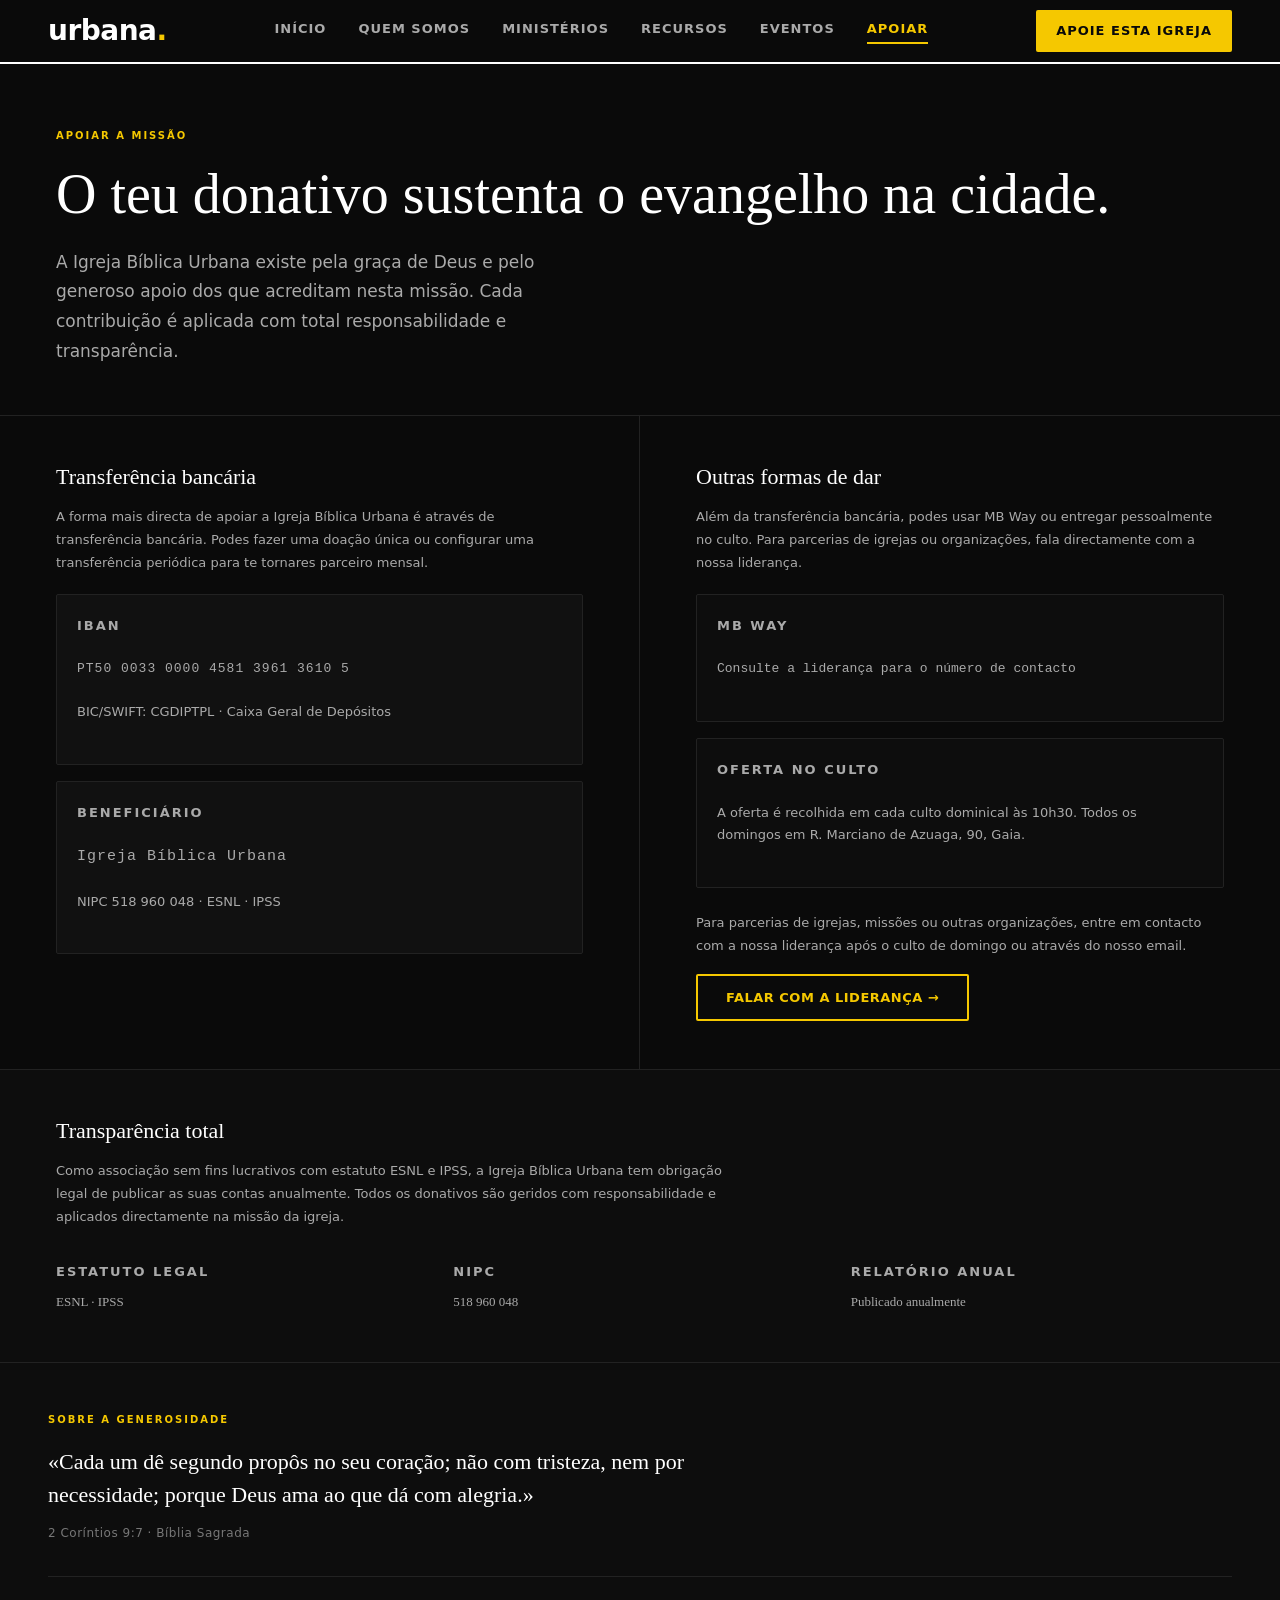
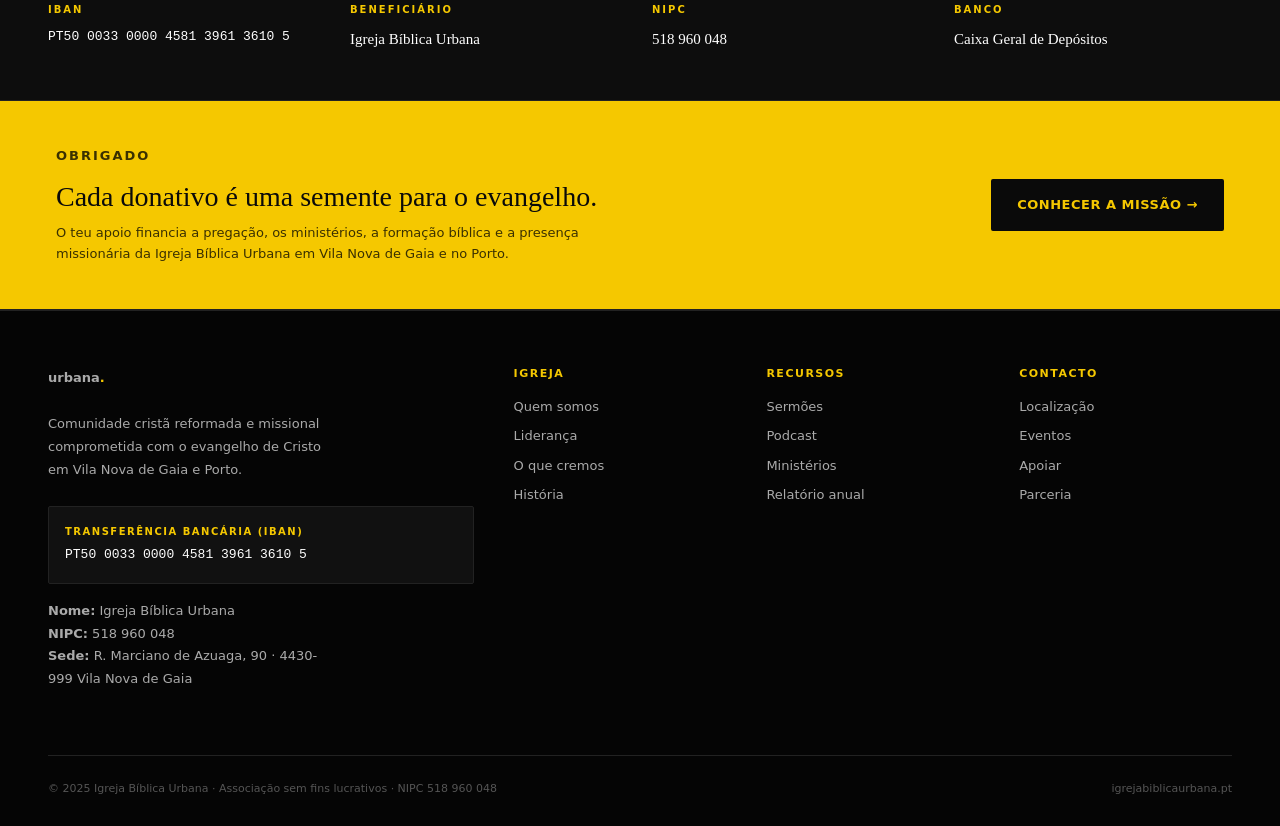
==== dar.html @ 0f8d8245 "feat(page): mover dar.html para a raiz — Azure SWA" ====
<!DOCTYPE html>
<html lang="pt-PT">
<head>
  <meta charset="UTF-8">
  <meta name="viewport" content="width=device-width, initial-scale=1.0">

  <title>Apoiar a Missão | Igreja Bíblica Urbana — urbana. Porto</title>
  <meta name="description" content="Apoie a missão da Igreja Bíblica Urbana. IBAN PT50 0033 0000 4581 3961 3610 5. Doa pontualmente ou torna-te parceiro mensal. Transparência total.">
  <meta name="robots" content="index, follow">
  <link rel="canonical" href="https://igrejabiblicaurbana.pt/dar">

  <meta property="og:type" content="website">
  <meta property="og:url" content="https://igrejabiblicaurbana.pt/dar">
  <meta property="og:title" content="Apoiar a Missão | Igreja Bíblica Urbana">
  <meta property="og:description" content="Apoie a missão da Igreja Bíblica Urbana. IBAN PT50 0033 0000 4581 3961 3610 5.">
  <meta property="og:locale" content="pt_PT">
  <meta property="og:site_name" content="Igreja Bíblica Urbana">

  <meta name="twitter:card" content="summary_large_image">
  <meta name="twitter:title" content="Apoiar a Missão | Igreja Bíblica Urbana">
  <meta name="twitter:description" content="Apoie a missão da Igreja Bíblica Urbana em Vila Nova de Gaia.">

  <script type="application/ld+json">
  {
    "@context": "https://schema.org",
    "@type": "DonateAction",
    "name": "Apoiar a missão da Igreja Bíblica Urbana",
    "url": "https://igrejabiblicaurbana.pt/dar",
    "description": "Apoie financeiramente a missão da Igreja Bíblica Urbana em Vila Nova de Gaia.",
    "recipient": {
      "@type": "ReligiousOrganization",
      "name": "Igreja Bíblica Urbana",
      "taxID": "518960048",
      "url": "https://igrejabiblicaurbana.pt"
    }
  }
  </script>

  <link rel="stylesheet" href="src/css/components.css">
</head>
<body data-page="dar">
<a href="#conteudo-principal" class="skip-link">Saltar para o conteúdo</a>

<div id="nav-placeholder"></div>

<main id="conteudo-principal">

  <!-- HERO -->
  <header class="dar-hero">
    <span class="eyebrow" style="display:block;margin-bottom:var(--s-4);">Apoiar a missão</span>
    <h1>O teu donativo sustenta o evangelho na cidade.</h1>
    <p class="lead">A Igreja Bíblica Urbana existe pela graça de Deus e pelo generoso apoio dos que acreditam nesta missão. Cada contribuição é aplicada com total responsabilidade e transparência.</p>
  </header>

  <!-- FORMAS DE DAR -->
  <section class="dar-grid" aria-label="Formas de apoiar">

    <div class="dar-bloco">
      <h2>Transferência bancária</h2>
      <p>A forma mais directa de apoiar a Igreja Bíblica Urbana é através de transferência bancária. Podes fazer uma doação única ou configurar uma transferência periódica para te tornares parceiro mensal.</p>

      <div class="iban-card">
        <p class="iban-card-label">IBAN</p>
        <p class="iban-card-val">PT50 0033 0000 4581 3961 3610 5</p>
        <p class="iban-card-sub">BIC/SWIFT: CGDIPTPL · Caixa Geral de Depósitos</p>
      </div>

      <div class="iban-card" style="margin-top:var(--s-4);">
        <p class="iban-card-label">Beneficiário</p>
        <p class="iban-card-val" style="font-size:var(--f-15);">Igreja Bíblica Urbana</p>
        <p class="iban-card-sub">NIPC 518 960 048 · ESNL · IPSS</p>
      </div>
    </div>

    <div class="dar-bloco" id="parceria">
      <h2>Outras formas de dar</h2>
      <p>Além da transferência bancária, podes usar MB Way ou entregar pessoalmente no culto. Para parcerias de igrejas ou organizações, fala directamente com a nossa liderança.</p>

      <div class="mbway-card" style="margin-bottom:var(--s-4);">
        <p class="mbway-card-label">MB Way</p>
        <p class="mbway-card-num">Consulte a liderança para o número de contacto</p>
      </div>

      <div class="mbway-card">
        <p class="mbway-card-label">Oferta no culto</p>
        <p class="mbway-card-num" style="font-size:var(--f-13);color:var(--cinza-200);font-family:var(--sans);">A oferta é recolhida em cada culto dominical às 10h30. Todos os domingos em R. Marciano de Azuaga, 90, Gaia.</p>
      </div>

      <div style="margin-top:var(--s-6);">
        <p style="font-size:var(--f-13);color:var(--cinza-200);line-height:1.75;margin-bottom:var(--s-4);">Para parcerias de igrejas, missões ou outras organizações, entre em contacto com a nossa liderança após o culto de domingo ou através do nosso email.</p>
        <a href="eventos.html" class="btn-contorno">Falar com a liderança →</a>
      </div>
    </div>

  </section>

  <!-- TRANSPARÊNCIA -->
  <section class="transparencia" id="relatorio" aria-label="Transparência financeira">
    <h2>Transparência total</h2>
    <p>Como associação sem fins lucrativos com estatuto ESNL e IPSS, a Igreja Bíblica Urbana tem obrigação legal de publicar as suas contas anualmente. Todos os donativos são geridos com responsabilidade e aplicados directamente na missão da igreja.</p>
    <div class="transparencia-grid">
      <div>
        <p class="t-item-label">Estatuto legal</p>
        <p class="t-item-val">ESNL · IPSS</p>
      </div>
      <div>
        <p class="t-item-label">NIPC</p>
        <p class="t-item-val">518 960 048</p>
      </div>
      <div>
        <p class="t-item-label">Relatório anual</p>
        <p class="t-item-val">Publicado anualmente</p>
      </div>
    </div>
  </section>

  <!-- VERSÍCULO -->
  <section class="confessional" aria-label="Versículo sobre a oferta">
    <p class="conf-label">Sobre a generosidade</p>
    <blockquote class="conf-quote">
      «Cada um dê segundo propôs no seu coração; não com tristeza, nem por necessidade; porque Deus ama ao que dá com alegria.»
    </blockquote>
    <p class="conf-ref">2 Coríntios 9:7 · Bíblia Sagrada</p>
    <div class="conf-grid">
      <div class="conf-item">
        <p class="conf-item-label">IBAN</p>
        <p class="conf-item-val" style="font-family:var(--mono);font-size:var(--f-13);">PT50 0033 0000 4581 3961 3610 5</p>
      </div>
      <div class="conf-item">
        <p class="conf-item-label">Beneficiário</p>
        <p class="conf-item-val">Igreja Bíblica Urbana</p>
      </div>
      <div class="conf-item">
        <p class="conf-item-label">NIPC</p>
        <p class="conf-item-val">518 960 048</p>
      </div>
      <div class="conf-item">
        <p class="conf-item-label">Banco</p>
        <p class="conf-item-val">Caixa Geral de Depósitos</p>
      </div>
    </div>
  </section>

  <!-- BANNER CTA -->
  <section aria-label="Conhecer a missão">
    <div class="give-banner">
      <div class="banner-left">
        <p class="banner-eyebrow">Obrigado</p>
        <h2>Cada donativo é uma semente para o evangelho.</h2>
        <p>O teu apoio financia a pregação, os ministérios, a formação bíblica e a presença missionária da Igreja Bíblica Urbana em Vila Nova de Gaia e no Porto.</p>
      </div>
      <div class="banner-right">
        <a href="quem-somos.html" class="banner-btn">Conhecer a missão →</a>
      </div>
    </div>
  </section>

</main>

<div id="footer-placeholder"></div>
<script src="src/js/main.js"></script>
</body>
</html>
---- src/css/components.css ----
/* ============================================================
   COMPONENTS — Todos os componentes visuais da urbana.
   Igreja Bíblica Urbana · igrejabiblicaurbana.pt
   ============================================================ */
@import './base.css';

/* ============================================================
   NAVEGAÇÃO
   ============================================================ */
.nav {
  display: flex;
  align-items: center;
  justify-content: space-between;
  padding: var(--s-5) var(--s-12);
  border-bottom: var(--borda-forte);
  position: sticky;
  top: 0;
  background: var(--preto);
  z-index: 100;
  height: var(--nav-h);
}

.nav-logo {
  font-family: var(--sans);
  font-size: var(--f-28);
  font-weight: 700;
  color: var(--branco);
  letter-spacing: -0.5px;
  line-height: 1;
  flex-shrink: 0;
}
.nav-logo-ponto { color: var(--amarelo); }

.nav-links {
  display: flex;
  gap: var(--s-8);
  align-items: center;
}

.nav-links a {
  font-family: var(--sans);
  font-size: var(--f-13);
  font-weight: 700;
  text-transform: uppercase;
  letter-spacing: 1px;
  color: var(--cinza-200);
  padding-bottom: 3px;
  border-bottom: 2px solid transparent;
  transition: color var(--t), border-color var(--t);
}
.nav-links a:hover { color: var(--branco); }
.nav-links a[aria-current="page"] {
  color: var(--amarelo);
  border-bottom-color: var(--amarelo);
}

.nav-cta {
  background: var(--amarelo);
  color: var(--preto);
  font-family: var(--sans);
  font-size: var(--f-13);
  font-weight: 700;
  text-transform: uppercase;
  letter-spacing: 1px;
  padding: var(--s-2) var(--s-5) var(--s-2) var(--s-5);
  line-height: 2;
  border-radius: var(--raio);
  transition: background var(--t), transform var(--t);
  white-space: nowrap;
}
.nav-cta:hover { background: var(--amarelo-hover); transform: translateY(-1px); }

/* Menu hambúrguer (móvel) */
.nav-toggle {
  display: none;
  flex-direction: column;
  gap: 5px;
  padding: var(--s-2);
  cursor: pointer;
}
.nav-toggle span {
  display: block;
  width: 22px;
  height: 2px;
  background: var(--branco);
  transition: transform var(--t), opacity var(--t);
}
.nav-toggle[aria-expanded="true"] span:nth-child(1) { transform: translateY(7px) rotate(45deg); }
.nav-toggle[aria-expanded="true"] span:nth-child(2) { opacity: 0; }
.nav-toggle[aria-expanded="true"] span:nth-child(3) { transform: translateY(-7px) rotate(-45deg); }

/* ============================================================
   HERO
   ============================================================ */
.hero {
  display: grid;
  grid-template-columns: 1fr 1fr;
  min-height: 480px;
  border-bottom: var(--borda);
}

.hero-left {
  padding: var(--s-16) var(--s-14);
  display: flex;
  flex-direction: column;
  justify-content: center;
  border-right: var(--borda);
}

.hero-eyebrow {
  font-size: var(--f-11);
  letter-spacing: 2px;
  text-transform: uppercase;
  color: var(--amarelo);
  margin-bottom: var(--s-5);
  font-weight: 700;
  font-family: var(--sans);
}

.hero-left h1 {
  font-size: clamp(1.875rem, 4vw, var(--f-42));
  font-weight: normal;
  line-height: 1.15;
  margin-bottom: var(--s-5);
  color: var(--branco);
}

.hero-left > p {
  font-size: var(--f-15);
  color: var(--cinza-200);
  line-height: 1.75;
  max-width: 400px;
  margin-bottom: var(--s-9, 2.25rem);
}

.hero-actions {
  display: flex;
  gap: var(--s-3);
  align-items: center;
  flex-wrap: wrap;
}

/* Painel direito do hero */
.hero-right {
  background: var(--cinza-800);
  position: relative;
  overflow: hidden;
  min-height: 360px;
  display: flex;
  flex-direction: column;
}

/* Info culto (barra abaixo do carrossel) */
.hero-info {
  background: var(--cinza-800);
  border-top: var(--borda);
  padding: var(--s-3) var(--s-5);
  text-align: center;
  margin-top: auto;
}
.hero-info p {
  font-size: var(--f-12);
  color: var(--cinza-300);
  letter-spacing: 0.5px;
}
.hero-info strong { color: var(--branco); }

/* ============================================================
   CARROSSEL
   ============================================================ */
.carousel {
  flex: 1;
  min-height: 320px;
  position: relative;
  overflow: hidden;
}

.carousel-slide {
  position: absolute;
  inset: 0;
  opacity: 0;
  transition: opacity 0.8s ease;
  background-size: cover;
  background-position: center;
}
.carousel-slide.activo { opacity: 1; }

.carousel-placeholder {
  width: 100%;
  height: 100%;
  min-height: 320px;
  background: var(--cinza-700);
  display: flex;
  align-items: center;
  justify-content: center;
  border: var(--borda);
}
.carousel-placeholder span {
  font-size: var(--f-12);
  color: var(--cinza-400);
  letter-spacing: 1px;
  text-transform: uppercase;
  font-family: var(--sans);
}

.carousel-dots {
  position: absolute;
  bottom: var(--s-4);
  left: 50%;
  transform: translateX(-50%);
  display: flex;
  gap: var(--s-1);
  z-index: 2;
}
.carousel-dot {
  width: 6px;
  height: 6px;
  border-radius: 50%;
  background: rgba(255,255,255,0.35);
  cursor: pointer;
  transition: background var(--t);
  border: none;
  padding: 0;
}
.carousel-dot.activo { background: var(--amarelo); }

/* ============================================================
   BOTÕES
   ============================================================ */
.btn-amarelo {
  display: inline-block;
  background: var(--amarelo);
  color: var(--preto);
  padding: 12px var(--s-7);
  border-radius: var(--raio);
  border: 2px solid var(--amarelo);
  font-family: var(--sans);
  font-size: var(--f-13);
  font-weight: 700;
  text-transform: uppercase;
  letter-spacing: 0.5px;
  cursor: pointer;
  transition: background var(--t), border-color var(--t), transform var(--t);
  text-decoration: none;
}
.btn-amarelo:hover {
  background: var(--amarelo-hover);
  border-color: var(--amarelo-hover);
  transform: translateY(-1px);
}

.btn-branco {
  display: inline-block;
  background: var(--branco);
  color: var(--preto);
  padding: 12px var(--s-7);
  border-radius: var(--raio);
  border: 2px solid var(--branco);
  font-family: var(--sans);
  font-size: var(--f-13);
  font-weight: 700;
  text-transform: uppercase;
  letter-spacing: 0.5px;
  cursor: pointer;
  transition: background var(--t), color var(--t), transform var(--t);
  text-decoration: none;
}
.btn-branco:hover {
  background: transparent;
  color: var(--branco);
  transform: translateY(-1px);
}

.btn-contorno {
  display: inline-block;
  background: transparent;
  color: var(--amarelo);
  padding: 11px var(--s-7);
  border-radius: var(--raio);
  border: 2px solid var(--amarelo);
  font-family: var(--sans);
  font-size: var(--f-13);
  font-weight: 700;
  text-transform: uppercase;
  letter-spacing: 0.5px;
  cursor: pointer;
  transition: background var(--t), color var(--t), transform var(--t);
  text-decoration: none;
}
.btn-contorno:hover {
  background: var(--amarelo);
  color: var(--preto);
  transform: translateY(-1px);
}

/* ============================================================
   TICKER / AGENDA
   ============================================================ */
.ticker {
  border-bottom: var(--borda);
  overflow: hidden;
  position: relative;
  background: var(--preto);
}
.ticker-track {
  display: flex;
  animation: ticker-scroll 44s linear infinite;
  width: max-content;
}
.ticker-track:hover { animation-play-state: paused; }

@keyframes ticker-scroll {
  0%   { transform: translateX(0); }
  100% { transform: translateX(-50%); }
}

.tick-item {
  display: flex;
  align-items: center;
  gap: var(--s-2);
  white-space: nowrap;
  padding: 13px var(--s-8);
  border-right: var(--borda);
  cursor: default;
}
.tick-item:hover { background: var(--cinza-800); }
.tick-dot {
  width: 6px; height: 6px;
  border-radius: 50%;
  background: var(--amarelo);
  flex-shrink: 0;
}
.tick-text { font-size: var(--f-12); color: var(--cinza-200); font-weight: 700; text-transform: uppercase; letter-spacing: 0.5px; font-family: var(--sans); }
.tick-date { font-size: var(--f-12); color: var(--amarelo); font-family: var(--sans); }
.tick-hora { font-size: var(--f-11); color: var(--cinza-300); font-family: var(--sans); }

/* ============================================================
   TRÊS COLUNAS
   ============================================================ */
.three-col {
  display: grid;
  grid-template-columns: repeat(3, 1fr);
  border-bottom: var(--borda);
}
.col-block {
  padding: var(--s-10) var(--s-11);
  border-right: var(--borda);
}
.col-block:last-child { border-right: none; }
.col-label {
  font-size: var(--f-10);
  letter-spacing: 2px;
  text-transform: uppercase;
  color: var(--amarelo);
  margin-bottom: var(--s-3);
  font-weight: 700;
  font-family: var(--sans);
}
.col-block h2 { font-size: var(--f-20); line-height: 1.3; margin-bottom: var(--s-3); }
.col-block p { font-size: var(--f-13); line-height: 1.75; }
.col-link {
  display: inline-block;
  margin-top: var(--s-4);
  font-size: var(--f-12);
  font-weight: 700;
  text-transform: uppercase;
  letter-spacing: 0.5px;
  color: var(--preto);
  background: var(--amarelo);
  padding: 9px 18px;
  border-radius: var(--raio);
  border: 2px solid var(--amarelo);
  transition: background var(--t), color var(--t), transform var(--t);
  font-family: var(--sans);
}
.col-link:hover { background: var(--amarelo-hover); border-color: var(--amarelo-hover); transform: translateY(-1px); }

/* ============================================================
   BANNER DOAÇÃO
   ============================================================ */
.give-banner {
  display: grid;
  grid-template-columns: 1fr auto;
  align-items: center;
  gap: var(--s-10);
  padding: var(--s-11) var(--s-14);
  background: var(--amarelo);
  border-bottom: var(--borda);
}
.banner-eyebrow {
  font-size: var(--f-10);
  letter-spacing: 2px;
  text-transform: uppercase;
  color: var(--amarelo-dark);
  margin-bottom: var(--s-3);
  font-weight: 700;
  font-family: var(--sans);
}
.banner-left h2 { font-size: var(--f-28); color: var(--preto); line-height: 1.25; margin-bottom: var(--s-2); }
.banner-left p { font-size: var(--f-13); color: #3a3000; line-height: 1.65; max-width: 560px; }
.banner-right { display: flex; align-items: center; gap: var(--s-6); flex-shrink: 0; }
.banner-stats { display: flex; gap: var(--s-7); }
.bstat-num { font-family: var(--serif); font-size: var(--f-24); color: var(--preto); display: block; font-weight: 700; }
.bstat-label { font-size: var(--f-10); letter-spacing: 1.5px; text-transform: uppercase; color: var(--amarelo-dark); display: block; margin-top: 3px; font-family: var(--sans); }
.banner-divider { width: 1px; height: 52px; background: rgba(0,0,0,0.2); }
.banner-btn {
  display: inline-block;
  background: var(--preto);
  color: var(--amarelo);
  padding: 13px var(--s-6);
  border-radius: var(--raio);
  font-family: var(--sans);
  font-size: var(--f-13);
  font-weight: 700;
  text-transform: uppercase;
  letter-spacing: 0.5px;
  white-space: nowrap;
  border: 2px solid var(--preto);
  transition: background var(--t), transform var(--t);
}
.banner-btn:hover { background: #222; transform: translateY(-1px); }

/* ============================================================
   RECURSOS (grid de cards)
   ============================================================ */
.resources { padding: var(--s-12); border-bottom: var(--borda); }
.res-header { display: flex; align-items: baseline; justify-content: space-between; margin-bottom: var(--s-7); }
.res-header h2 { font-size: var(--f-22); }
.see-all { font-size: var(--f-12); color: var(--amarelo); border-bottom: 1px solid var(--cinza-500); padding-bottom: 2px; transition: color var(--t); font-family: var(--sans); }
.see-all:hover { color: var(--branco); }
.res-grid { display: grid; grid-template-columns: repeat(3, 1fr); gap: var(--s-6); }
.res-card { border-top: 1.5px solid var(--amarelo); padding-top: var(--s-4); }
.res-tag { font-size: var(--f-10); letter-spacing: 2px; text-transform: uppercase; color: var(--amarelo); margin-bottom: var(--s-3); font-weight: 700; font-family: var(--sans); }
.res-card h3 { font-size: var(--f-17); line-height: 1.35; margin-bottom: var(--s-2); }
.res-card p { font-size: var(--f-13); line-height: 1.65; }
.res-meta { font-size: var(--f-11); color: var(--cinza-400); margin-top: var(--s-3); font-family: var(--sans); }

/* ============================================================
   SECÇÃO CONFESSIONAL
   ============================================================ */
.confessional { padding: var(--s-12); background: var(--cinza-900); border-bottom: var(--borda); }
.conf-label { font-size: var(--f-10); letter-spacing: 2px; text-transform: uppercase; color: var(--amarelo); margin-bottom: var(--s-4); font-weight: 700; font-family: var(--sans); }
.conf-quote { font-family: var(--serif); font-size: var(--f-22); font-weight: normal; line-height: 1.5; max-width: 640px; margin-bottom: var(--s-3); color: var(--branco); }
.conf-ref { font-size: var(--f-12); color: var(--cinza-300); letter-spacing: 0.5px; font-family: var(--sans); }
.conf-grid { display: grid; grid-template-columns: repeat(4, 1fr); margin-top: var(--s-8); border-top: var(--borda); padding-top: var(--s-6); gap: var(--s-6); }
.conf-item-label { font-size: var(--f-10); letter-spacing: 2px; text-transform: uppercase; color: var(--amarelo); margin-bottom: var(--s-2); font-weight: 700; font-family: var(--sans); }
.conf-item-val { font-family: var(--serif); font-size: var(--f-15); color: var(--branco); }

/* ============================================================
   EVENTOS (strip de 3)
   ============================================================ */
.events-strip { display: grid; grid-template-columns: repeat(3, 1fr); border-bottom: var(--borda); }
.ev { padding: var(--s-7) var(--s-11); border-right: var(--borda); }
.ev:last-child { border-right: none; }
.ev-date { font-size: var(--f-11); letter-spacing: 1.5px; text-transform: uppercase; color: var(--amarelo); margin-bottom: var(--s-3); font-weight: 700; font-family: var(--sans); }
.ev h3 { font-size: var(--f-17); margin-bottom: var(--s-1); }
.ev p { font-size: var(--f-13); line-height: 1.65; }
.ev-link { font-size: var(--f-11); font-weight: 700; text-transform: uppercase; letter-spacing: 0.5px; color: var(--amarelo); border-bottom: 1px solid var(--cinza-500); padding-bottom: 1px; display: inline-block; margin-top: var(--s-3); transition: color var(--t), border-color var(--t); font-family: var(--sans); }
.ev-link:hover { color: var(--branco); border-color: var(--branco); }

/* ============================================================
   HERO DE PÁGINA INTERIOR
   ============================================================ */
.page-hero {
  padding: var(--s-16) var(--s-14) var(--s-12);
  border-bottom: var(--borda);
  max-width: var(--largura-max);
}
.page-hero .eyebrow { display: block; margin-bottom: var(--s-4); }
.page-hero h1 { font-size: clamp(2rem, 5vw, 3.5rem); margin-bottom: var(--s-5); }
.page-hero .lead { font-size: var(--f-17); color: var(--cinza-200); max-width: 600px; line-height: 1.75; }

/* ============================================================
   MINISTÉRIOS
   ============================================================ */
.ministerios-intro { padding: var(--s-12) var(--s-14); border-bottom: var(--borda); }
.ministerios-intro p { font-size: var(--f-17); color: var(--cinza-200); max-width: 680px; line-height: 1.75; }

.ministerios-grid {
  display: grid;
  grid-template-columns: repeat(3, 1fr);
  border-bottom: var(--borda);
}
.min-card {
  padding: var(--s-10) var(--s-11);
  border-right: var(--borda);
  border-bottom: var(--borda);
}
.min-card:nth-child(3n) { border-right: none; }

.min-icon {
  font-size: var(--f-28);
  margin-bottom: var(--s-4);
  line-height: 1;
}
.min-label { font-size: var(--f-10); letter-spacing: 2px; text-transform: uppercase; color: var(--amarelo); margin-bottom: var(--s-3); font-weight: 700; font-family: var(--sans); }
.min-card h3 { font-size: var(--f-20); margin-bottom: var(--s-3); }
.min-card p { font-size: var(--f-13); line-height: 1.75; }

/* ============================================================
   RECURSOS — YouTube e Spotify
   ============================================================ */
.recursos-section { padding: var(--s-12) var(--s-14); border-bottom: var(--borda); }
.recursos-section h2 { font-size: var(--f-22); margin-bottom: var(--s-2); }
.recursos-section > p { font-size: var(--f-13); color: var(--cinza-200); margin-bottom: var(--s-8); }

.yt-grid {
  display: grid;
  grid-template-columns: 2fr 1fr;
  gap: var(--s-6);
  margin-bottom: var(--s-8);
}
.yt-featured iframe,
.yt-card iframe {
  width: 100%;
  border: none;
  border-radius: var(--raio);
  display: block;
}
.yt-featured iframe { aspect-ratio: 16/9; }
.yt-sidebar { display: flex; flex-direction: column; gap: var(--s-4); }
.yt-card { background: var(--cinza-800); border: var(--borda); overflow: hidden; border-radius: var(--raio); }
.yt-card iframe { aspect-ratio: 16/9; }
.yt-card-info { padding: var(--s-3) var(--s-4); }
.yt-card-info p { font-size: var(--f-12); color: var(--cinza-200); font-family: var(--sans); }

.canal-link {
  display: inline-flex;
  align-items: center;
  gap: var(--s-2);
  font-size: var(--f-13);
  font-weight: 700;
  color: var(--amarelo);
  border-bottom: 1px solid var(--cinza-500);
  padding-bottom: 2px;
  transition: color var(--t);
  font-family: var(--sans);
}
.canal-link:hover { color: var(--branco); }

.podcast-embed {
  background: var(--cinza-900);
  border: var(--borda);
  border-radius: var(--raio);
  overflow: hidden;
}
.podcast-embed iframe { width: 100%; border: none; display: block; }

/* ============================================================
   LISTA DE SERMÕES
   ============================================================ */
.sermoes-list { display: flex; flex-direction: column; }
.sermao-item {
  display: grid;
  grid-template-columns: auto 1fr auto;
  align-items: center;
  gap: var(--s-6);
  padding: var(--s-5) var(--s-14);
  border-bottom: var(--borda);
  transition: background var(--t);
}
.sermao-item:hover { background: var(--cinza-900); }
.sermao-num { font-family: var(--mono); font-size: var(--f-12); color: var(--cinza-400); min-width: 2ch; }
.sermao-info h3 { font-size: var(--f-15); margin-bottom: var(--s-1); font-family: var(--sans); font-weight: 600; color: var(--branco); }
.sermao-info p { font-size: var(--f-12); color: var(--cinza-300); font-family: var(--sans); }
.sermao-tag { font-size: var(--f-10); letter-spacing: 1.5px; text-transform: uppercase; color: var(--amarelo); font-weight: 700; white-space: nowrap; font-family: var(--sans); }

/* ============================================================
   EVENTOS — página completa
   ============================================================ */
.eventos-mes {
  padding: var(--s-8) var(--s-14);
  border-bottom: var(--borda);
}
.eventos-mes h2 { font-size: var(--f-17); margin-bottom: var(--s-6); font-family: var(--sans); font-weight: 700; letter-spacing: 1px; text-transform: uppercase; color: var(--cinza-200); }
.evento-card {
  display: grid;
  grid-template-columns: 72px 1fr;
  gap: var(--s-5);
  padding: var(--s-5) 0;
  border-bottom: var(--borda);
  align-items: start;
}
.evento-card:last-child { border-bottom: none; }
.evento-data { text-align: center; background: var(--cinza-800); padding: var(--s-3); border-radius: var(--raio); border: var(--borda); }
.evento-dia { font-family: var(--serif); font-size: var(--f-28); color: var(--amarelo); line-height: 1; display: block; }
.evento-mes { font-size: var(--f-10); text-transform: uppercase; letter-spacing: 1px; color: var(--cinza-300); font-family: var(--sans); font-weight: 700; }
.evento-body h3 { font-size: var(--f-17); margin-bottom: var(--s-1); font-family: var(--sans); font-weight: 600; color: var(--branco); }
.evento-body p { font-size: var(--f-13); color: var(--cinza-200); line-height: 1.6; }
.evento-hora { font-size: var(--f-12); color: var(--amarelo); font-weight: 700; font-family: var(--sans); margin-bottom: var(--s-1); }

/* ============================================================
   DAR / APOIAR
   ============================================================ */
.dar-hero { padding: var(--s-16) var(--s-14) var(--s-12); border-bottom: var(--borda); }
.dar-hero h1 { font-size: clamp(2rem, 5vw, 3.5rem); margin-bottom: var(--s-5); }
.dar-hero .lead { font-size: var(--f-17); color: var(--cinza-200); max-width: 560px; line-height: 1.75; }

.dar-grid {
  display: grid;
  grid-template-columns: repeat(2, 1fr);
  border-bottom: var(--borda);
}
.dar-bloco {
  padding: var(--s-12) var(--s-14);
  border-right: var(--borda);
}
.dar-bloco:last-child { border-right: none; }
.dar-bloco h2 { font-size: var(--f-22); margin-bottom: var(--s-4); }
.dar-bloco p { font-size: var(--f-13); color: var(--cinza-200); line-height: 1.75; margin-bottom: var(--s-5); }

.iban-card {
  background: var(--cinza-800);
  border: var(--borda);
  border-radius: var(--raio);
  padding: var(--s-5);
  margin-bottom: var(--s-4);
}
.iban-card-label { font-size: var(--f-10); letter-spacing: 2px; text-transform: uppercase; color: var(--amarelo); margin-bottom: var(--s-2); font-weight: 700; font-family: var(--sans); }
.iban-card-val { font-family: var(--mono); font-size: var(--f-17); color: var(--branco); letter-spacing: 1px; word-break: break-all; }
.iban-card-sub { font-size: var(--f-12); color: var(--cinza-300); margin-top: var(--s-2); font-family: var(--sans); }

.mbway-card {
  background: var(--cinza-900);
  border: var(--borda);
  border-radius: var(--raio);
  padding: var(--s-5);
}
.mbway-card-label { font-size: var(--f-10); letter-spacing: 2px; text-transform: uppercase; color: var(--cinza-200); margin-bottom: var(--s-2); font-weight: 700; font-family: var(--sans); }
.mbway-card-num { font-family: var(--mono); font-size: var(--f-17); color: var(--branco); }

.transparencia { padding: var(--s-12) var(--s-14); border-bottom: var(--borda); background: var(--cinza-900); }
.transparencia h2 { font-size: var(--f-22); margin-bottom: var(--s-4); }
.transparencia p { font-size: var(--f-13); color: var(--cinza-200); line-height: 1.75; max-width: 680px; }
.transparencia-grid { display: grid; grid-template-columns: repeat(3, 1fr); gap: var(--s-6); margin-top: var(--s-8); }
.t-item-label { font-size: var(--f-10); letter-spacing: 2px; text-transform: uppercase; color: var(--amarelo); margin-bottom: var(--s-2); font-weight: 700; font-family: var(--sans); }
.t-item-val { font-size: var(--f-22); font-family: var(--serif); color: var(--branco); }

/* ============================================================
   QUEM SOMOS
   ============================================================ */
.qs-historia { padding: var(--s-12) var(--s-14); border-bottom: var(--borda); }
.qs-historia h2 { font-size: var(--f-22); margin-bottom: var(--s-6); }
.qs-historia p { font-size: var(--f-15); color: var(--cinza-200); line-height: 1.85; max-width: 720px; margin-bottom: var(--s-5); }
.qs-historia p:last-child { margin-bottom: 0; }

.qs-cremos { background: var(--cinza-900); border-bottom: var(--borda); }
.qs-cremos-intro { padding: var(--s-12) var(--s-14) var(--s-8); }
.qs-cremos-intro h2 { font-size: var(--f-22); margin-bottom: var(--s-4); }
.qs-cremos-intro p { font-size: var(--f-15); color: var(--cinza-200); line-height: 1.75; max-width: 640px; }
.cremos-grid {
  display: grid;
  grid-template-columns: repeat(2, 1fr);
  border-top: var(--borda);
}
.cremos-item {
  padding: var(--s-8) var(--s-14);
  border-right: var(--borda);
  border-bottom: var(--borda);
}
.cremos-item:nth-child(2n) { border-right: none; }
.cremos-item h3 { font-size: var(--f-17); margin-bottom: var(--s-3); }
.cremos-item p { font-size: var(--f-13); color: var(--cinza-200); line-height: 1.75; }

.qs-lideranca { padding: var(--s-12) var(--s-14); border-bottom: var(--borda); }
.qs-lideranca h2 { font-size: var(--f-22); margin-bottom: var(--s-8); }
.lideres-grid { display: grid; grid-template-columns: repeat(3, 1fr); gap: var(--s-8); }
.lider-card { border-top: 1.5px solid var(--amarelo); padding-top: var(--s-4); }
.lider-role { font-size: var(--f-10); letter-spacing: 2px; text-transform: uppercase; color: var(--amarelo); font-weight: 700; margin-bottom: var(--s-2); font-family: var(--sans); }
.lider-card h3 { font-size: var(--f-20); margin-bottom: var(--s-3); }
.lider-card p { font-size: var(--f-13); color: var(--cinza-200); line-height: 1.65; }

/* ============================================================
   RODAPÉ
   ============================================================ */
.footer {
  padding: var(--s-14) var(--s-12) var(--s-7);
  background: var(--preto-fundo);
  border-top: var(--borda);
}
.footer-grid {
  display: grid;
  grid-template-columns: 2fr 1fr 1fr 1fr;
  gap: var(--s-10);
  margin-bottom: var(--s-10);
}
.fbrand-name {
  font-family: var(--sans);
  font-size: var(--f-22);
  font-weight: 700;
  color: var(--branco);
  margin-bottom: var(--s-2);
}
.fbrand-name .ponto { color: var(--amarelo); }
.fbrand > p { font-size: var(--f-13); color: var(--cinza-200); line-height: 1.75; max-width: 280px; margin-bottom: var(--s-6); }
.footer-iban { background: var(--cinza-800); padding: var(--s-4); border-radius: var(--raio); border: var(--borda); margin-bottom: var(--s-4); }
.footer-iban-label { font-size: var(--f-10); letter-spacing: 1.5px; text-transform: uppercase; color: var(--amarelo); margin-bottom: var(--s-1); font-weight: 700; font-family: var(--sans); }
.footer-iban-val { font-family: var(--mono); font-size: var(--f-13); color: var(--branco); word-break: break-all; }
.footer-nipc { font-size: var(--f-12); color: var(--cinza-300); line-height: 1.7; font-family: var(--sans); }
.footer-nipc strong { color: var(--cinza-200); }
.fcol h4 { font-size: var(--f-11); letter-spacing: 1.5px; text-transform: uppercase; color: var(--amarelo); margin-bottom: var(--s-4); font-weight: 700; font-family: var(--sans); }
.fcol a { display: block; font-size: var(--f-13); color: var(--cinza-200); margin-bottom: var(--s-2); transition: color var(--t); font-family: var(--sans); }
.fcol a:hover { color: var(--branco); }
.footer-bottom { display: flex; justify-content: space-between; padding-top: var(--s-6); border-top: var(--borda); font-size: var(--f-11); color: var(--cinza-400); flex-wrap: wrap; gap: var(--s-2); font-family: var(--sans); }

/* ============================================================
   RESPONSIVO
   ============================================================ */
@media (max-width: 960px) {
  .nav { padding: var(--s-4) var(--s-6); }
  .nav-links, .nav-cta { display: none; }
  .nav-toggle { display: flex; }

  /* Nav móvel aberta */
  .nav-mobile-open .nav-links {
    display: flex;
    flex-direction: column;
    position: fixed;
    inset: var(--nav-h) 0 0 0;
    background: var(--preto);
    padding: var(--s-8) var(--s-6);
    gap: var(--s-6);
    border-top: var(--borda);
    z-index: 99;
    align-items: flex-start;
  }
  .nav-mobile-open .nav-links a { font-size: var(--f-20); }
  .nav-mobile-open .nav-cta { display: block; margin-top: var(--s-4); }

  .hero { grid-template-columns: 1fr; }
  .hero-left { padding: var(--s-10) var(--s-7); border-right: none; border-bottom: var(--borda); }
  .hero-right { min-height: 260px; }

  .three-col, .events-strip { grid-template-columns: 1fr; }
  .col-block, .ev { border-right: none; border-bottom: var(--borda); padding: var(--s-7) var(--s-7); }

  .give-banner { grid-template-columns: 1fr; gap: var(--s-6); padding: var(--s-8) var(--s-7); }
  .banner-stats, .banner-divider { display: none; }
  .banner-left h2 { font-size: var(--f-22); }

  .resources, .confessional { padding: var(--s-8) var(--s-7); }
  .res-grid { grid-template-columns: 1fr; }
  .conf-grid { grid-template-columns: repeat(2, 1fr); }

  .page-hero, .dar-hero { padding: var(--s-10) var(--s-7) var(--s-8); }
  .ministerios-intro, .recursos-section, .qs-historia, .qs-lideranca, .qs-cremos-intro { padding: var(--s-8) var(--s-7); }
  .ministerios-grid { grid-template-columns: 1fr 1fr; }
  .min-card { border-right: var(--borda); }
  .min-card:nth-child(2n) { border-right: none; }
  .min-card:nth-child(3n) { border-right: var(--borda); }
  .yt-grid { grid-template-columns: 1fr; }
  .dar-grid { grid-template-columns: 1fr; }
  .dar-bloco { border-right: none; border-bottom: var(--borda); padding: var(--s-8) var(--s-7); }
  .cremos-grid { grid-template-columns: 1fr; }
  .cremos-item { border-right: none; }
  .lideres-grid { grid-template-columns: 1fr 1fr; }
  .transparencia { padding: var(--s-8) var(--s-7); }
  .transparencia-grid { grid-template-columns: 1fr 1fr; }
  .eventos-mes { padding: var(--s-8) var(--s-7); }
  .sermao-item { padding: var(--s-5) var(--s-7); grid-template-columns: auto 1fr; }
  .sermao-tag { display: none; }

  .footer { padding: var(--s-10) var(--s-7) var(--s-6); }
  .footer-grid { grid-template-columns: 1fr 1fr; gap: var(--s-7); }
}

@media (max-width: 520px) {
  .ministerios-grid { grid-template-columns: 1fr; }
  .min-card { border-right: none; }
  .lideres-grid { grid-template-columns: 1fr; }
  .transparencia-grid { grid-template-columns: 1fr; }
  .footer-grid { grid-template-columns: 1fr; }
}
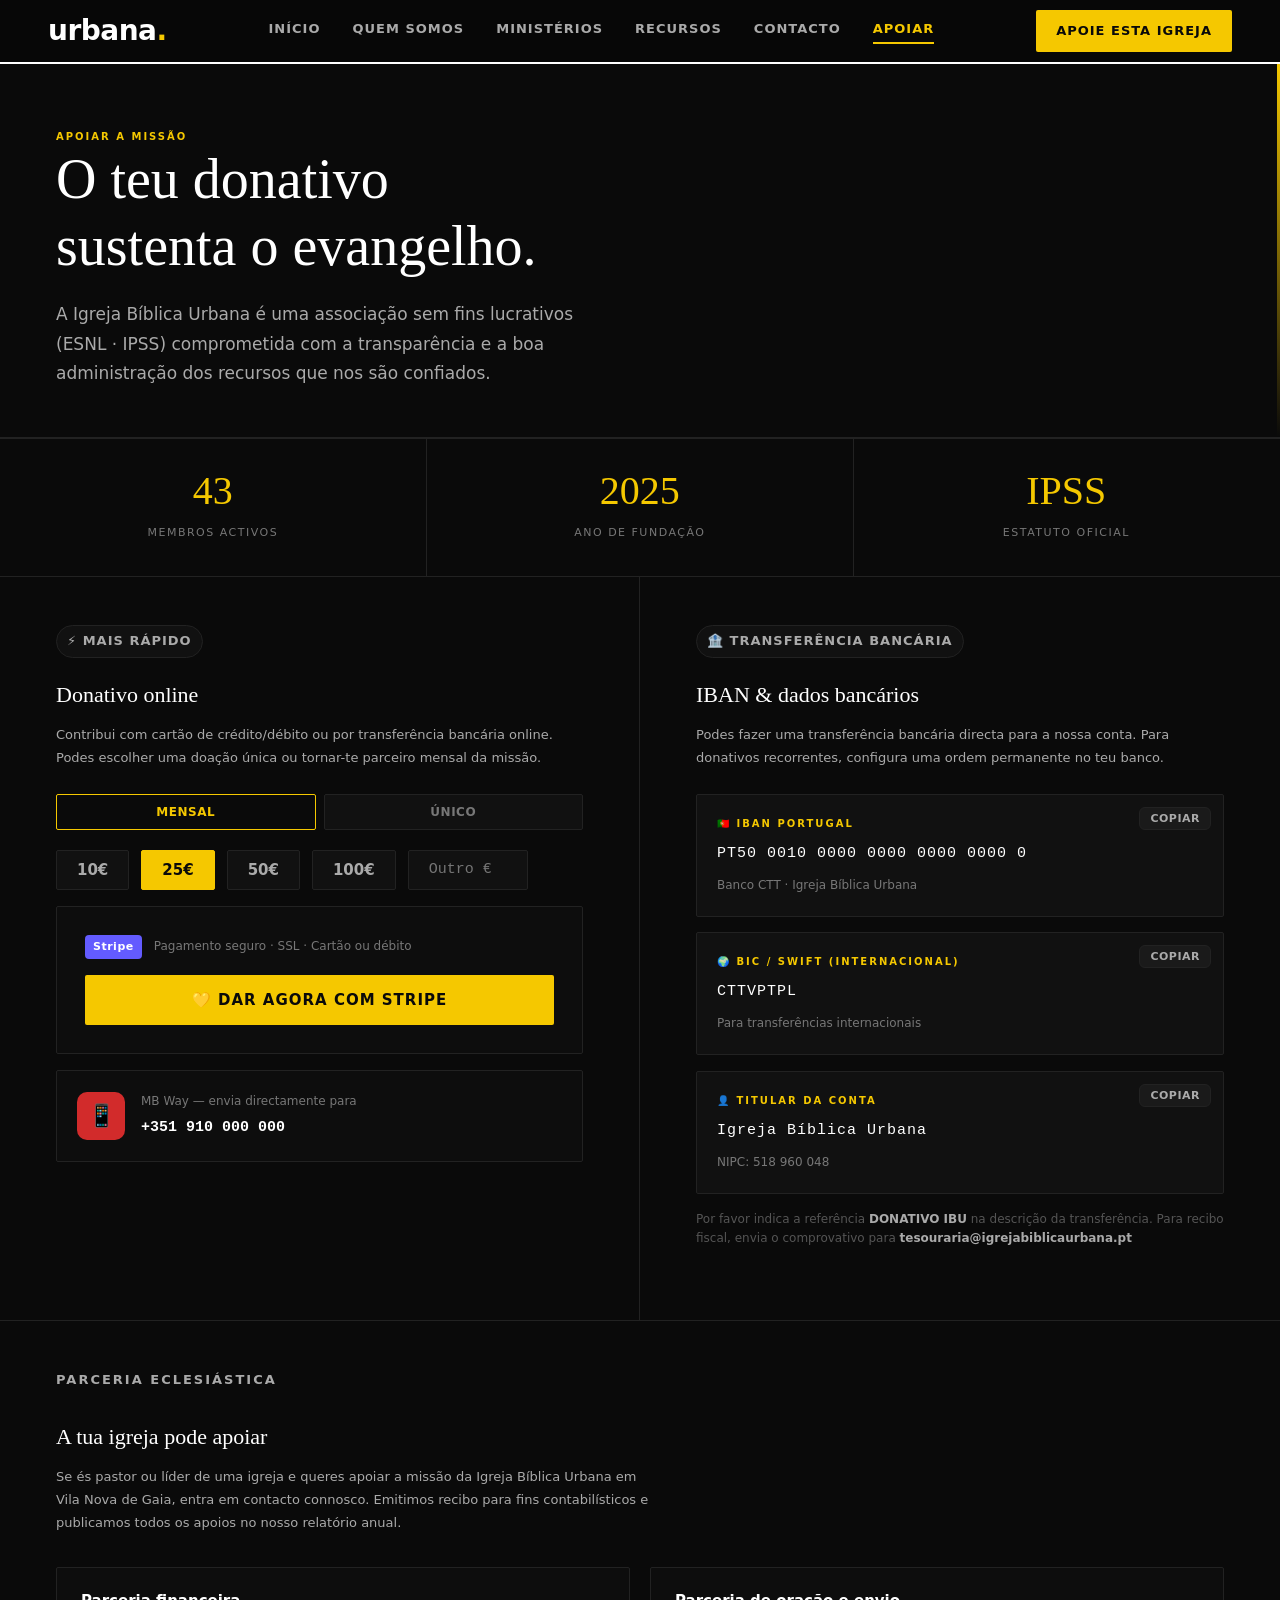
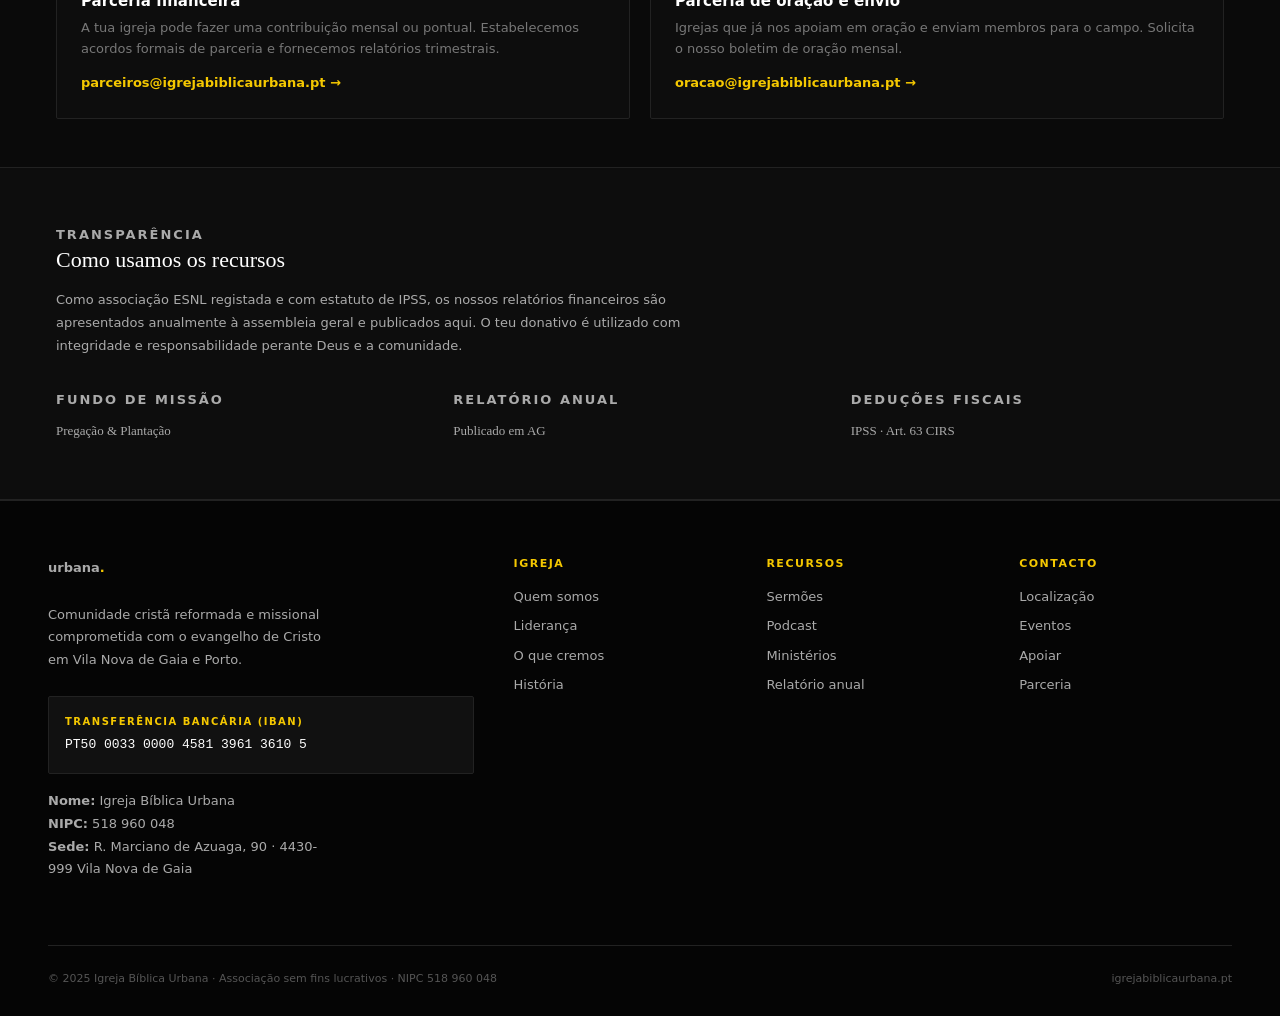
==== commit 38b6760b: "feat: nova página Dar — Stripe, MB Way, IBAN com copiar, igrejas parceiras, transparência" ====
--- a/dar.html
+++ b/dar.html
@@ -3,161 +3,170 @@
 <head>
   <meta charset="UTF-8">
   <meta name="viewport" content="width=device-width, initial-scale=1.0">
-
-  <title>Apoiar a Missão | Igreja Bíblica Urbana — urbana. Porto</title>
-  <meta name="description" content="Apoie a missão da Igreja Bíblica Urbana. IBAN PT50 0033 0000 4581 3961 3610 5. Doa pontualmente ou torna-te parceiro mensal. Transparência total.">
+  <title>Apoiar a Missão — Igreja Bíblica Urbana | urbana.</title>
+  <meta name="description" content="Apoia a missão da Igreja Bíblica Urbana em Vila Nova de Gaia e Porto. Doa pontualmente, torna-te parceiro mensal ou apresenta a tua igreja. IBAN, MB Way ou Stripe.">
   <meta name="robots" content="index, follow">
-  <link rel="canonical" href="https://igrejabiblicaurbana.pt/dar">
-
+  <link rel="canonical" href="https://igrejabiblicaurbana.pt/dar.html">
   <meta property="og:type" content="website">
-  <meta property="og:url" content="https://igrejabiblicaurbana.pt/dar">
-  <meta property="og:title" content="Apoiar a Missão | Igreja Bíblica Urbana">
-  <meta property="og:description" content="Apoie a missão da Igreja Bíblica Urbana. IBAN PT50 0033 0000 4581 3961 3610 5.">
-  <meta property="og:locale" content="pt_PT">
-  <meta property="og:site_name" content="Igreja Bíblica Urbana">
-
-  <meta name="twitter:card" content="summary_large_image">
-  <meta name="twitter:title" content="Apoiar a Missão | Igreja Bíblica Urbana">
-  <meta name="twitter:description" content="Apoie a missão da Igreja Bíblica Urbana em Vila Nova de Gaia.">
-
-  <script type="application/ld+json">
-  {
-    "@context": "https://schema.org",
-    "@type": "DonateAction",
-    "name": "Apoiar a missão da Igreja Bíblica Urbana",
-    "url": "https://igrejabiblicaurbana.pt/dar",
-    "description": "Apoie financeiramente a missão da Igreja Bíblica Urbana em Vila Nova de Gaia.",
-    "recipient": {
-      "@type": "ReligiousOrganization",
-      "name": "Igreja Bíblica Urbana",
-      "taxID": "518960048",
-      "url": "https://igrejabiblicaurbana.pt"
-    }
-  }
-  </script>
-
+  <meta property="og:url" content="https://igrejabiblicaurbana.pt/dar.html">
+  <meta property="og:title" content="Apoiar a Missão — Igreja Bíblica Urbana">
+  <meta property="og:description" content="O teu donativo sustenta o evangelho na cidade do Porto.">
   <link rel="stylesheet" href="src/css/components.css">
 </head>
 <body data-page="dar">
-<a href="#conteudo-principal" class="skip-link">Saltar para o conteúdo</a>
+  <a href="#conteudo-principal" class="skip-link">Saltar para o conteúdo</a>
+  <div id="nav-placeholder"></div>
 
-<div id="nav-placeholder"></div>
+  <main id="conteudo-principal">
 
-<main id="conteudo-principal">
+    <!-- HERO -->
+    <section class="dar-hero" aria-label="Apoiar a missão">
+      <p class="eyebrow">Apoiar a missão</p>
+      <h1>O teu donativo<br>sustenta o evangelho.</h1>
+      <p class="lead">A Igreja Bíblica Urbana é uma associação sem fins lucrativos (ESNL · IPSS) comprometida com a transparência e a boa administração dos recursos que nos são confiados.</p>
+    </section>
 
-  <!-- HERO -->
-  <header class="dar-hero">
-    <span class="eyebrow" style="display:block;margin-bottom:var(--s-4);">Apoiar a missão</span>
-    <h1>O teu donativo sustenta o evangelho na cidade.</h1>
-    <p class="lead">A Igreja Bíblica Urbana existe pela graça de Deus e pelo generoso apoio dos que acreditam nesta missão. Cada contribuição é aplicada com total responsabilidade e transparência.</p>
-  </header>
+    <!-- STATS DE IMPACTO -->
+    <section class="dar-stats" aria-label="Impacto da comunidade">
+      <div class="dar-stat">
+        <span class="dar-stat-num">43</span>
+        <span class="dar-stat-label">Membros activos</span>
+      </div>
+      <div class="dar-stat">
+        <span class="dar-stat-num">2025</span>
+        <span class="dar-stat-label">Ano de fundação</span>
+      </div>
+      <div class="dar-stat">
+        <span class="dar-stat-num">IPSS</span>
+        <span class="dar-stat-label">Estatuto oficial</span>
+      </div>
+    </section>
 
-  <!-- FORMAS DE DAR -->
-  <section class="dar-grid" aria-label="Formas de apoiar">
+    <!-- MÉTODOS DE PAGAMENTO -->
+    <section class="dar-metodos" aria-label="Formas de apoiar">
 
-    <div class="dar-bloco">
-      <h2>Transferência bancária</h2>
-      <p>A forma mais directa de apoiar a Igreja Bíblica Urbana é através de transferência bancária. Podes fazer uma doação única ou configurar uma transferência periódica para te tornares parceiro mensal.</p>
+      <!-- COLUNA ESQUERDA: Online / Stripe -->
+      <div class="dar-metodo">
+        <p class="dar-metodo-badge">⚡ Mais rápido</p>
+        <h2>Donativo online</h2>
+        <p>Contribui com cartão de crédito/débito ou por transferência bancária online. Podes escolher uma doação única ou tornar-te parceiro mensal da missão.</p>
 
-      <div class="iban-card">
-        <p class="iban-card-label">IBAN</p>
-        <p class="iban-card-val">PT50 0033 0000 4581 3961 3610 5</p>
-        <p class="iban-card-sub">BIC/SWIFT: CGDIPTPL · Caixa Geral de Depósitos</p>
+        <!-- Frequência -->
+        <div class="dar-frequencia" role="group" aria-label="Frequência do donativo">
+          <button class="freq-btn activo" data-freq="mensal">Mensal</button>
+          <button class="freq-btn" data-freq="unico">Único</button>
+        </div>
+
+        <!-- Valores pré-definidos -->
+        <div class="dar-valores" role="group" aria-label="Valor do donativo">
+          <button class="dar-valor" data-valor="10">10€</button>
+          <button class="dar-valor activo" data-valor="25">25€</button>
+          <button class="dar-valor" data-valor="50">50€</button>
+          <button class="dar-valor" data-valor="100">100€</button>
+          <input class="dar-valor-custom" type="number" placeholder="Outro €" min="1" aria-label="Valor personalizado em euros">
+        </div>
+
+        <!-- Stripe -->
+        <div class="stripe-section">
+          <div class="stripe-header">
+            <span class="stripe-logo">Stripe</span>
+            <p>Pagamento seguro · SSL · Cartão ou débito</p>
+          </div>
+          <button class="btn-stripe" type="button" aria-label="Processar donativo com Stripe">
+            💛 Dar agora com Stripe
+          </button>
+        </div>
+
+        <!-- MB Way -->
+        <div class="mbway-card">
+          <div class="mbway-icon" aria-hidden="true">📱</div>
+          <div class="mbway-info">
+            <p>MB Way — envia directamente para</p>
+            <span class="mbway-num">+351 910 000 000</span>
+          </div>
+        </div>
       </div>
 
-      <div class="iban-card" style="margin-top:var(--s-4);">
-        <p class="iban-card-label">Beneficiário</p>
-        <p class="iban-card-val" style="font-size:var(--f-15);">Igreja Bíblica Urbana</p>
-        <p class="iban-card-sub">NIPC 518 960 048 · ESNL · IPSS</p>
+      <!-- COLUNA DIREITA: Transferência bancária -->
+      <div class="dar-metodo">
+        <p class="dar-metodo-badge">🏦 Transferência bancária</p>
+        <h2>IBAN &amp; dados bancários</h2>
+        <p>Podes fazer uma transferência bancária directa para a nossa conta. Para donativos recorrentes, configura uma ordem permanente no teu banco.</p>
+
+        <!-- IBAN PT -->
+        <div class="payment-card">
+          <button class="btn-copiar" aria-label="Copiar IBAN">Copiar</button>
+          <p class="payment-card-label">🇵🇹 IBAN Portugal</p>
+          <p class="payment-card-val">PT50 0010 0000 0000 0000 0000 0</p>
+          <p class="payment-card-sub">Banco CTT · Igreja Bíblica Urbana</p>
+        </div>
+
+        <!-- Swift -->
+        <div class="payment-card">
+          <button class="btn-copiar" aria-label="Copiar BIC/SWIFT">Copiar</button>
+          <p class="payment-card-label">🌍 BIC / SWIFT (internacional)</p>
+          <p class="payment-card-val">CTTVPTPL</p>
+          <p class="payment-card-sub">Para transferências internacionais</p>
+        </div>
+
+        <!-- Titular -->
+        <div class="payment-card">
+          <button class="btn-copiar" aria-label="Copiar nome do titular">Copiar</button>
+          <p class="payment-card-label">👤 Titular da conta</p>
+          <p class="payment-card-val">Igreja Bíblica Urbana</p>
+          <p class="payment-card-sub">NIPC: 518 960 048</p>
+        </div>
+
+        <p style="font-size:0.75rem; color:var(--cinza-400); line-height:1.6; margin-top:1rem; font-family:var(--sans);">
+          Por favor indica a referência <strong style="color:var(--cinza-200)">DONATIVO IBU</strong> na descrição da transferência. Para recibo fiscal, envia o comprovativo para <strong style="color:var(--cinza-200)">tesouraria@igrejabiblicaurbana.pt</strong>
+        </p>
       </div>
-    </div>
+    </section>
 
-    <div class="dar-bloco" id="parceria">
-      <h2>Outras formas de dar</h2>
-      <p>Além da transferência bancária, podes usar MB Way ou entregar pessoalmente no culto. Para parcerias de igrejas ou organizações, fala directamente com a nossa liderança.</p>
+    <!-- IGREJAS PARCEIRAS -->
+    <section class="dar-igrejas" aria-label="Igrejas parceiras">
+      <p class="eyebrow">Parceria eclesiástica</p>
+      <h2>A tua igreja pode apoiar</h2>
+      <p>Se és pastor ou líder de uma igreja e queres apoiar a missão da Igreja Bíblica Urbana em Vila Nova de Gaia, entra em contacto connosco. Emitimos recibo para fins contabilísticos e publicamos todos os apoios no nosso relatório anual.</p>
 
-      <div class="mbway-card" style="margin-bottom:var(--s-4);">
-        <p class="mbway-card-label">MB Way</p>
-        <p class="mbway-card-num">Consulte a liderança para o número de contacto</p>
+      <div class="igrejas-contact">
+        <div class="igreja-card">
+          <h3>Parceria financeira</h3>
+          <p>A tua igreja pode fazer uma contribuição mensal ou pontual. Estabelecemos acordos formais de parceria e fornecemos relatórios trimestrais.</p>
+          <a href="mailto:parceiros@igrejabiblicaurbana.pt">parceiros@igrejabiblicaurbana.pt →</a>
+        </div>
+        <div class="igreja-card">
+          <h3>Parceria de oração e envio</h3>
+          <p>Igrejas que já nos apoiam em oração e enviam membros para o campo. Solicita o nosso boletim de oração mensal.</p>
+          <a href="mailto:oracao@igrejabiblicaurbana.pt">oracao@igrejabiblicaurbana.pt →</a>
+        </div>
       </div>
+    </section>
 
-      <div class="mbway-card">
-        <p class="mbway-card-label">Oferta no culto</p>
-        <p class="mbway-card-num" style="font-size:var(--f-13);color:var(--cinza-200);font-family:var(--sans);">A oferta é recolhida em cada culto dominical às 10h30. Todos os domingos em R. Marciano de Azuaga, 90, Gaia.</p>
+    <!-- TRANSPARÊNCIA -->
+    <section class="transparencia" aria-label="Transparência financeira">
+      <p class="eyebrow">Transparência</p>
+      <h2>Como usamos os recursos</h2>
+      <p>Como associação ESNL registada e com estatuto de IPSS, os nossos relatórios financeiros são apresentados anualmente à assembleia geral e publicados aqui. O teu donativo é utilizado com integridade e responsabilidade perante Deus e a comunidade.</p>
+      <div class="transparencia-grid">
+        <div>
+          <p class="t-item-label">Fundo de missão</p>
+          <p class="t-item-val">Pregação &amp; Plantação</p>
+        </div>
+        <div>
+          <p class="t-item-label">Relatório anual</p>
+          <p class="t-item-val">Publicado em AG</p>
+        </div>
+        <div>
+          <p class="t-item-label">Deduções fiscais</p>
+          <p class="t-item-val">IPSS · Art. 63 CIRS</p>
+        </div>
       </div>
+    </section>
 
-      <div style="margin-top:var(--s-6);">
-        <p style="font-size:var(--f-13);color:var(--cinza-200);line-height:1.75;margin-bottom:var(--s-4);">Para parcerias de igrejas, missões ou outras organizações, entre em contacto com a nossa liderança após o culto de domingo ou através do nosso email.</p>
-        <a href="eventos.html" class="btn-contorno">Falar com a liderança →</a>
-      </div>
-    </div>
+  </main>
 
-  </section>
-
-  <!-- TRANSPARÊNCIA -->
-  <section class="transparencia" id="relatorio" aria-label="Transparência financeira">
-    <h2>Transparência total</h2>
-    <p>Como associação sem fins lucrativos com estatuto ESNL e IPSS, a Igreja Bíblica Urbana tem obrigação legal de publicar as suas contas anualmente. Todos os donativos são geridos com responsabilidade e aplicados directamente na missão da igreja.</p>
-    <div class="transparencia-grid">
-      <div>
-        <p class="t-item-label">Estatuto legal</p>
-        <p class="t-item-val">ESNL · IPSS</p>
-      </div>
-      <div>
-        <p class="t-item-label">NIPC</p>
-        <p class="t-item-val">518 960 048</p>
-      </div>
-      <div>
-        <p class="t-item-label">Relatório anual</p>
-        <p class="t-item-val">Publicado anualmente</p>
-      </div>
-    </div>
-  </section>
-
-  <!-- VERSÍCULO -->
-  <section class="confessional" aria-label="Versículo sobre a oferta">
-    <p class="conf-label">Sobre a generosidade</p>
-    <blockquote class="conf-quote">
-      «Cada um dê segundo propôs no seu coração; não com tristeza, nem por necessidade; porque Deus ama ao que dá com alegria.»
-    </blockquote>
-    <p class="conf-ref">2 Coríntios 9:7 · Bíblia Sagrada</p>
-    <div class="conf-grid">
-      <div class="conf-item">
-        <p class="conf-item-label">IBAN</p>
-        <p class="conf-item-val" style="font-family:var(--mono);font-size:var(--f-13);">PT50 0033 0000 4581 3961 3610 5</p>
-      </div>
-      <div class="conf-item">
-        <p class="conf-item-label">Beneficiário</p>
-        <p class="conf-item-val">Igreja Bíblica Urbana</p>
-      </div>
-      <div class="conf-item">
-        <p class="conf-item-label">NIPC</p>
-        <p class="conf-item-val">518 960 048</p>
-      </div>
-      <div class="conf-item">
-        <p class="conf-item-label">Banco</p>
-        <p class="conf-item-val">Caixa Geral de Depósitos</p>
-      </div>
-    </div>
-  </section>
-
-  <!-- BANNER CTA -->
-  <section aria-label="Conhecer a missão">
-    <div class="give-banner">
-      <div class="banner-left">
-        <p class="banner-eyebrow">Obrigado</p>
-        <h2>Cada donativo é uma semente para o evangelho.</h2>
-        <p>O teu apoio financia a pregação, os ministérios, a formação bíblica e a presença missionária da Igreja Bíblica Urbana em Vila Nova de Gaia e no Porto.</p>
-      </div>
-      <div class="banner-right">
-        <a href="quem-somos.html" class="banner-btn">Conhecer a missão →</a>
-      </div>
-    </div>
-  </section>
-
-</main>
-
-<div id="footer-placeholder"></div>
-<script src="src/js/main.js"></script>
+  <div id="footer-placeholder"></div>
+  <script src="src/js/main.js"></script>
 </body>
-</html>
+</html>
--- a/src/css/components.css
+++ b/src/css/components.css
@@ -1,563 +1,416 @@
 /* ============================================================
    COMPONENTS — Todos os componentes visuais da urbana.
    Igreja Bíblica Urbana · igrejabiblicaurbana.pt
-   ============================================================ */
+   Redesign v2 — dinâmico, jovem, editorial
+============================================================ */
+
 @import './base.css';
 
 /* ============================================================
    NAVEGAÇÃO
-   ============================================================ */
+============================================================ */
 .nav {
-  display: flex;
-  align-items: center;
-  justify-content: space-between;
-  padding: var(--s-5) var(--s-12);
+  display: flex; align-items: center; justify-content: space-between;
+  padding: var(--s-4) var(--s-12);
   border-bottom: var(--borda-forte);
-  position: sticky;
-  top: 0;
-  background: var(--preto);
-  z-index: 100;
+  position: fixed; top: 0; left: 0; right: 0; z-index: 100;
+  backdrop-filter: blur(16px); -webkit-backdrop-filter: blur(16px);
+  background: rgba(8,8,8,0.95);
   height: var(--nav-h);
-}
+  transition: box-shadow 0.3s ease;
+}
+.nav.scrolled { box-shadow: 0 2px 40px rgba(0,0,0,0.5); }
+body { padding-top: var(--nav-h); }
 
 .nav-logo {
-  font-family: var(--sans);
-  font-size: var(--f-28);
-  font-weight: 700;
-  color: var(--branco);
-  letter-spacing: -0.5px;
-  line-height: 1;
-  flex-shrink: 0;
+  font-family: var(--sans); font-size: var(--f-28); font-weight: 700;
+  color: var(--branco); letter-spacing: -0.5px; line-height: 1; flex-shrink: 0;
 }
 .nav-logo-ponto { color: var(--amarelo); }
 
-.nav-links {
-  display: flex;
-  gap: var(--s-8);
-  align-items: center;
-}
-
+.nav-links { display: flex; gap: var(--s-8); align-items: center; }
 .nav-links a {
-  font-family: var(--sans);
-  font-size: var(--f-13);
-  font-weight: 700;
-  text-transform: uppercase;
-  letter-spacing: 1px;
-  color: var(--cinza-200);
-  padding-bottom: 3px;
-  border-bottom: 2px solid transparent;
+  font-family: var(--sans); font-size: var(--f-13); font-weight: 700;
+  text-transform: uppercase; letter-spacing: 1px; color: var(--cinza-200);
+  padding-bottom: 3px; border-bottom: 2px solid transparent;
   transition: color var(--t), border-color var(--t);
 }
 .nav-links a:hover { color: var(--branco); }
-.nav-links a[aria-current="page"] {
-  color: var(--amarelo);
-  border-bottom-color: var(--amarelo);
-}
+.nav-links a[aria-current="page"] { color: var(--amarelo); border-bottom-color: var(--amarelo); }
 
 .nav-cta {
-  background: var(--amarelo);
-  color: var(--preto);
-  font-family: var(--sans);
-  font-size: var(--f-13);
-  font-weight: 700;
-  text-transform: uppercase;
-  letter-spacing: 1px;
-  padding: var(--s-2) var(--s-5) var(--s-2) var(--s-5);
-  line-height: 2;
+  background: var(--amarelo); color: var(--preto);
+  font-family: var(--sans); font-size: var(--f-13); font-weight: 700;
+  text-transform: uppercase; letter-spacing: 1px;
+  padding: var(--s-2) var(--s-5); line-height: 2;
   border-radius: var(--raio);
-  transition: background var(--t), transform var(--t);
+  transition: background var(--t), transform var(--t), box-shadow var(--t);
   white-space: nowrap;
 }
-.nav-cta:hover { background: var(--amarelo-hover); transform: translateY(-1px); }
-
-/* Menu hambúrguer (móvel) */
-.nav-toggle {
-  display: none;
-  flex-direction: column;
-  gap: 5px;
-  padding: var(--s-2);
-  cursor: pointer;
-}
-.nav-toggle span {
-  display: block;
-  width: 22px;
-  height: 2px;
-  background: var(--branco);
-  transition: transform var(--t), opacity var(--t);
-}
+.nav-cta:hover {
+  background: var(--amarelo-hover); transform: translateY(-1px);
+  box-shadow: 0 4px 20px rgba(255,200,0,0.3);
+}
+
+.nav-toggle { display: none; flex-direction: column; gap: 5px; padding: var(--s-2); cursor: pointer; }
+.nav-toggle span { display: block; width: 22px; height: 2px; background: var(--branco); transition: transform var(--t), opacity var(--t); }
 .nav-toggle[aria-expanded="true"] span:nth-child(1) { transform: translateY(7px) rotate(45deg); }
 .nav-toggle[aria-expanded="true"] span:nth-child(2) { opacity: 0; }
 .nav-toggle[aria-expanded="true"] span:nth-child(3) { transform: translateY(-7px) rotate(-45deg); }
 
 /* ============================================================
    HERO
-   ============================================================ */
+============================================================ */
 .hero {
-  display: grid;
-  grid-template-columns: 1fr 1fr;
-  min-height: 480px;
-  border-bottom: var(--borda);
-}
-
+  display: grid; grid-template-columns: 1fr 1fr;
+  min-height: 540px; border-bottom: var(--borda);
+}
 .hero-left {
   padding: var(--s-16) var(--s-14);
-  display: flex;
-  flex-direction: column;
-  justify-content: center;
-  border-right: var(--borda);
+  display: flex; flex-direction: column; justify-content: center;
+  border-right: var(--borda); position: relative;
 }
 
 .hero-eyebrow {
-  font-size: var(--f-11);
-  letter-spacing: 2px;
-  text-transform: uppercase;
-  color: var(--amarelo);
-  margin-bottom: var(--s-5);
-  font-weight: 700;
+  font-size: var(--f-11); letter-spacing: 3px; text-transform: uppercase;
+  color: var(--amarelo); margin-bottom: var(--s-5); font-weight: 700;
   font-family: var(--sans);
+  display: flex; align-items: center; gap: var(--s-2);
+}
+.hero-eyebrow::before {
+  content: ''; display: inline-block;
+  width: 20px; height: 2px; background: var(--amarelo);
 }
 
 .hero-left h1 {
-  font-size: clamp(1.875rem, 4vw, var(--f-42));
-  font-weight: normal;
-  line-height: 1.15;
-  margin-bottom: var(--s-5);
-  color: var(--branco);
-}
-
+  font-size: clamp(2rem, 4.5vw, 3.25rem);
+  font-weight: normal; line-height: 1.1;
+  margin-bottom: var(--s-6); color: var(--branco); letter-spacing: -0.5px;
+}
 .hero-left > p {
-  font-size: var(--f-15);
-  color: var(--cinza-200);
-  line-height: 1.75;
-  max-width: 400px;
-  margin-bottom: var(--s-9, 2.25rem);
-}
-
-.hero-actions {
-  display: flex;
-  gap: var(--s-3);
-  align-items: center;
-  flex-wrap: wrap;
-}
-
-/* Painel direito do hero */
+  font-size: var(--f-15); color: var(--cinza-200); line-height: 1.8;
+  max-width: 400px; margin-bottom: var(--s-9);
+}
+.hero-actions { display: flex; gap: var(--s-3); align-items: center; flex-wrap: wrap; }
+
 .hero-right {
-  background: var(--cinza-800);
-  position: relative;
-  overflow: hidden;
-  min-height: 360px;
-  display: flex;
-  flex-direction: column;
-}
-
-/* Info culto (barra abaixo do carrossel) */
+  background: var(--cinza-800); position: relative;
+  overflow: hidden; min-height: 400px; display: flex; flex-direction: column;
+}
 .hero-info {
-  background: var(--cinza-800);
-  border-top: var(--borda);
-  padding: var(--s-3) var(--s-5);
-  text-align: center;
-  margin-top: auto;
-}
-.hero-info p {
-  font-size: var(--f-12);
-  color: var(--cinza-300);
-  letter-spacing: 0.5px;
-}
+  background: rgba(8,8,8,0.88); backdrop-filter: blur(8px);
+  border-top: var(--borda); padding: var(--s-3) var(--s-5);
+  text-align: center; margin-top: auto;
+}
+.hero-info p { font-size: var(--f-12); color: var(--cinza-300); letter-spacing: 0.5px; }
 .hero-info strong { color: var(--branco); }
 
 /* ============================================================
    CARROSSEL
-   ============================================================ */
-.carousel {
-  flex: 1;
-  min-height: 320px;
-  position: relative;
-  overflow: hidden;
-}
-
+============================================================ */
+.carousel { flex: 1; min-height: 380px; position: relative; overflow: hidden; }
 .carousel-slide {
-  position: absolute;
-  inset: 0;
-  opacity: 0;
-  transition: opacity 0.8s ease;
-  background-size: cover;
-  background-position: center;
+  position: absolute; inset: 0; opacity: 0;
+  transition: opacity 1s ease;
+  background-size: cover; background-position: center;
 }
 .carousel-slide.activo { opacity: 1; }
-
+.carousel-slide::after {
+  content: ''; position: absolute; inset: 0;
+  background: linear-gradient(to top, rgba(0,0,0,0.35) 0%, transparent 60%);
+}
 .carousel-placeholder {
-  width: 100%;
-  height: 100%;
-  min-height: 320px;
-  background: var(--cinza-700);
-  display: flex;
-  align-items: center;
-  justify-content: center;
-  border: var(--borda);
+  width: 100%; height: 100%; min-height: 380px;
+  background: linear-gradient(135deg, var(--cinza-800), var(--cinza-700));
+  display: flex; align-items: center; justify-content: center;
 }
 .carousel-placeholder span {
-  font-size: var(--f-12);
-  color: var(--cinza-400);
-  letter-spacing: 1px;
-  text-transform: uppercase;
-  font-family: var(--sans);
-}
-
+  font-size: var(--f-12); color: var(--cinza-400);
+  letter-spacing: 2px; text-transform: uppercase; font-family: var(--sans);
+}
 .carousel-dots {
-  position: absolute;
-  bottom: var(--s-4);
-  left: 50%;
-  transform: translateX(-50%);
-  display: flex;
-  gap: var(--s-1);
-  z-index: 2;
+  position: absolute; bottom: var(--s-5); left: 50%;
+  transform: translateX(-50%); display: flex; gap: var(--s-2); z-index: 3;
 }
 .carousel-dot {
-  width: 6px;
-  height: 6px;
-  border-radius: 50%;
-  background: rgba(255,255,255,0.35);
-  cursor: pointer;
-  transition: background var(--t);
-  border: none;
-  padding: 0;
-}
-.carousel-dot.activo { background: var(--amarelo); }
+  width: 24px; height: 3px; border-radius: 2px;
+  background: rgba(255,255,255,0.3); cursor: pointer;
+  transition: background var(--t), width var(--t);
+  border: none; padding: 0;
+}
+.carousel-dot.activo { background: var(--amarelo); width: 40px; }
 
 /* ============================================================
    BOTÕES
-   ============================================================ */
+============================================================ */
 .btn-amarelo {
-  display: inline-block;
-  background: var(--amarelo);
-  color: var(--preto);
-  padding: 12px var(--s-7);
-  border-radius: var(--raio);
+  display: inline-flex; align-items: center; gap: 6px;
+  background: var(--amarelo); color: var(--preto);
+  padding: 13px var(--s-7); border-radius: var(--raio);
   border: 2px solid var(--amarelo);
-  font-family: var(--sans);
-  font-size: var(--f-13);
-  font-weight: 700;
-  text-transform: uppercase;
-  letter-spacing: 0.5px;
-  cursor: pointer;
-  transition: background var(--t), border-color var(--t), transform var(--t);
+  font-family: var(--sans); font-size: var(--f-13); font-weight: 700;
+  text-transform: uppercase; letter-spacing: 0.5px; cursor: pointer;
+  transition: background var(--t), border-color var(--t), transform var(--t), box-shadow var(--t);
   text-decoration: none;
 }
 .btn-amarelo:hover {
-  background: var(--amarelo-hover);
-  border-color: var(--amarelo-hover);
-  transform: translateY(-1px);
-}
-
+  background: var(--amarelo-hover); border-color: var(--amarelo-hover);
+  transform: translateY(-2px); box-shadow: 0 6px 20px rgba(255,200,0,0.25);
+}
 .btn-branco {
-  display: inline-block;
-  background: var(--branco);
-  color: var(--preto);
-  padding: 12px var(--s-7);
-  border-radius: var(--raio);
-  border: 2px solid var(--branco);
-  font-family: var(--sans);
-  font-size: var(--f-13);
-  font-weight: 700;
-  text-transform: uppercase;
-  letter-spacing: 0.5px;
-  cursor: pointer;
+  display: inline-flex; align-items: center; gap: 6px;
+  background: transparent; color: var(--branco);
+  padding: 13px var(--s-7); border-radius: var(--raio);
+  border: 2px solid rgba(255,255,255,0.3);
+  font-family: var(--sans); font-size: var(--f-13); font-weight: 700;
+  text-transform: uppercase; letter-spacing: 0.5px; cursor: pointer;
+  transition: background var(--t), color var(--t), border-color var(--t), transform var(--t);
+  text-decoration: none;
+}
+.btn-branco:hover {
+  background: var(--branco); color: var(--preto);
+  border-color: var(--branco); transform: translateY(-2px);
+}
+.btn-contorno {
+  display: inline-flex; align-items: center; gap: 6px;
+  background: transparent; color: var(--amarelo);
+  padding: 11px var(--s-7); border-radius: var(--raio);
+  border: 2px solid var(--amarelo);
+  font-family: var(--sans); font-size: var(--f-13); font-weight: 700;
+  text-transform: uppercase; letter-spacing: 0.5px; cursor: pointer;
   transition: background var(--t), color var(--t), transform var(--t);
   text-decoration: none;
 }
-.btn-branco:hover {
-  background: transparent;
-  color: var(--branco);
-  transform: translateY(-1px);
-}
-
-.btn-contorno {
-  display: inline-block;
-  background: transparent;
-  color: var(--amarelo);
-  padding: 11px var(--s-7);
-  border-radius: var(--raio);
-  border: 2px solid var(--amarelo);
-  font-family: var(--sans);
-  font-size: var(--f-13);
-  font-weight: 700;
-  text-transform: uppercase;
-  letter-spacing: 0.5px;
-  cursor: pointer;
-  transition: background var(--t), color var(--t), transform var(--t);
-  text-decoration: none;
-}
-.btn-contorno:hover {
-  background: var(--amarelo);
-  color: var(--preto);
-  transform: translateY(-1px);
-}
-
-/* ============================================================
-   TICKER / AGENDA
-   ============================================================ */
+.btn-contorno:hover { background: var(--amarelo); color: var(--preto); transform: translateY(-2px); }
+
+/* ============================================================
+   TICKER
+============================================================ */
 .ticker {
-  border-bottom: var(--borda);
-  overflow: hidden;
-  position: relative;
-  background: var(--preto);
+  border-bottom: var(--borda); overflow: hidden;
+  background: var(--preto); border-top: 2px solid var(--amarelo);
 }
 .ticker-track {
-  display: flex;
-  animation: ticker-scroll 44s linear infinite;
-  width: max-content;
+  display: flex; animation: ticker-scroll 48s linear infinite; width: max-content;
 }
 .ticker-track:hover { animation-play-state: paused; }
-
-@keyframes ticker-scroll {
-  0%   { transform: translateX(0); }
-  100% { transform: translateX(-50%); }
-}
-
+@keyframes ticker-scroll { 0% { transform: translateX(0); } 100% { transform: translateX(-50%); } }
 .tick-item {
-  display: flex;
-  align-items: center;
-  gap: var(--s-2);
-  white-space: nowrap;
-  padding: 13px var(--s-8);
-  border-right: var(--borda);
-  cursor: default;
-}
-.tick-item:hover { background: var(--cinza-800); }
-.tick-dot {
-  width: 6px; height: 6px;
-  border-radius: 50%;
-  background: var(--amarelo);
-  flex-shrink: 0;
-}
-.tick-text { font-size: var(--f-12); color: var(--cinza-200); font-weight: 700; text-transform: uppercase; letter-spacing: 0.5px; font-family: var(--sans); }
+  display: flex; align-items: center; gap: var(--s-2);
+  white-space: nowrap; padding: 14px var(--s-8);
+  border-right: var(--borda); cursor: default; transition: background var(--t);
+}
+.tick-item:hover { background: var(--cinza-900); }
+.tick-dot { width: 5px; height: 5px; border-radius: 50%; background: var(--amarelo); flex-shrink: 0; }
+.tick-text {
+  font-size: var(--f-12); color: var(--cinza-200); font-weight: 700;
+  text-transform: uppercase; letter-spacing: 0.5px; font-family: var(--sans);
+}
 .tick-date { font-size: var(--f-12); color: var(--amarelo); font-family: var(--sans); }
-.tick-hora { font-size: var(--f-11); color: var(--cinza-300); font-family: var(--sans); }
 
 /* ============================================================
    TRÊS COLUNAS
-   ============================================================ */
-.three-col {
-  display: grid;
-  grid-template-columns: repeat(3, 1fr);
-  border-bottom: var(--borda);
-}
+============================================================ */
+.three-col { display: grid; grid-template-columns: repeat(3, 1fr); border-bottom: var(--borda); }
 .col-block {
-  padding: var(--s-10) var(--s-11);
-  border-right: var(--borda);
-}
+  padding: var(--s-11) var(--s-11); border-right: var(--borda);
+  transition: background var(--t); position: relative; overflow: hidden;
+}
+.col-block::after {
+  content: ''; position: absolute; bottom: 0; left: 0;
+  width: 0; height: 2px; background: var(--amarelo); transition: width 0.4s ease;
+}
+.col-block:hover::after { width: 100%; }
+.col-block:hover { background: var(--cinza-900); }
 .col-block:last-child { border-right: none; }
 .col-label {
-  font-size: var(--f-10);
-  letter-spacing: 2px;
-  text-transform: uppercase;
-  color: var(--amarelo);
-  margin-bottom: var(--s-3);
-  font-weight: 700;
-  font-family: var(--sans);
+  font-size: var(--f-10); letter-spacing: 2.5px; text-transform: uppercase;
+  color: var(--amarelo); margin-bottom: var(--s-3); font-weight: 700; font-family: var(--sans);
 }
 .col-block h2 { font-size: var(--f-20); line-height: 1.3; margin-bottom: var(--s-3); }
-.col-block p { font-size: var(--f-13); line-height: 1.75; }
+.col-block p { font-size: var(--f-13); line-height: 1.8; }
 .col-link {
-  display: inline-block;
-  margin-top: var(--s-4);
-  font-size: var(--f-12);
-  font-weight: 700;
-  text-transform: uppercase;
-  letter-spacing: 0.5px;
-  color: var(--preto);
-  background: var(--amarelo);
-  padding: 9px 18px;
-  border-radius: var(--raio);
-  border: 2px solid var(--amarelo);
-  transition: background var(--t), color var(--t), transform var(--t);
-  font-family: var(--sans);
-}
-.col-link:hover { background: var(--amarelo-hover); border-color: var(--amarelo-hover); transform: translateY(-1px); }
+  display: inline-flex; align-items: center; gap: 6px;
+  margin-top: var(--s-5); font-size: var(--f-12); font-weight: 700;
+  text-transform: uppercase; letter-spacing: 0.5px; color: var(--amarelo);
+  transition: color var(--t), gap var(--t); font-family: var(--sans);
+}
+.col-link::after { content: '→'; transition: transform var(--t); }
+.col-link:hover { color: var(--branco); }
+.col-link:hover::after { transform: translateX(4px); }
 
 /* ============================================================
    BANNER DOAÇÃO
-   ============================================================ */
+============================================================ */
 .give-banner {
-  display: grid;
-  grid-template-columns: 1fr auto;
-  align-items: center;
-  gap: var(--s-10);
-  padding: var(--s-11) var(--s-14);
-  background: var(--amarelo);
-  border-bottom: var(--borda);
+  display: grid; grid-template-columns: 1fr auto; align-items: center;
+  gap: var(--s-10); padding: var(--s-14) var(--s-14);
+  background: var(--amarelo); border-bottom: var(--borda);
+  position: relative; overflow: hidden;
+}
+.give-banner::before {
+  content: ''; position: absolute; top: -80px; right: -80px;
+  width: 240px; height: 240px; border-radius: 50%;
+  background: rgba(0,0,0,0.06); pointer-events: none;
 }
 .banner-eyebrow {
-  font-size: var(--f-10);
-  letter-spacing: 2px;
-  text-transform: uppercase;
-  color: var(--amarelo-dark);
-  margin-bottom: var(--s-3);
-  font-weight: 700;
-  font-family: var(--sans);
-}
-.banner-left h2 { font-size: var(--f-28); color: var(--preto); line-height: 1.25; margin-bottom: var(--s-2); }
-.banner-left p { font-size: var(--f-13); color: #3a3000; line-height: 1.65; max-width: 560px; }
-.banner-right { display: flex; align-items: center; gap: var(--s-6); flex-shrink: 0; }
+  font-size: var(--f-10); letter-spacing: 2.5px; text-transform: uppercase;
+  color: rgba(0,0,0,0.5); margin-bottom: var(--s-3); font-weight: 700; font-family: var(--sans);
+}
+.banner-left h2 { font-size: var(--f-28); color: var(--preto); line-height: 1.2; margin-bottom: var(--s-3); }
+.banner-left p { font-size: var(--f-13); color: rgba(0,0,0,0.65); line-height: 1.7; max-width: 520px; }
+.banner-right { display: flex; align-items: center; gap: var(--s-6); flex-shrink: 0; position: relative; z-index: 1; }
 .banner-stats { display: flex; gap: var(--s-7); }
-.bstat-num { font-family: var(--serif); font-size: var(--f-24); color: var(--preto); display: block; font-weight: 700; }
-.bstat-label { font-size: var(--f-10); letter-spacing: 1.5px; text-transform: uppercase; color: var(--amarelo-dark); display: block; margin-top: 3px; font-family: var(--sans); }
-.banner-divider { width: 1px; height: 52px; background: rgba(0,0,0,0.2); }
+.bstat-num { font-family: var(--serif); font-size: var(--f-24); color: var(--preto); display: block; font-weight: 700; line-height: 1; }
+.bstat-label { font-size: var(--f-10); letter-spacing: 1.5px; text-transform: uppercase; color: rgba(0,0,0,0.5); display: block; margin-top: 4px; font-family: var(--sans); }
+.banner-divider { width: 1px; height: 52px; background: rgba(0,0,0,0.15); }
 .banner-btn {
-  display: inline-block;
-  background: var(--preto);
-  color: var(--amarelo);
-  padding: 13px var(--s-6);
-  border-radius: var(--raio);
-  font-family: var(--sans);
-  font-size: var(--f-13);
-  font-weight: 700;
-  text-transform: uppercase;
-  letter-spacing: 0.5px;
-  white-space: nowrap;
+  display: inline-flex; align-items: center; gap: 6px;
+  background: var(--preto); color: var(--amarelo);
+  padding: 14px var(--s-7); border-radius: var(--raio);
+  font-family: var(--sans); font-size: var(--f-13); font-weight: 700;
+  text-transform: uppercase; letter-spacing: 0.5px; white-space: nowrap;
   border: 2px solid var(--preto);
-  transition: background var(--t), transform var(--t);
-}
-.banner-btn:hover { background: #222; transform: translateY(-1px); }
+  transition: background var(--t), transform var(--t), box-shadow var(--t);
+}
+.banner-btn:hover { background: #222; transform: translateY(-2px); box-shadow: 0 6px 20px rgba(0,0,0,0.3); }
 
 /* ============================================================
    RECURSOS (grid de cards)
-   ============================================================ */
+============================================================ */
 .resources { padding: var(--s-12); border-bottom: var(--borda); }
 .res-header { display: flex; align-items: baseline; justify-content: space-between; margin-bottom: var(--s-7); }
 .res-header h2 { font-size: var(--f-22); }
-.see-all { font-size: var(--f-12); color: var(--amarelo); border-bottom: 1px solid var(--cinza-500); padding-bottom: 2px; transition: color var(--t); font-family: var(--sans); }
+.see-all {
+  font-size: var(--f-12); color: var(--amarelo); font-family: var(--sans);
+  display: inline-flex; align-items: center; gap: 4px; transition: color var(--t);
+}
+.see-all::after { content: '→'; transition: transform var(--t); }
 .see-all:hover { color: var(--branco); }
+.see-all:hover::after { transform: translateX(4px); }
 .res-grid { display: grid; grid-template-columns: repeat(3, 1fr); gap: var(--s-6); }
-.res-card { border-top: 1.5px solid var(--amarelo); padding-top: var(--s-4); }
-.res-tag { font-size: var(--f-10); letter-spacing: 2px; text-transform: uppercase; color: var(--amarelo); margin-bottom: var(--s-3); font-weight: 700; font-family: var(--sans); }
+.res-card {
+  border-top: 2px solid var(--amarelo); padding-top: var(--s-4);
+  transition: opacity var(--t);
+}
+.res-card:hover { opacity: 0.85; }
+.res-tag {
+  font-size: var(--f-10); letter-spacing: 2px; text-transform: uppercase;
+  color: var(--amarelo); margin-bottom: var(--s-3); font-weight: 700; font-family: var(--sans);
+}
 .res-card h3 { font-size: var(--f-17); line-height: 1.35; margin-bottom: var(--s-2); }
 .res-card p { font-size: var(--f-13); line-height: 1.65; }
 .res-meta { font-size: var(--f-11); color: var(--cinza-400); margin-top: var(--s-3); font-family: var(--sans); }
 
 /* ============================================================
    SECÇÃO CONFESSIONAL
-   ============================================================ */
-.confessional { padding: var(--s-12); background: var(--cinza-900); border-bottom: var(--borda); }
-.conf-label { font-size: var(--f-10); letter-spacing: 2px; text-transform: uppercase; color: var(--amarelo); margin-bottom: var(--s-4); font-weight: 700; font-family: var(--sans); }
-.conf-quote { font-family: var(--serif); font-size: var(--f-22); font-weight: normal; line-height: 1.5; max-width: 640px; margin-bottom: var(--s-3); color: var(--branco); }
-.conf-ref { font-size: var(--f-12); color: var(--cinza-300); letter-spacing: 0.5px; font-family: var(--sans); }
-.conf-grid { display: grid; grid-template-columns: repeat(4, 1fr); margin-top: var(--s-8); border-top: var(--borda); padding-top: var(--s-6); gap: var(--s-6); }
-.conf-item-label { font-size: var(--f-10); letter-spacing: 2px; text-transform: uppercase; color: var(--amarelo); margin-bottom: var(--s-2); font-weight: 700; font-family: var(--sans); }
-.conf-item-val { font-family: var(--serif); font-size: var(--f-15); color: var(--branco); }
+============================================================ */
+.confessional { padding: var(--s-14) var(--s-14); background: var(--cinza-900); border-bottom: var(--borda); }
+.conf-label {
+  font-size: var(--f-10); letter-spacing: 2.5px; text-transform: uppercase;
+  color: var(--amarelo); margin-bottom: var(--s-5); font-weight: 700; font-family: var(--sans);
+}
+.conf-quote {
+  font-family: var(--serif); font-size: var(--f-24); font-weight: normal;
+  line-height: 1.5; max-width: 700px; margin-bottom: var(--s-3);
+  color: var(--branco); font-style: italic;
+  border-left: 3px solid var(--amarelo); padding-left: var(--s-7);
+}
+.conf-ref { font-size: var(--f-12); color: var(--cinza-300); letter-spacing: 0.5px; font-family: var(--sans); margin-left: calc(var(--s-7) + 3px); }
+.conf-grid {
+  display: grid; grid-template-columns: repeat(4, 1fr);
+  margin-top: var(--s-10); border-top: var(--borda); padding-top: var(--s-7); gap: var(--s-6);
+}
+.conf-item-label {
+  font-size: var(--f-10); letter-spacing: 2px; text-transform: uppercase;
+  color: var(--amarelo); margin-bottom: var(--s-2); font-weight: 700; font-family: var(--sans);
+}
+.conf-item-val { font-family: var(--serif); font-size: var(--f-17); color: var(--branco); }
 
 /* ============================================================
    EVENTOS (strip de 3)
-   ============================================================ */
+============================================================ */
 .events-strip { display: grid; grid-template-columns: repeat(3, 1fr); border-bottom: var(--borda); }
-.ev { padding: var(--s-7) var(--s-11); border-right: var(--borda); }
+.ev {
+  padding: var(--s-8) var(--s-11); border-right: var(--borda);
+  transition: background var(--t); position: relative; overflow: hidden;
+}
+.ev:hover { background: var(--cinza-900); }
 .ev:last-child { border-right: none; }
-.ev-date { font-size: var(--f-11); letter-spacing: 1.5px; text-transform: uppercase; color: var(--amarelo); margin-bottom: var(--s-3); font-weight: 700; font-family: var(--sans); }
-.ev h3 { font-size: var(--f-17); margin-bottom: var(--s-1); }
+.ev-date {
+  font-size: var(--f-11); letter-spacing: 1.5px; text-transform: uppercase;
+  color: var(--amarelo); margin-bottom: var(--s-3); font-weight: 700; font-family: var(--sans);
+}
+.ev h3 { font-size: var(--f-17); margin-bottom: var(--s-2); }
 .ev p { font-size: var(--f-13); line-height: 1.65; }
-.ev-link { font-size: var(--f-11); font-weight: 700; text-transform: uppercase; letter-spacing: 0.5px; color: var(--amarelo); border-bottom: 1px solid var(--cinza-500); padding-bottom: 1px; display: inline-block; margin-top: var(--s-3); transition: color var(--t), border-color var(--t); font-family: var(--sans); }
-.ev-link:hover { color: var(--branco); border-color: var(--branco); }
-
-/* ============================================================
-   HERO DE PÁGINA INTERIOR
-   ============================================================ */
-.page-hero {
-  padding: var(--s-16) var(--s-14) var(--s-12);
-  border-bottom: var(--borda);
-  max-width: var(--largura-max);
-}
+.ev-link {
+  font-size: var(--f-11); font-weight: 700; text-transform: uppercase; letter-spacing: 0.5px;
+  color: var(--amarelo); display: inline-flex; align-items: center; gap: 4px;
+  margin-top: var(--s-4); transition: color var(--t); font-family: var(--sans);
+}
+.ev-link::after { content: '→'; transition: transform var(--t); }
+.ev-link:hover { color: var(--branco); }
+.ev-link:hover::after { transform: translateX(4px); }
+
+/* ============================================================
+   HERO INTERIOR
+============================================================ */
+.page-hero { padding: var(--s-16) var(--s-14) var(--s-12); border-bottom: var(--borda); max-width: var(--largura-max); }
 .page-hero .eyebrow { display: block; margin-bottom: var(--s-4); }
 .page-hero h1 { font-size: clamp(2rem, 5vw, 3.5rem); margin-bottom: var(--s-5); }
 .page-hero .lead { font-size: var(--f-17); color: var(--cinza-200); max-width: 600px; line-height: 1.75; }
 
 /* ============================================================
    MINISTÉRIOS
-   ============================================================ */
+============================================================ */
 .ministerios-intro { padding: var(--s-12) var(--s-14); border-bottom: var(--borda); }
 .ministerios-intro p { font-size: var(--f-17); color: var(--cinza-200); max-width: 680px; line-height: 1.75; }
-
-.ministerios-grid {
-  display: grid;
-  grid-template-columns: repeat(3, 1fr);
-  border-bottom: var(--borda);
-}
+.ministerios-grid { display: grid; grid-template-columns: repeat(3, 1fr); border-bottom: var(--borda); }
 .min-card {
-  padding: var(--s-10) var(--s-11);
-  border-right: var(--borda);
-  border-bottom: var(--borda);
-}
+  padding: var(--s-10) var(--s-11); border-right: var(--borda); border-bottom: var(--borda);
+  transition: background var(--t);
+}
+.min-card:hover { background: var(--cinza-900); }
 .min-card:nth-child(3n) { border-right: none; }
-
-.min-icon {
-  font-size: var(--f-28);
-  margin-bottom: var(--s-4);
-  line-height: 1;
-}
-.min-label { font-size: var(--f-10); letter-spacing: 2px; text-transform: uppercase; color: var(--amarelo); margin-bottom: var(--s-3); font-weight: 700; font-family: var(--sans); }
+.min-icon { font-size: var(--f-28); margin-bottom: var(--s-4); line-height: 1; }
+.min-label {
+  font-size: var(--f-10); letter-spacing: 2px; text-transform: uppercase;
+  color: var(--amarelo); margin-bottom: var(--s-3); font-weight: 700; font-family: var(--sans);
+}
 .min-card h3 { font-size: var(--f-20); margin-bottom: var(--s-3); }
 .min-card p { font-size: var(--f-13); line-height: 1.75; }
 
 /* ============================================================
    RECURSOS — YouTube e Spotify
-   ============================================================ */
+============================================================ */
 .recursos-section { padding: var(--s-12) var(--s-14); border-bottom: var(--borda); }
 .recursos-section h2 { font-size: var(--f-22); margin-bottom: var(--s-2); }
 .recursos-section > p { font-size: var(--f-13); color: var(--cinza-200); margin-bottom: var(--s-8); }
-
-.yt-grid {
-  display: grid;
-  grid-template-columns: 2fr 1fr;
-  gap: var(--s-6);
-  margin-bottom: var(--s-8);
-}
-.yt-featured iframe,
-.yt-card iframe {
-  width: 100%;
-  border: none;
-  border-radius: var(--raio);
-  display: block;
-}
+.yt-grid { display: grid; grid-template-columns: 2fr 1fr; gap: var(--s-6); margin-bottom: var(--s-8); }
+.yt-featured iframe, .yt-card iframe { width: 100%; border: none; border-radius: var(--raio); display: block; }
 .yt-featured iframe { aspect-ratio: 16/9; }
 .yt-sidebar { display: flex; flex-direction: column; gap: var(--s-4); }
 .yt-card { background: var(--cinza-800); border: var(--borda); overflow: hidden; border-radius: var(--raio); }
 .yt-card iframe { aspect-ratio: 16/9; }
 .yt-card-info { padding: var(--s-3) var(--s-4); }
 .yt-card-info p { font-size: var(--f-12); color: var(--cinza-200); font-family: var(--sans); }
-
 .canal-link {
-  display: inline-flex;
-  align-items: center;
-  gap: var(--s-2);
-  font-size: var(--f-13);
-  font-weight: 700;
-  color: var(--amarelo);
-  border-bottom: 1px solid var(--cinza-500);
-  padding-bottom: 2px;
-  transition: color var(--t);
-  font-family: var(--sans);
+  display: inline-flex; align-items: center; gap: var(--s-2);
+  font-size: var(--f-13); font-weight: 700; color: var(--amarelo);
+  transition: color var(--t); font-family: var(--sans);
 }
 .canal-link:hover { color: var(--branco); }
-
-.podcast-embed {
-  background: var(--cinza-900);
-  border: var(--borda);
-  border-radius: var(--raio);
-  overflow: hidden;
-}
+.podcast-embed { background: var(--cinza-900); border: var(--borda); border-radius: var(--raio); overflow: hidden; }
 .podcast-embed iframe { width: 100%; border: none; display: block; }
 
 /* ============================================================
-   LISTA DE SERMÕES
-   ============================================================ */
+   SERMÕES
+============================================================ */
 .sermoes-list { display: flex; flex-direction: column; }
 .sermao-item {
-  display: grid;
-  grid-template-columns: auto 1fr auto;
-  align-items: center;
-  gap: var(--s-6);
-  padding: var(--s-5) var(--s-14);
-  border-bottom: var(--borda);
-  transition: background var(--t);
+  display: grid; grid-template-columns: auto 1fr auto;
+  align-items: center; gap: var(--s-6); padding: var(--s-5) var(--s-14);
+  border-bottom: var(--borda); transition: background var(--t);
 }
 .sermao-item:hover { background: var(--cinza-900); }
 .sermao-num { font-family: var(--mono); font-size: var(--f-12); color: var(--cinza-400); min-width: 2ch; }
@@ -567,20 +420,10 @@
 
 /* ============================================================
    EVENTOS — página completa
-   ============================================================ */
-.eventos-mes {
-  padding: var(--s-8) var(--s-14);
-  border-bottom: var(--borda);
-}
+============================================================ */
+.eventos-mes { padding: var(--s-8) var(--s-14); border-bottom: var(--borda); }
 .eventos-mes h2 { font-size: var(--f-17); margin-bottom: var(--s-6); font-family: var(--sans); font-weight: 700; letter-spacing: 1px; text-transform: uppercase; color: var(--cinza-200); }
-.evento-card {
-  display: grid;
-  grid-template-columns: 72px 1fr;
-  gap: var(--s-5);
-  padding: var(--s-5) 0;
-  border-bottom: var(--borda);
-  align-items: start;
-}
+.evento-card { display: grid; grid-template-columns: 72px 1fr; gap: var(--s-5); padding: var(--s-5) 0; border-bottom: var(--borda); align-items: start; }
 .evento-card:last-child { border-bottom: none; }
 .evento-data { text-align: center; background: var(--cinza-800); padding: var(--s-3); border-radius: var(--raio); border: var(--borda); }
 .evento-dia { font-family: var(--serif); font-size: var(--f-28); color: var(--amarelo); line-height: 1; display: block; }
@@ -590,107 +433,202 @@
 .evento-hora { font-size: var(--f-12); color: var(--amarelo); font-weight: 700; font-family: var(--sans); margin-bottom: var(--s-1); }
 
 /* ============================================================
-   DAR / APOIAR
-   ============================================================ */
-.dar-hero { padding: var(--s-16) var(--s-14) var(--s-12); border-bottom: var(--borda); }
+   DAR / APOIAR — redesenhado com métodos de pagamento
+============================================================ */
+.dar-hero {
+  padding: var(--s-16) var(--s-14) var(--s-12); border-bottom: var(--borda);
+  position: relative; overflow: hidden;
+}
+.dar-hero::after {
+  content: ''; position: absolute; top: 0; right: 0; bottom: 0;
+  width: 3px; background: linear-gradient(to bottom, var(--amarelo), transparent);
+}
 .dar-hero h1 { font-size: clamp(2rem, 5vw, 3.5rem); margin-bottom: var(--s-5); }
 .dar-hero .lead { font-size: var(--f-17); color: var(--cinza-200); max-width: 560px; line-height: 1.75; }
 
-.dar-grid {
-  display: grid;
-  grid-template-columns: repeat(2, 1fr);
+/* Stats de impacto no topo da página Dar */
+.dar-stats {
+  display: grid; grid-template-columns: repeat(3, 1fr);
+  border-bottom: var(--borda); border-top: var(--borda);
+}
+.dar-stat {
+  padding: var(--s-8) var(--s-11); border-right: var(--borda); text-align: center;
+}
+.dar-stat:last-child { border-right: none; }
+.dar-stat-num { font-family: var(--serif); font-size: 2.5rem; color: var(--amarelo); display: block; line-height: 1; margin-bottom: var(--s-2); }
+.dar-stat-label { font-size: var(--f-11); letter-spacing: 1.5px; text-transform: uppercase; color: var(--cinza-300); font-family: var(--sans); }
+
+/* Métodos de pagamento */
+.dar-metodos {
+  display: grid; grid-template-columns: repeat(2, 1fr);
   border-bottom: var(--borda);
 }
-.dar-bloco {
-  padding: var(--s-12) var(--s-14);
-  border-right: var(--borda);
-}
-.dar-bloco:last-child { border-right: none; }
-.dar-bloco h2 { font-size: var(--f-22); margin-bottom: var(--s-4); }
-.dar-bloco p { font-size: var(--f-13); color: var(--cinza-200); line-height: 1.75; margin-bottom: var(--s-5); }
-
-.iban-card {
-  background: var(--cinza-800);
-  border: var(--borda);
-  border-radius: var(--raio);
-  padding: var(--s-5);
+.dar-metodo {
+  padding: var(--s-12) var(--s-14); border-right: var(--borda);
+  position: relative;
+}
+.dar-metodo:last-child { border-right: none; }
+.dar-metodo-badge {
+  display: inline-flex; align-items: center; gap: var(--s-2);
+  background: var(--cinza-800); border: var(--borda);
+  padding: 4px 10px; border-radius: 20px;
+  font-size: var(--f-10); font-family: var(--sans);
+  font-weight: 700; letter-spacing: 1px; text-transform: uppercase;
+  color: var(--amarelo); margin-bottom: var(--s-5);
+}
+.dar-metodo h2 { font-size: var(--f-22); margin-bottom: var(--s-4); }
+.dar-metodo > p { font-size: var(--f-13); color: var(--cinza-200); line-height: 1.75; margin-bottom: var(--s-6); }
+
+/* Cards de dados bancários */
+.payment-card {
+  background: var(--cinza-800); border: var(--borda); border-radius: var(--raio);
+  padding: var(--s-5); margin-bottom: var(--s-4); position: relative;
+  transition: border-color var(--t);
+}
+.payment-card:hover { border-color: var(--amarelo); }
+.payment-card-label {
+  font-size: var(--f-10); letter-spacing: 2px; text-transform: uppercase;
+  color: var(--amarelo); margin-bottom: var(--s-2); font-weight: 700; font-family: var(--sans);
+  display: flex; align-items: center; gap: var(--s-2);
+}
+.payment-card-val {
+  font-family: var(--mono); font-size: var(--f-16); color: var(--branco);
+  letter-spacing: 1px; word-break: break-all;
+}
+.payment-card-sub { font-size: var(--f-12); color: var(--cinza-300); margin-top: var(--s-2); font-family: var(--sans); }
+
+/* Botão copiar */
+.btn-copiar {
+  position: absolute; top: var(--s-3); right: var(--s-3);
+  background: var(--cinza-700); border: var(--borda); border-radius: 6px;
+  padding: 4px 10px; font-size: var(--f-11); font-family: var(--sans);
+  font-weight: 700; color: var(--cinza-200); cursor: pointer;
+  transition: background var(--t), color var(--t); text-transform: uppercase; letter-spacing: 0.5px;
+}
+.btn-copiar:hover { background: var(--amarelo); color: var(--preto); border-color: var(--amarelo); }
+.btn-copiar.copiado { background: #1a5c2a; color: #4ade80; border-color: #1a5c2a; }
+
+/* Stripe section */
+.stripe-section {
+  background: var(--cinza-900); border: var(--borda);
+  border-radius: var(--raio); padding: var(--s-7);
   margin-bottom: var(--s-4);
 }
-.iban-card-label { font-size: var(--f-10); letter-spacing: 2px; text-transform: uppercase; color: var(--amarelo); margin-bottom: var(--s-2); font-weight: 700; font-family: var(--sans); }
-.iban-card-val { font-family: var(--mono); font-size: var(--f-17); color: var(--branco); letter-spacing: 1px; word-break: break-all; }
-.iban-card-sub { font-size: var(--f-12); color: var(--cinza-300); margin-top: var(--s-2); font-family: var(--sans); }
-
+.stripe-header { display: flex; align-items: center; gap: var(--s-3); margin-bottom: var(--s-4); }
+.stripe-logo {
+  background: #635BFF; color: white;
+  font-size: var(--f-11); font-weight: 800; font-family: var(--sans);
+  padding: 3px 8px; border-radius: 4px; letter-spacing: 0.5px;
+}
+.stripe-header p { font-size: var(--f-12); color: var(--cinza-300); font-family: var(--sans); }
+
+/* Valores pré-definidos */
+.dar-valores { display: flex; gap: var(--s-3); flex-wrap: wrap; margin-bottom: var(--s-4); }
+.dar-valor {
+  background: var(--cinza-800); border: var(--borda); border-radius: var(--raio);
+  padding: 10px 20px; font-family: var(--sans); font-size: var(--f-14);
+  font-weight: 700; color: var(--cinza-200); cursor: pointer;
+  transition: background var(--t), border-color var(--t), color var(--t);
+}
+.dar-valor:hover, .dar-valor.activo {
+  background: var(--amarelo); border-color: var(--amarelo); color: var(--preto);
+}
+.dar-valor-custom {
+  background: var(--cinza-800); border: var(--borda); border-radius: var(--raio);
+  padding: 10px 20px; font-family: var(--mono); font-size: var(--f-14);
+  color: var(--branco); width: 120px; outline: none;
+  transition: border-color var(--t);
+}
+.dar-valor-custom:focus { border-color: var(--amarelo); }
+
+.dar-frequencia { display: flex; gap: var(--s-2); margin-bottom: var(--s-5); }
+.freq-btn {
+  flex: 1; padding: 10px; background: var(--cinza-800); border: var(--borda);
+  border-radius: var(--raio); font-family: var(--sans); font-size: var(--f-12);
+  font-weight: 700; text-transform: uppercase; letter-spacing: 0.5px;
+  color: var(--cinza-300); cursor: pointer; transition: all var(--t);
+}
+.freq-btn:hover, .freq-btn.activo { background: var(--preto); border-color: var(--amarelo); color: var(--amarelo); }
+
+.btn-stripe {
+  display: flex; align-items: center; justify-content: center; gap: var(--s-2);
+  width: 100%; padding: 16px; background: var(--amarelo); color: var(--preto);
+  border: none; border-radius: var(--raio); font-family: var(--sans);
+  font-size: var(--f-14); font-weight: 800; text-transform: uppercase;
+  letter-spacing: 1px; cursor: pointer;
+  transition: background var(--t), transform var(--t), box-shadow var(--t);
+}
+.btn-stripe:hover {
+  background: var(--amarelo-hover); transform: translateY(-2px);
+  box-shadow: 0 8px 24px rgba(255,200,0,0.3);
+}
+
+/* Mbway */
 .mbway-card {
-  background: var(--cinza-900);
-  border: var(--borda);
-  border-radius: var(--raio);
-  padding: var(--s-5);
-}
-.mbway-card-label { font-size: var(--f-10); letter-spacing: 2px; text-transform: uppercase; color: var(--cinza-200); margin-bottom: var(--s-2); font-weight: 700; font-family: var(--sans); }
-.mbway-card-num { font-family: var(--mono); font-size: var(--f-17); color: var(--branco); }
-
-.transparencia { padding: var(--s-12) var(--s-14); border-bottom: var(--borda); background: var(--cinza-900); }
+  background: var(--cinza-900); border: var(--borda); border-radius: var(--raio);
+  padding: var(--s-5); display: flex; align-items: center; gap: var(--s-4);
+}
+.mbway-icon {
+  width: 48px; height: 48px; background: #D22B2B; border-radius: 10px;
+  display: flex; align-items: center; justify-content: center;
+  font-size: 22px; flex-shrink: 0;
+}
+.mbway-info p { font-size: var(--f-12); color: var(--cinza-300); font-family: var(--sans); margin-bottom: 2px; }
+.mbway-num { font-family: var(--mono); font-size: var(--f-18); color: var(--branco); font-weight: 700; }
+
+/* Transparência */
+.transparencia { padding: var(--s-14) var(--s-14); border-bottom: var(--borda); background: var(--cinza-900); }
 .transparencia h2 { font-size: var(--f-22); margin-bottom: var(--s-4); }
 .transparencia p { font-size: var(--f-13); color: var(--cinza-200); line-height: 1.75; max-width: 680px; }
 .transparencia-grid { display: grid; grid-template-columns: repeat(3, 1fr); gap: var(--s-6); margin-top: var(--s-8); }
 .t-item-label { font-size: var(--f-10); letter-spacing: 2px; text-transform: uppercase; color: var(--amarelo); margin-bottom: var(--s-2); font-weight: 700; font-family: var(--sans); }
 .t-item-val { font-size: var(--f-22); font-family: var(--serif); color: var(--branco); }
 
+/* Igrejas parceiras */
+.dar-igrejas { padding: var(--s-12) var(--s-14); border-bottom: var(--borda); }
+.dar-igrejas h2 { font-size: var(--f-22); margin-bottom: var(--s-4); }
+.dar-igrejas > p { font-size: var(--f-13); color: var(--cinza-200); line-height: 1.75; max-width: 600px; margin-bottom: var(--s-8); }
+.igrejas-contact {
+  display: grid; grid-template-columns: repeat(2, 1fr); gap: var(--s-5);
+}
+.igreja-card {
+  background: var(--cinza-900); border: var(--borda); border-radius: var(--raio);
+  padding: var(--s-6); transition: border-color var(--t);
+}
+.igreja-card:hover { border-color: var(--amarelo); }
+.igreja-card h3 { font-size: var(--f-15); margin-bottom: var(--s-2); font-family: var(--sans); font-weight: 700; }
+.igreja-card p { font-size: var(--f-13); color: var(--cinza-300); line-height: 1.6; }
+.igreja-card a { color: var(--amarelo); font-family: var(--sans); font-size: var(--f-13); font-weight: 700; display: inline-block; margin-top: var(--s-3); }
+
 /* ============================================================
    QUEM SOMOS
-   ============================================================ */
+============================================================ */
 .qs-historia { padding: var(--s-12) var(--s-14); border-bottom: var(--borda); }
 .qs-historia h2 { font-size: var(--f-22); margin-bottom: var(--s-6); }
 .qs-historia p { font-size: var(--f-15); color: var(--cinza-200); line-height: 1.85; max-width: 720px; margin-bottom: var(--s-5); }
-.qs-historia p:last-child { margin-bottom: 0; }
-
 .qs-cremos { background: var(--cinza-900); border-bottom: var(--borda); }
 .qs-cremos-intro { padding: var(--s-12) var(--s-14) var(--s-8); }
 .qs-cremos-intro h2 { font-size: var(--f-22); margin-bottom: var(--s-4); }
 .qs-cremos-intro p { font-size: var(--f-15); color: var(--cinza-200); line-height: 1.75; max-width: 640px; }
-.cremos-grid {
-  display: grid;
-  grid-template-columns: repeat(2, 1fr);
-  border-top: var(--borda);
-}
-.cremos-item {
-  padding: var(--s-8) var(--s-14);
-  border-right: var(--borda);
-  border-bottom: var(--borda);
-}
+.cremos-grid { display: grid; grid-template-columns: repeat(2, 1fr); border-top: var(--borda); }
+.cremos-item { padding: var(--s-8) var(--s-14); border-right: var(--borda); border-bottom: var(--borda); }
 .cremos-item:nth-child(2n) { border-right: none; }
 .cremos-item h3 { font-size: var(--f-17); margin-bottom: var(--s-3); }
 .cremos-item p { font-size: var(--f-13); color: var(--cinza-200); line-height: 1.75; }
-
 .qs-lideranca { padding: var(--s-12) var(--s-14); border-bottom: var(--borda); }
 .qs-lideranca h2 { font-size: var(--f-22); margin-bottom: var(--s-8); }
 .lideres-grid { display: grid; grid-template-columns: repeat(3, 1fr); gap: var(--s-8); }
-.lider-card { border-top: 1.5px solid var(--amarelo); padding-top: var(--s-4); }
+.lider-card { border-top: 2px solid var(--amarelo); padding-top: var(--s-4); }
 .lider-role { font-size: var(--f-10); letter-spacing: 2px; text-transform: uppercase; color: var(--amarelo); font-weight: 700; margin-bottom: var(--s-2); font-family: var(--sans); }
 .lider-card h3 { font-size: var(--f-20); margin-bottom: var(--s-3); }
 .lider-card p { font-size: var(--f-13); color: var(--cinza-200); line-height: 1.65; }
 
 /* ============================================================
    RODAPÉ
-   ============================================================ */
-.footer {
-  padding: var(--s-14) var(--s-12) var(--s-7);
-  background: var(--preto-fundo);
-  border-top: var(--borda);
-}
-.footer-grid {
-  display: grid;
-  grid-template-columns: 2fr 1fr 1fr 1fr;
-  gap: var(--s-10);
-  margin-bottom: var(--s-10);
-}
-.fbrand-name {
-  font-family: var(--sans);
-  font-size: var(--f-22);
-  font-weight: 700;
-  color: var(--branco);
-  margin-bottom: var(--s-2);
-}
+============================================================ */
+.footer { padding: var(--s-14) var(--s-12) var(--s-7); background: var(--preto-fundo); border-top: var(--borda); }
+.footer-grid { display: grid; grid-template-columns: 2fr 1fr 1fr 1fr; gap: var(--s-10); margin-bottom: var(--s-10); }
+.fbrand-name { font-family: var(--sans); font-size: var(--f-22); font-weight: 700; color: var(--branco); margin-bottom: var(--s-2); }
 .fbrand-name .ponto { color: var(--amarelo); }
 .fbrand > p { font-size: var(--f-13); color: var(--cinza-200); line-height: 1.75; max-width: 280px; margin-bottom: var(--s-6); }
 .footer-iban { background: var(--cinza-800); padding: var(--s-4); border-radius: var(--raio); border: var(--borda); margin-bottom: var(--s-4); }
@@ -705,52 +643,41 @@
 
 /* ============================================================
    RESPONSIVO
-   ============================================================ */
+============================================================ */
 @media (max-width: 960px) {
   .nav { padding: var(--s-4) var(--s-6); }
   .nav-links, .nav-cta { display: none; }
   .nav-toggle { display: flex; }
-
-  /* Nav móvel aberta */
   .nav-mobile-open .nav-links {
-    display: flex;
-    flex-direction: column;
-    position: fixed;
-    inset: var(--nav-h) 0 0 0;
-    background: var(--preto);
-    padding: var(--s-8) var(--s-6);
-    gap: var(--s-6);
-    border-top: var(--borda);
-    z-index: 99;
-    align-items: flex-start;
+    display: flex; flex-direction: column;
+    position: fixed; inset: var(--nav-h) 0 0 0;
+    background: var(--preto); padding: var(--s-8) var(--s-6);
+    gap: var(--s-6); border-top: var(--borda); z-index: 99; align-items: flex-start;
   }
   .nav-mobile-open .nav-links a { font-size: var(--f-20); }
   .nav-mobile-open .nav-cta { display: block; margin-top: var(--s-4); }
-
   .hero { grid-template-columns: 1fr; }
   .hero-left { padding: var(--s-10) var(--s-7); border-right: none; border-bottom: var(--borda); }
-  .hero-right { min-height: 260px; }
-
+  .hero-right { min-height: 280px; }
   .three-col, .events-strip { grid-template-columns: 1fr; }
   .col-block, .ev { border-right: none; border-bottom: var(--borda); padding: var(--s-7) var(--s-7); }
-
   .give-banner { grid-template-columns: 1fr; gap: var(--s-6); padding: var(--s-8) var(--s-7); }
   .banner-stats, .banner-divider { display: none; }
   .banner-left h2 { font-size: var(--f-22); }
-
   .resources, .confessional { padding: var(--s-8) var(--s-7); }
   .res-grid { grid-template-columns: 1fr; }
   .conf-grid { grid-template-columns: repeat(2, 1fr); }
-
+  .conf-quote { font-size: var(--f-18); }
   .page-hero, .dar-hero { padding: var(--s-10) var(--s-7) var(--s-8); }
-  .ministerios-intro, .recursos-section, .qs-historia, .qs-lideranca, .qs-cremos-intro { padding: var(--s-8) var(--s-7); }
+  .ministerios-intro, .recursos-section, .qs-historia, .qs-lideranca, .qs-cremos-intro, .dar-igrejas { padding: var(--s-8) var(--s-7); }
   .ministerios-grid { grid-template-columns: 1fr 1fr; }
   .min-card { border-right: var(--borda); }
   .min-card:nth-child(2n) { border-right: none; }
   .min-card:nth-child(3n) { border-right: var(--borda); }
   .yt-grid { grid-template-columns: 1fr; }
-  .dar-grid { grid-template-columns: 1fr; }
-  .dar-bloco { border-right: none; border-bottom: var(--borda); padding: var(--s-8) var(--s-7); }
+  .dar-metodos, .dar-stats { grid-template-columns: 1fr; }
+  .dar-stat { border-right: none; border-bottom: var(--borda); }
+  .dar-metodo { border-right: none; border-bottom: var(--borda); padding: var(--s-8) var(--s-7); }
   .cremos-grid { grid-template-columns: 1fr; }
   .cremos-item { border-right: none; }
   .lideres-grid { grid-template-columns: 1fr 1fr; }
@@ -759,15 +686,16 @@
   .eventos-mes { padding: var(--s-8) var(--s-7); }
   .sermao-item { padding: var(--s-5) var(--s-7); grid-template-columns: auto 1fr; }
   .sermao-tag { display: none; }
-
   .footer { padding: var(--s-10) var(--s-7) var(--s-6); }
   .footer-grid { grid-template-columns: 1fr 1fr; gap: var(--s-7); }
-}
-
+  .igrejas-contact { grid-template-columns: 1fr; }
+}
 @media (max-width: 520px) {
   .ministerios-grid { grid-template-columns: 1fr; }
   .min-card { border-right: none; }
   .lideres-grid { grid-template-columns: 1fr; }
   .transparencia-grid { grid-template-columns: 1fr; }
   .footer-grid { grid-template-columns: 1fr; }
-}
+  .dar-valores { gap: var(--s-2); }
+  .dar-valor { padding: 8px 14px; font-size: var(--f-13); }
+}
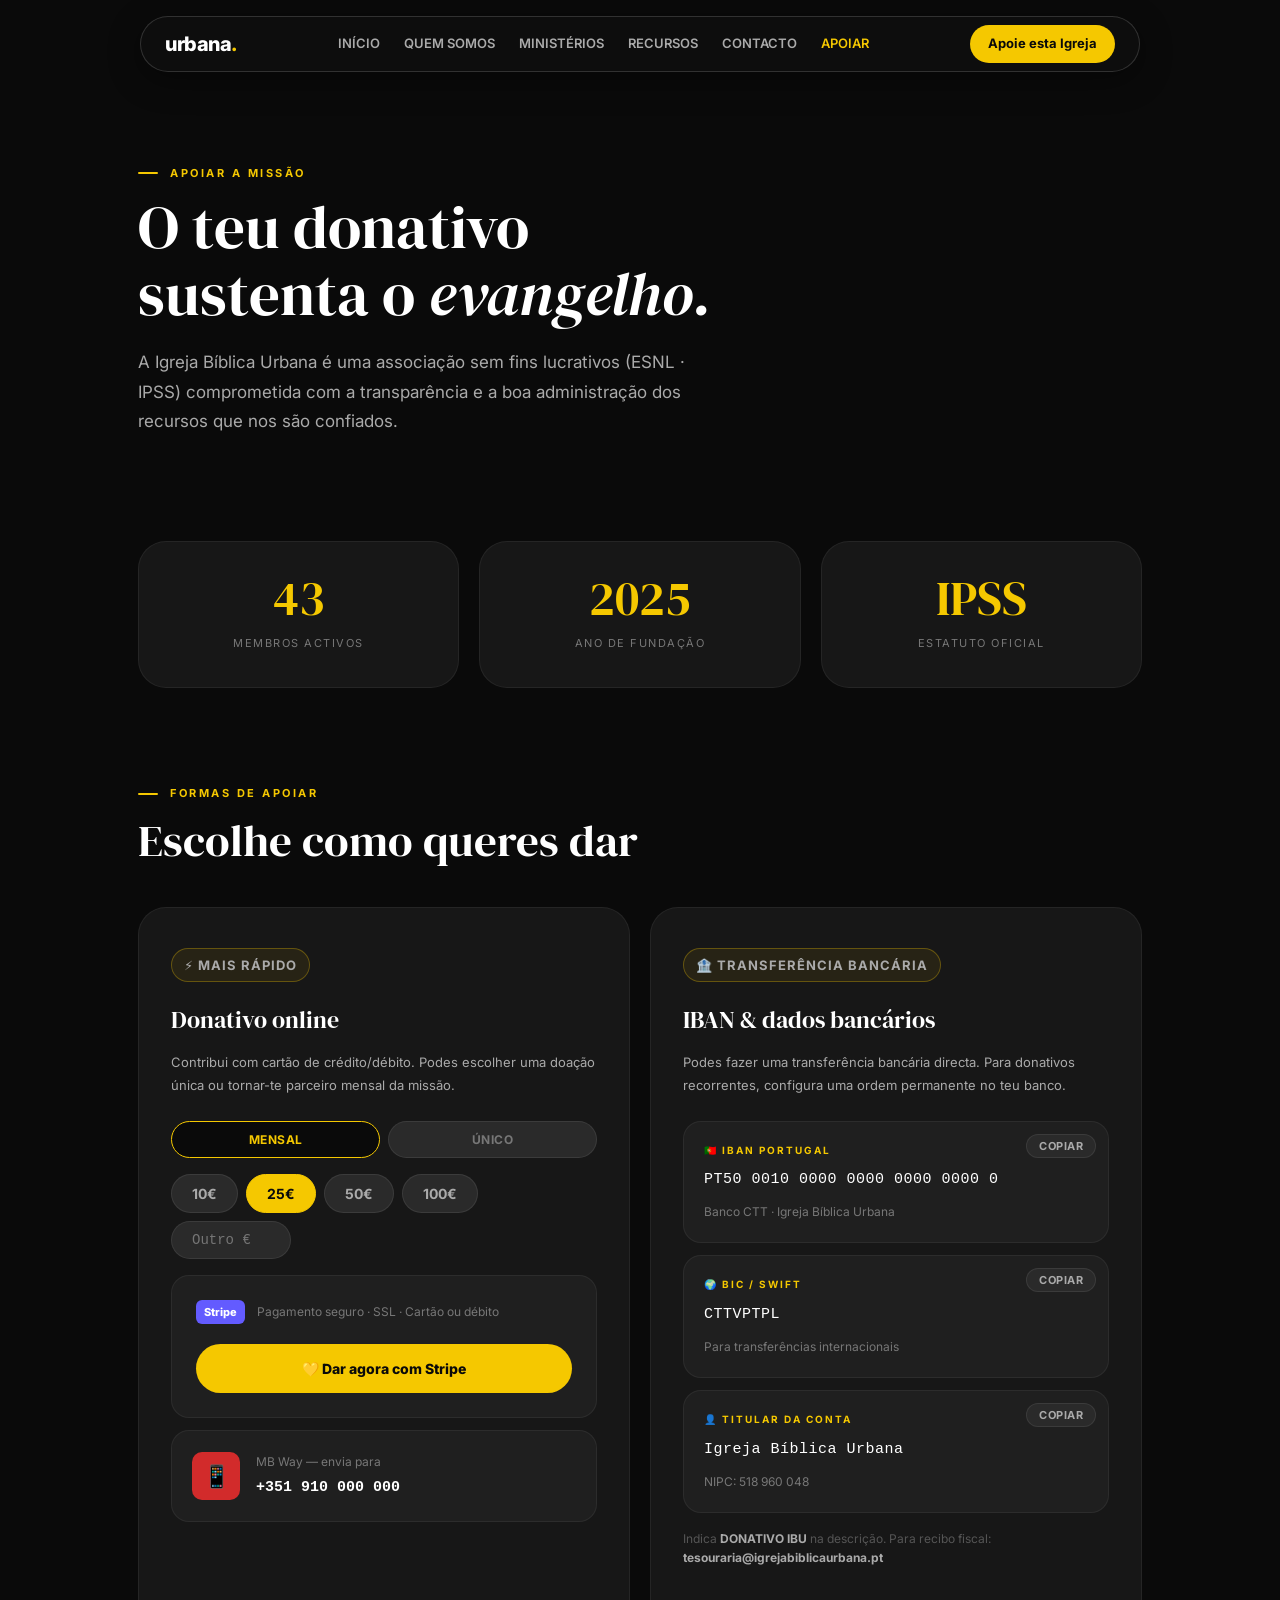
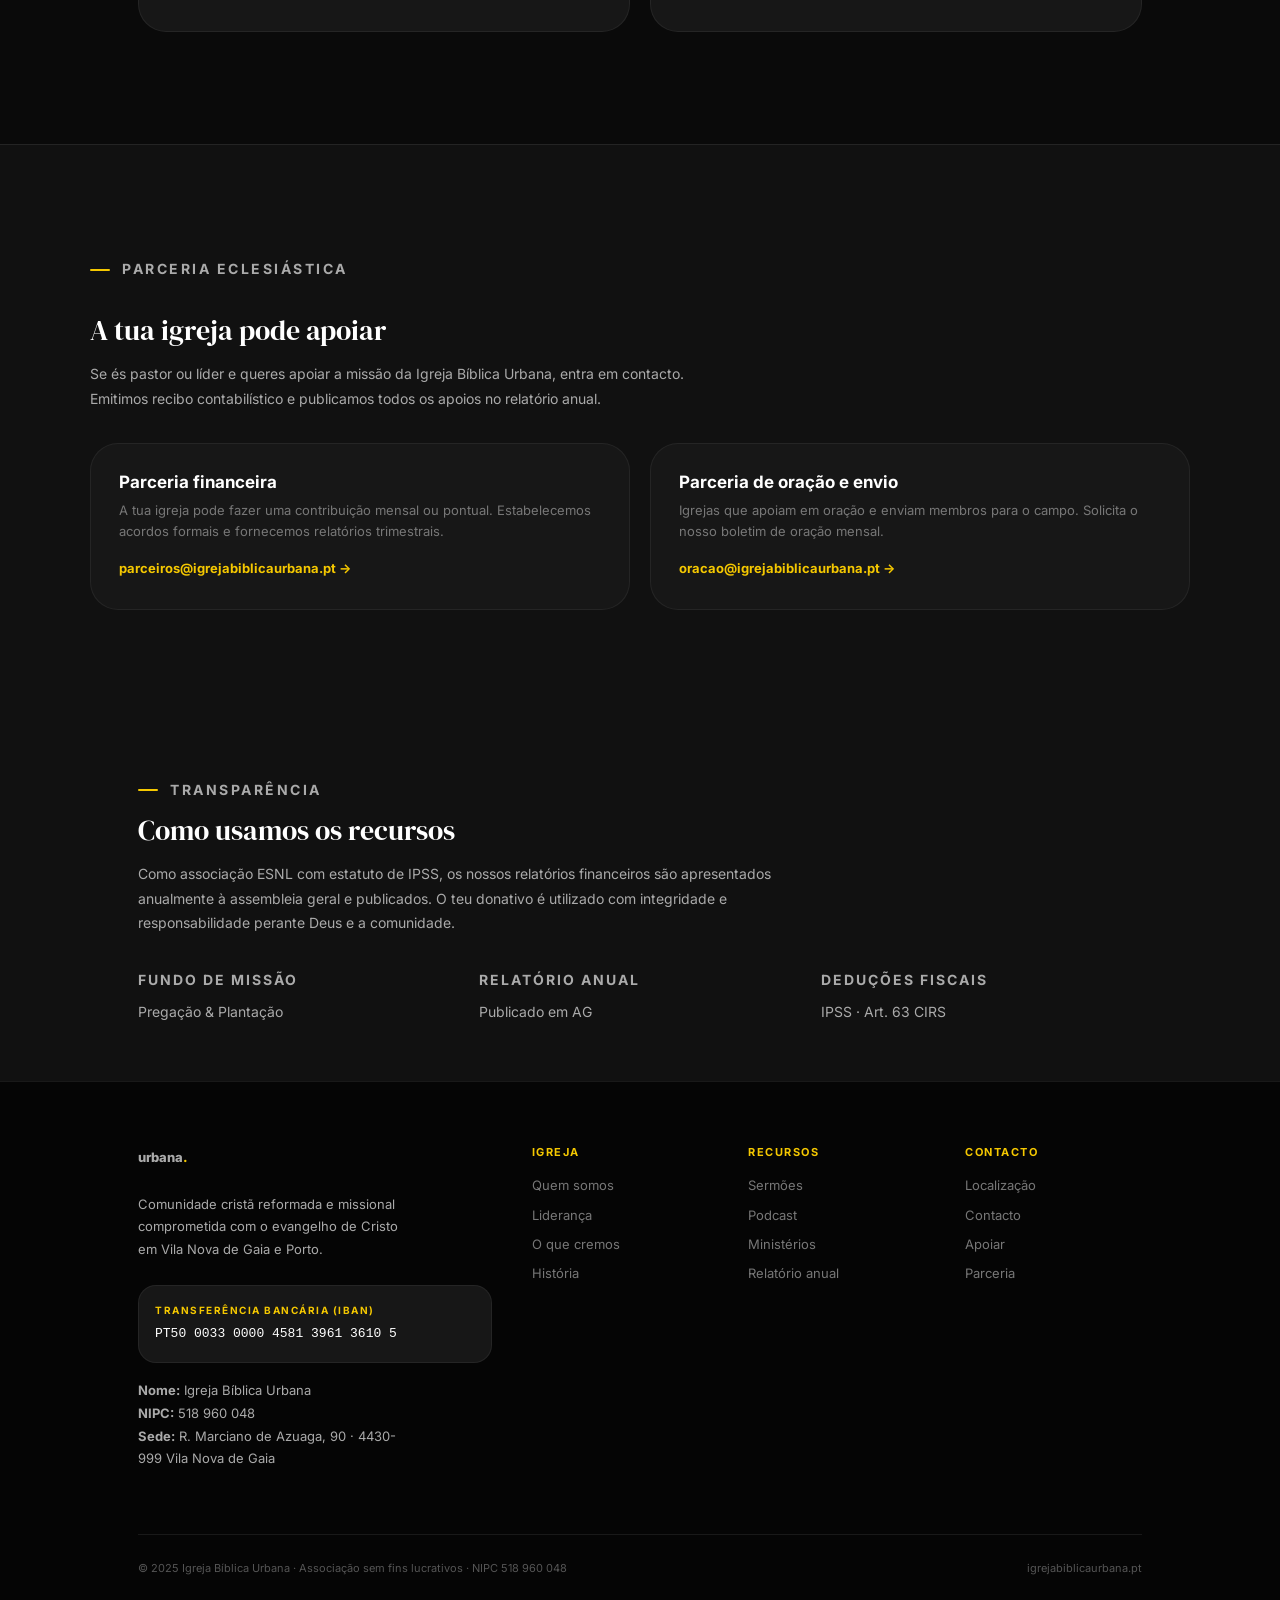
==== commit c6a3bf0a: "feat: dar v3 — boxed layout, stats, métodos de pagamento, igrejas parceiras, reveal" ====
--- a/dar.html
+++ b/dar.html
@@ -1,172 +1,149 @@
 <!DOCTYPE html>
 <html lang="pt-PT">
 <head>
-  <meta charset="UTF-8">
-  <meta name="viewport" content="width=device-width, initial-scale=1.0">
-  <title>Apoiar a Missão — Igreja Bíblica Urbana | urbana.</title>
-  <meta name="description" content="Apoia a missão da Igreja Bíblica Urbana em Vila Nova de Gaia e Porto. Doa pontualmente, torna-te parceiro mensal ou apresenta a tua igreja. IBAN, MB Way ou Stripe.">
-  <meta name="robots" content="index, follow">
-  <link rel="canonical" href="https://igrejabiblicaurbana.pt/dar.html">
-  <meta property="og:type" content="website">
-  <meta property="og:url" content="https://igrejabiblicaurbana.pt/dar.html">
-  <meta property="og:title" content="Apoiar a Missão — Igreja Bíblica Urbana">
-  <meta property="og:description" content="O teu donativo sustenta o evangelho na cidade do Porto.">
-  <link rel="stylesheet" href="src/css/components.css">
+<meta charset="UTF-8"><meta name="viewport" content="width=device-width, initial-scale=1.0">
+<title>Apoiar a Missão | Igreja Bíblica Urbana — urbana. Porto</title>
+<meta name="description" content="Apoia a missão da Igreja Bíblica Urbana em Vila Nova de Gaia e Porto. IBAN, MB Way ou Stripe. Associação ESNL · IPSS.">
+<meta name="robots" content="index, follow">
+<link rel="canonical" href="https://igrejabiblicaurbana.pt/dar">
+<meta property="og:type" content="website">
+<meta property="og:url" content="https://igrejabiblicaurbana.pt/dar">
+<meta property="og:title" content="Apoiar a Missão | Igreja Bíblica Urbana">
+<meta property="og:description" content="O teu donativo sustenta o evangelho na cidade do Porto.">
+<link rel="stylesheet" href="src/css/components.css">
 </head>
 <body data-page="dar">
-  <a href="#conteudo-principal" class="skip-link">Saltar para o conteúdo</a>
-  <div id="nav-placeholder"></div>
+<a href="#conteudo-principal" class="skip-link">Saltar para o conteúdo</a>
+<div id="nav-placeholder"></div>
+<main id="conteudo-principal">
 
-  <main id="conteudo-principal">
+  <!-- HERO -->
+  <section class="page-hero dar-hero">
+    <div class="container">
+      <span class="section-eyebrow">Apoiar a missão</span>
+      <h1>O teu donativo<br>sustenta o <em>evangelho.</em></h1>
+      <p class="lead">A Igreja Bíblica Urbana é uma associação sem fins lucrativos (ESNL · IPSS) comprometida com a transparência e a boa administração dos recursos que nos são confiados.</p>
+    </div>
+  </section>
 
-    <!-- HERO -->
-    <section class="dar-hero" aria-label="Apoiar a missão">
-      <p class="eyebrow">Apoiar a missão</p>
-      <h1>O teu donativo<br>sustenta o evangelho.</h1>
-      <p class="lead">A Igreja Bíblica Urbana é uma associação sem fins lucrativos (ESNL · IPSS) comprometida com a transparência e a boa administração dos recursos que nos são confiados.</p>
-    </section>
+  <!-- STATS -->
+  <section style="padding: 0 0 var(--s-4);">
+    <div class="container">
+      <div class="dar-stats">
+        <div class="dar-stat reveal"><span class="dar-stat-num">43</span><span class="dar-stat-label">Membros activos</span></div>
+        <div class="dar-stat reveal"><span class="dar-stat-num">2025</span><span class="dar-stat-label">Ano de fundação</span></div>
+        <div class="dar-stat reveal"><span class="dar-stat-num">IPSS</span><span class="dar-stat-label">Estatuto oficial</span></div>
+      </div>
+    </div>
+  </section>
 
-    <!-- STATS DE IMPACTO -->
-    <section class="dar-stats" aria-label="Impacto da comunidade">
-      <div class="dar-stat">
-        <span class="dar-stat-num">43</span>
-        <span class="dar-stat-label">Membros activos</span>
-      </div>
-      <div class="dar-stat">
-        <span class="dar-stat-num">2025</span>
-        <span class="dar-stat-label">Ano de fundação</span>
-      </div>
-      <div class="dar-stat">
-        <span class="dar-stat-num">IPSS</span>
-        <span class="dar-stat-label">Estatuto oficial</span>
-      </div>
-    </section>
+  <!-- MÉTODOS DE PAGAMENTO -->
+  <section style="padding: var(--s-8) 0 var(--s-16);">
+    <div class="container">
+      <p class="section-eyebrow">Formas de apoiar</p>
+      <h2 class="section-title" style="margin-bottom: var(--s-10);">Escolhe como queres dar</h2>
+      <div class="dar-metodos">
 
-    <!-- MÉTODOS DE PAGAMENTO -->
-    <section class="dar-metodos" aria-label="Formas de apoiar">
-
-      <!-- COLUNA ESQUERDA: Online / Stripe -->
-      <div class="dar-metodo">
-        <p class="dar-metodo-badge">⚡ Mais rápido</p>
-        <h2>Donativo online</h2>
-        <p>Contribui com cartão de crédito/débito ou por transferência bancária online. Podes escolher uma doação única ou tornar-te parceiro mensal da missão.</p>
-
-        <!-- Frequência -->
-        <div class="dar-frequencia" role="group" aria-label="Frequência do donativo">
-          <button class="freq-btn activo" data-freq="mensal">Mensal</button>
-          <button class="freq-btn" data-freq="unico">Único</button>
+        <!-- Online / Stripe -->
+        <div class="dar-metodo reveal">
+          <p class="dar-metodo-badge">⚡ Mais rápido</p>
+          <h2>Donativo online</h2>
+          <p>Contribui com cartão de crédito/débito. Podes escolher uma doação única ou tornar-te parceiro mensal da missão.</p>
+          <div class="dar-frequencia" role="group">
+            <button class="freq-btn activo" data-freq="mensal">Mensal</button>
+            <button class="freq-btn" data-freq="unico">Único</button>
+          </div>
+          <div class="dar-valores" role="group">
+            <button class="dar-valor" data-valor="10">10€</button>
+            <button class="dar-valor activo" data-valor="25">25€</button>
+            <button class="dar-valor" data-valor="50">50€</button>
+            <button class="dar-valor" data-valor="100">100€</button>
+            <input class="dar-valor-custom" type="number" placeholder="Outro €" min="1" aria-label="Valor personalizado">
+          </div>
+          <div class="stripe-section">
+            <div class="stripe-header">
+              <span class="stripe-logo">Stripe</span>
+              <p>Pagamento seguro · SSL · Cartão ou débito</p>
+            </div>
+            <button class="btn-stripe" type="button">💛 Dar agora com Stripe</button>
+          </div>
+          <div class="mbway-card">
+            <div class="mbway-icon" aria-hidden="true">📱</div>
+            <div class="mbway-info">
+              <p>MB Way — envia para</p>
+              <span class="mbway-num">+351 910 000 000</span>
+            </div>
+          </div>
         </div>
 
-        <!-- Valores pré-definidos -->
-        <div class="dar-valores" role="group" aria-label="Valor do donativo">
-          <button class="dar-valor" data-valor="10">10€</button>
-          <button class="dar-valor activo" data-valor="25">25€</button>
-          <button class="dar-valor" data-valor="50">50€</button>
-          <button class="dar-valor" data-valor="100">100€</button>
-          <input class="dar-valor-custom" type="number" placeholder="Outro €" min="1" aria-label="Valor personalizado em euros">
-        </div>
-
-        <!-- Stripe -->
-        <div class="stripe-section">
-          <div class="stripe-header">
-            <span class="stripe-logo">Stripe</span>
-            <p>Pagamento seguro · SSL · Cartão ou débito</p>
+        <!-- Transferência -->
+        <div class="dar-metodo reveal">
+          <p class="dar-metodo-badge">🏦 Transferência bancária</p>
+          <h2>IBAN & dados bancários</h2>
+          <p>Podes fazer uma transferência bancária directa. Para donativos recorrentes, configura uma ordem permanente no teu banco.</p>
+          <div class="payment-card">
+            <button class="btn-copiar">Copiar</button>
+            <p class="payment-card-label">🇵🇹 IBAN Portugal</p>
+            <p class="payment-card-val">PT50 0010 0000 0000 0000 0000 0</p>
+            <p class="payment-card-sub">Banco CTT · Igreja Bíblica Urbana</p>
           </div>
-          <button class="btn-stripe" type="button" aria-label="Processar donativo com Stripe">
-            💛 Dar agora com Stripe
-          </button>
-        </div>
-
-        <!-- MB Way -->
-        <div class="mbway-card">
-          <div class="mbway-icon" aria-hidden="true">📱</div>
-          <div class="mbway-info">
-            <p>MB Way — envia directamente para</p>
-            <span class="mbway-num">+351 910 000 000</span>
+          <div class="payment-card">
+            <button class="btn-copiar">Copiar</button>
+            <p class="payment-card-label">🌍 BIC / SWIFT</p>
+            <p class="payment-card-val">CTTVPTPL</p>
+            <p class="payment-card-sub">Para transferências internacionais</p>
           </div>
+          <div class="payment-card">
+            <button class="btn-copiar">Copiar</button>
+            <p class="payment-card-label">👤 Titular da conta</p>
+            <p class="payment-card-val">Igreja Bíblica Urbana</p>
+            <p class="payment-card-sub">NIPC: 518 960 048</p>
+          </div>
+          <p style="font-size: .75rem; color: var(--cinza-400); line-height: 1.6; margin-top: var(--s-4); font-family: var(--sans);">
+            Indica <strong style="color: var(--cinza-200)">DONATIVO IBU</strong> na descrição. Para recibo fiscal: <strong style="color: var(--cinza-200)">tesouraria@igrejabiblicaurbana.pt</strong>
+          </p>
         </div>
       </div>
+    </div>
+  </section>
 
-      <!-- COLUNA DIREITA: Transferência bancária -->
-      <div class="dar-metodo">
-        <p class="dar-metodo-badge">🏦 Transferência bancária</p>
-        <h2>IBAN &amp; dados bancários</h2>
-        <p>Podes fazer uma transferência bancária directa para a nossa conta. Para donativos recorrentes, configura uma ordem permanente no teu banco.</p>
-
-        <!-- IBAN PT -->
-        <div class="payment-card">
-          <button class="btn-copiar" aria-label="Copiar IBAN">Copiar</button>
-          <p class="payment-card-label">🇵🇹 IBAN Portugal</p>
-          <p class="payment-card-val">PT50 0010 0000 0000 0000 0000 0</p>
-          <p class="payment-card-sub">Banco CTT · Igreja Bíblica Urbana</p>
-        </div>
-
-        <!-- Swift -->
-        <div class="payment-card">
-          <button class="btn-copiar" aria-label="Copiar BIC/SWIFT">Copiar</button>
-          <p class="payment-card-label">🌍 BIC / SWIFT (internacional)</p>
-          <p class="payment-card-val">CTTVPTPL</p>
-          <p class="payment-card-sub">Para transferências internacionais</p>
-        </div>
-
-        <!-- Titular -->
-        <div class="payment-card">
-          <button class="btn-copiar" aria-label="Copiar nome do titular">Copiar</button>
-          <p class="payment-card-label">👤 Titular da conta</p>
-          <p class="payment-card-val">Igreja Bíblica Urbana</p>
-          <p class="payment-card-sub">NIPC: 518 960 048</p>
-        </div>
-
-        <p style="font-size:0.75rem; color:var(--cinza-400); line-height:1.6; margin-top:1rem; font-family:var(--sans);">
-          Por favor indica a referência <strong style="color:var(--cinza-200)">DONATIVO IBU</strong> na descrição da transferência. Para recibo fiscal, envia o comprovativo para <strong style="color:var(--cinza-200)">tesouraria@igrejabiblicaurbana.pt</strong>
-        </p>
-      </div>
-    </section>
-
-    <!-- IGREJAS PARCEIRAS -->
-    <section class="dar-igrejas" aria-label="Igrejas parceiras">
-      <p class="eyebrow">Parceria eclesiástica</p>
-      <h2>A tua igreja pode apoiar</h2>
-      <p>Se és pastor ou líder de uma igreja e queres apoiar a missão da Igreja Bíblica Urbana em Vila Nova de Gaia, entra em contacto connosco. Emitimos recibo para fins contabilísticos e publicamos todos os apoios no nosso relatório anual.</p>
-
+  <!-- IGREJAS PARCEIRAS -->
+  <section style="background: var(--cinza-900); padding: var(--s-16) 0; border-top: var(--borda);">
+    <div class="container dar-igrejas">
+      <p class="section-eyebrow">Parceria eclesiástica</p>
+      <h2 class="section-title">A tua igreja pode apoiar</h2>
+      <p>Se és pastor ou líder e queres apoiar a missão da Igreja Bíblica Urbana, entra em contacto. Emitimos recibo contabilístico e publicamos todos os apoios no relatório anual.</p>
       <div class="igrejas-contact">
-        <div class="igreja-card">
+        <div class="igreja-card reveal">
           <h3>Parceria financeira</h3>
-          <p>A tua igreja pode fazer uma contribuição mensal ou pontual. Estabelecemos acordos formais de parceria e fornecemos relatórios trimestrais.</p>
+          <p>A tua igreja pode fazer uma contribuição mensal ou pontual. Estabelecemos acordos formais e fornecemos relatórios trimestrais.</p>
           <a href="mailto:parceiros@igrejabiblicaurbana.pt">parceiros@igrejabiblicaurbana.pt →</a>
         </div>
-        <div class="igreja-card">
+        <div class="igreja-card reveal">
           <h3>Parceria de oração e envio</h3>
-          <p>Igrejas que já nos apoiam em oração e enviam membros para o campo. Solicita o nosso boletim de oração mensal.</p>
+          <p>Igrejas que apoiam em oração e enviam membros para o campo. Solicita o nosso boletim de oração mensal.</p>
           <a href="mailto:oracao@igrejabiblicaurbana.pt">oracao@igrejabiblicaurbana.pt →</a>
         </div>
       </div>
-    </section>
+    </div>
+  </section>
 
-    <!-- TRANSPARÊNCIA -->
-    <section class="transparencia" aria-label="Transparência financeira">
-      <p class="eyebrow">Transparência</p>
-      <h2>Como usamos os recursos</h2>
-      <p>Como associação ESNL registada e com estatuto de IPSS, os nossos relatórios financeiros são apresentados anualmente à assembleia geral e publicados aqui. O teu donativo é utilizado com integridade e responsabilidade perante Deus e a comunidade.</p>
+  <!-- TRANSPARÊNCIA -->
+  <section class="transparencia">
+    <div class="container">
+      <p class="section-eyebrow">Transparência</p>
+      <h2 class="section-title">Como usamos os recursos</h2>
+      <p>Como associação ESNL com estatuto de IPSS, os nossos relatórios financeiros são apresentados anualmente à assembleia geral e publicados. O teu donativo é utilizado com integridade e responsabilidade perante Deus e a comunidade.</p>
       <div class="transparencia-grid">
-        <div>
-          <p class="t-item-label">Fundo de missão</p>
-          <p class="t-item-val">Pregação &amp; Plantação</p>
-        </div>
-        <div>
-          <p class="t-item-label">Relatório anual</p>
-          <p class="t-item-val">Publicado em AG</p>
-        </div>
-        <div>
-          <p class="t-item-label">Deduções fiscais</p>
-          <p class="t-item-val">IPSS · Art. 63 CIRS</p>
-        </div>
+        <div class="reveal"><p class="t-item-label">Fundo de missão</p><p class="t-item-val">Pregação &amp; Plantação</p></div>
+        <div class="reveal"><p class="t-item-label">Relatório anual</p><p class="t-item-val">Publicado em AG</p></div>
+        <div class="reveal"><p class="t-item-label">Deduções fiscais</p><p class="t-item-val">IPSS · Art. 63 CIRS</p></div>
       </div>
-    </section>
+    </div>
+  </section>
 
-  </main>
-
-  <div id="footer-placeholder"></div>
-  <script src="src/js/main.js"></script>
+</main>
+<div id="footer-placeholder"></div>
+<script src="src/js/main.js"></script>
 </body>
-</html>+</html>
--- a/src/css/components.css
+++ b/src/css/components.css
@@ -1,701 +1,325 @@
-/* ============================================================
-   COMPONENTS — Todos os componentes visuais da urbana.
-   Igreja Bíblica Urbana · igrejabiblicaurbana.pt
-   Redesign v2 — dinâmico, jovem, editorial
-============================================================ */
-
+/* COMPONENTS v3 — urbana. Boxed layout, cards flutuantes, reveal */
 @import './base.css';
 
-/* ============================================================
-   NAVEGAÇÃO
-============================================================ */
-.nav {
-  display: flex; align-items: center; justify-content: space-between;
-  padding: var(--s-4) var(--s-12);
-  border-bottom: var(--borda-forte);
-  position: fixed; top: 0; left: 0; right: 0; z-index: 100;
-  backdrop-filter: blur(16px); -webkit-backdrop-filter: blur(16px);
-  background: rgba(8,8,8,0.95);
-  height: var(--nav-h);
-  transition: box-shadow 0.3s ease;
+.container{max-width:var(--largura-max);margin:0 auto;padding:0 var(--padding-lateral)}
+
+/* NAV — pill flutuante */
+.nav{display:flex;align-items:center;justify-content:space-between;padding:0 var(--s-6);position:fixed;top:var(--s-4);left:50%;transform:translateX(-50%);z-index:100;background:rgba(15,15,15,0.85);backdrop-filter:blur(20px);-webkit-backdrop-filter:blur(20px);border:var(--borda-forte);border-radius:var(--raio-pill);height:56px;width:min(calc(100% - 2rem),1000px);box-shadow:0 8px 32px rgba(0,0,0,0.4);transition:box-shadow var(--t),background var(--t)}
+.nav.scrolled{background:rgba(10,10,10,0.95);box-shadow:0 12px 40px rgba(0,0,0,0.6)}
+body{padding-top:calc(var(--nav-h) + var(--s-4))}
+.nav-logo{font-family:var(--sans);font-size:var(--f-20);font-weight:800;color:var(--branco);letter-spacing:-.5px;line-height:1;flex-shrink:0}
+.nav-logo-ponto{color:var(--amarelo)}
+.nav-links{display:flex;gap:var(--s-6);align-items:center}
+.nav-links a{font-family:var(--sans);font-size:var(--f-13);font-weight:600;color:var(--cinza-200);transition:color var(--t)}
+.nav-links a:hover{color:var(--branco)}
+.nav-links a[aria-current="page"]{color:var(--amarelo)}
+.nav-cta{background:var(--amarelo);color:var(--preto);font-family:var(--sans);font-size:var(--f-13);font-weight:700;padding:8px 18px;border-radius:var(--raio-pill);transition:background var(--t),transform var(--t),box-shadow var(--t);white-space:nowrap}
+.nav-cta:hover{background:var(--amarelo-hover);transform:translateY(-1px);box-shadow:var(--sombra-amarelo)}
+.nav-toggle{display:none;flex-direction:column;gap:5px;padding:var(--s-2);cursor:pointer}
+.nav-toggle span{display:block;width:20px;height:2px;background:var(--branco);border-radius:2px;transition:transform var(--t),opacity var(--t)}
+.nav-toggle[aria-expanded="true"] span:nth-child(1){transform:translateY(7px) rotate(45deg)}
+.nav-toggle[aria-expanded="true"] span:nth-child(2){opacity:0}
+.nav-toggle[aria-expanded="true"] span:nth-child(3){transform:translateY(-7px) rotate(-45deg)}
+
+/* HERO */
+.hero{position:relative;min-height:92vh;display:grid;grid-template-columns:1fr 1fr;overflow:hidden;background:var(--preto-fundo)}
+.hero-left{display:flex;flex-direction:column;justify-content:center;padding:var(--s-20) var(--s-14) var(--s-16) clamp(var(--s-8),8vw,var(--s-20));position:relative;z-index:2}
+.hero-left::before{content:'';position:absolute;left:0;top:20%;bottom:20%;width:3px;background:linear-gradient(to bottom,transparent,var(--amarelo),transparent)}
+.hero-eyebrow{display:inline-flex;align-items:center;gap:var(--s-2);background:var(--amarelo-bg);border:var(--borda-amarelo);border-radius:var(--raio-pill);padding:6px 14px;font-size:var(--f-11);letter-spacing:2px;text-transform:uppercase;color:var(--amarelo);font-weight:700;font-family:var(--sans);margin-bottom:var(--s-6);width:fit-content}
+.hero-eyebrow::before{content:'';width:6px;height:6px;border-radius:50%;background:var(--amarelo);animation:pulse 2s infinite}
+@keyframes pulse{0%,100%{opacity:1;transform:scale(1)}50%{opacity:.5;transform:scale(.8)}}
+.hero-left h1{font-family:var(--serif);font-size:clamp(2.4rem,5vw,4rem);font-weight:normal;line-height:1.1;margin-bottom:var(--s-6);color:var(--branco);letter-spacing:-.5px}
+.hero-left h1 em{font-style:italic;color:var(--amarelo)}
+.hero-left>p{font-size:var(--f-15);color:var(--cinza-200);line-height:1.8;max-width:400px;margin-bottom:var(--s-10);font-family:var(--sans)}
+.hero-actions{display:flex;gap:var(--s-3);align-items:center;flex-wrap:wrap}
+.hero-right{position:relative;overflow:hidden}
+.hero-right::after{content:'';position:absolute;inset:0;background:linear-gradient(to right,var(--preto-fundo) 0%,transparent 30%),linear-gradient(to top,var(--preto-fundo) 0%,transparent 30%);z-index:1}
+.hero-info{position:absolute;bottom:var(--s-8);left:50%;transform:translateX(-50%);z-index:3;background:rgba(255,255,255,0.07);backdrop-filter:blur(12px);border:var(--borda-forte);border-radius:var(--raio-pill);padding:10px 20px;white-space:nowrap}
+.hero-info p{font-size:var(--f-12);color:var(--cinza-100);letter-spacing:.3px;font-family:var(--sans)}
+.hero-info strong{color:var(--amarelo)}
+
+/* CARROSSEL */
+.carousel{position:absolute;inset:0;z-index:0}
+.carousel-slide{position:absolute;inset:0;opacity:0;transition:opacity 1.2s ease;background-size:cover;background-position:center}
+.carousel-slide.activo{opacity:1}
+.carousel-placeholder{width:100%;height:100%;background:linear-gradient(135deg,var(--cinza-800),var(--cinza-700));display:flex;align-items:center;justify-content:center}
+.carousel-placeholder span{font-size:var(--f-12);color:var(--cinza-400);letter-spacing:2px;text-transform:uppercase;font-family:var(--sans)}
+.carousel-dots{position:absolute;bottom:var(--s-5);left:50%;transform:translateX(-50%);display:flex;gap:8px;z-index:3}
+.carousel-dot{width:6px;height:6px;border-radius:50%;background:rgba(255,255,255,.3);cursor:pointer;border:none;padding:0;transition:background var(--t),transform var(--t)}
+.carousel-dot.activo{background:var(--amarelo);transform:scale(1.3)}
+
+/* BOTÕES */
+.btn-amarelo{display:inline-flex;align-items:center;gap:8px;background:var(--amarelo);color:var(--preto);padding:14px 28px;border-radius:var(--raio-pill);font-family:var(--sans);font-size:var(--f-14);font-weight:700;cursor:pointer;transition:background var(--t),transform var(--t),box-shadow var(--t);text-decoration:none;border:none}
+.btn-amarelo:hover{background:var(--amarelo-hover);transform:translateY(-2px);box-shadow:var(--sombra-amarelo)}
+.btn-branco{display:inline-flex;align-items:center;gap:8px;background:transparent;color:var(--branco);padding:13px 28px;border-radius:var(--raio-pill);border:1px solid rgba(255,255,255,.25);font-family:var(--sans);font-size:var(--f-14);font-weight:600;cursor:pointer;transition:background var(--t),border-color var(--t),transform var(--t);text-decoration:none}
+.btn-branco:hover{background:rgba(255,255,255,.08);border-color:rgba(255,255,255,.5);transform:translateY(-2px)}
+.btn-contorno{display:inline-flex;align-items:center;gap:8px;background:transparent;color:var(--amarelo);padding:13px 28px;border-radius:var(--raio-pill);border:1px solid var(--amarelo);font-family:var(--sans);font-size:var(--f-14);font-weight:700;cursor:pointer;transition:background var(--t),color var(--t),transform var(--t);text-decoration:none}
+.btn-contorno:hover{background:var(--amarelo);color:var(--preto);transform:translateY(-2px)}
+
+/* TICKER */
+.ticker{overflow:hidden;background:var(--amarelo)}
+.ticker-track{display:flex;animation:ticker-scroll 50s linear infinite;width:max-content}
+.ticker-track:hover{animation-play-state:paused}
+@keyframes ticker-scroll{0%{transform:translateX(0)}100%{transform:translateX(-50%)}}
+.tick-item{display:flex;align-items:center;gap:var(--s-2);white-space:nowrap;padding:12px var(--s-7);border-right:1px solid rgba(0,0,0,.1);cursor:default}
+.tick-dot{width:5px;height:5px;border-radius:50%;background:var(--preto);opacity:.4;flex-shrink:0}
+.tick-text{font-size:var(--f-12);color:var(--preto);font-weight:700;text-transform:uppercase;letter-spacing:.5px;font-family:var(--sans)}
+.tick-date{font-size:var(--f-12);color:rgba(0,0,0,.55);font-family:var(--sans);font-weight:600}
+
+/* SECÇÃO EYEBROW */
+.section-eyebrow{font-size:var(--f-11);letter-spacing:2.5px;text-transform:uppercase;color:var(--amarelo);font-weight:700;font-family:var(--sans);margin-bottom:var(--s-3);display:flex;align-items:center;gap:var(--s-3)}
+.section-eyebrow::before{content:'';width:20px;height:2px;background:var(--amarelo);border-radius:2px}
+.section-title{font-family:var(--serif);font-size:clamp(1.8rem,3.5vw,2.8rem);font-weight:normal;line-height:1.15;color:var(--branco);margin-bottom:var(--s-4)}
+.section-title em{font-style:italic;color:var(--amarelo)}
+
+/* TRÊS COLUNAS */
+.three-col{padding:var(--s-20) 0}
+.three-col .container{display:grid;grid-template-columns:repeat(3,1fr);gap:var(--s-5)}
+.col-block{background:var(--cinza-800);border:var(--borda-card);border-radius:var(--raio-xl);padding:var(--s-10) var(--s-8);transition:transform var(--t-slow),box-shadow var(--t-slow),border-color var(--t);position:relative;overflow:hidden}
+.col-block::before{content:'';position:absolute;top:0;left:var(--s-6);right:var(--s-6);height:2px;background:linear-gradient(to right,transparent,var(--amarelo),transparent);opacity:0;transition:opacity var(--t-slow)}
+.col-block:hover{transform:translateY(-6px);box-shadow:var(--sombra-md);border-color:rgba(245,200,0,.15)}
+.col-block:hover::before{opacity:1}
+.col-label{font-size:var(--f-10);letter-spacing:2.5px;text-transform:uppercase;color:var(--amarelo);margin-bottom:var(--s-4);font-weight:700;font-family:var(--sans)}
+.col-block h2{font-family:var(--serif);font-size:var(--f-22);line-height:1.3;margin-bottom:var(--s-3);color:var(--branco)}
+.col-block p{font-size:var(--f-14);line-height:1.8;color:var(--cinza-200);font-family:var(--sans)}
+.col-link{display:inline-flex;align-items:center;gap:6px;margin-top:var(--s-6);font-size:var(--f-12);font-weight:700;text-transform:uppercase;letter-spacing:.5px;color:var(--amarelo);font-family:var(--sans);transition:gap var(--t),opacity var(--t)}
+.col-link::after{content:'→'}
+.col-link:hover{gap:10px;opacity:.8}
+
+/* BANNER DOAÇÃO — full-width */
+.give-banner{background:var(--amarelo);padding:var(--s-20) 0;position:relative;overflow:hidden}
+.give-banner::before{content:'';position:absolute;top:-100px;right:-100px;width:350px;height:350px;border-radius:50%;background:rgba(0,0,0,.06);pointer-events:none}
+.give-banner .container{display:grid;grid-template-columns:1fr auto;align-items:center;gap:var(--s-12);position:relative;z-index:1}
+.banner-eyebrow{font-size:var(--f-11);letter-spacing:2.5px;text-transform:uppercase;color:rgba(0,0,0,.5);margin-bottom:var(--s-3);font-weight:700;font-family:var(--sans)}
+.banner-left h2{font-family:var(--serif);font-size:clamp(1.8rem,3.5vw,2.8rem);color:var(--preto);line-height:1.2;margin-bottom:var(--s-3)}
+.banner-left p{font-size:var(--f-14);color:rgba(0,0,0,.6);line-height:1.7;max-width:480px;font-family:var(--sans)}
+.banner-right{display:flex;align-items:center;gap:var(--s-6);flex-shrink:0}
+.banner-stats{display:flex;gap:var(--s-8)}
+.bstat-num{font-family:var(--serif);font-size:var(--f-32);color:var(--preto);display:block;font-weight:normal;line-height:1}
+.bstat-label{font-size:var(--f-10);letter-spacing:1.5px;text-transform:uppercase;color:rgba(0,0,0,.45);display:block;margin-top:4px;font-family:var(--sans)}
+.banner-divider{width:1px;height:52px;background:rgba(0,0,0,.12)}
+.banner-btn{display:inline-flex;align-items:center;gap:8px;background:var(--preto);color:var(--amarelo);padding:14px 28px;border-radius:var(--raio-pill);font-family:var(--sans);font-size:var(--f-14);font-weight:700;white-space:nowrap;transition:background var(--t),transform var(--t),box-shadow var(--t)}
+.banner-btn:hover{background:#1a1a1a;transform:translateY(-2px);box-shadow:0 8px 24px rgba(0,0,0,.3)}
+
+/* RECURSOS */
+.resources{padding:var(--s-20) 0;background:var(--cinza-900)}
+.res-header{display:flex;align-items:flex-end;justify-content:space-between;margin-bottom:var(--s-10)}
+.res-header h2{font-family:var(--serif);font-size:clamp(1.8rem,3vw,2.4rem);color:var(--branco)}
+.see-all{font-size:var(--f-13);color:var(--amarelo);font-family:var(--sans);display:inline-flex;align-items:center;gap:4px;font-weight:600;transition:gap var(--t),opacity var(--t)}
+.see-all::after{content:'→'}
+.see-all:hover{gap:8px;opacity:.8}
+.res-grid{display:grid;grid-template-columns:repeat(3,1fr);gap:var(--s-5)}
+.res-card{background:var(--cinza-800);border:var(--borda-card);border-radius:var(--raio-lg);padding:var(--s-7) var(--s-6);transition:transform var(--t-slow),box-shadow var(--t-slow)}
+.res-card:hover{transform:translateY(-4px);box-shadow:var(--sombra-md)}
+.res-tag{font-size:var(--f-10);letter-spacing:2px;text-transform:uppercase;color:var(--amarelo);margin-bottom:var(--s-3);font-weight:700;font-family:var(--sans)}
+.res-card h3{font-family:var(--serif);font-size:var(--f-20);line-height:1.35;margin-bottom:var(--s-2);color:var(--branco)}
+.res-card p{font-size:var(--f-13);line-height:1.7;color:var(--cinza-200);font-family:var(--sans)}
+.res-meta{font-size:var(--f-11);color:var(--cinza-400);margin-top:var(--s-4);font-family:var(--sans)}
+
+/* CONFESSIONAL */
+.confessional{padding:var(--s-20) 0;background:linear-gradient(135deg,var(--cinza-900) 0%,var(--preto-fundo) 100%);position:relative;overflow:hidden}
+.confessional::before{content:'"';position:absolute;top:-40px;left:5%;font-family:var(--serif);font-size:20rem;color:rgba(245,200,0,.04);line-height:1;pointer-events:none;user-select:none}
+.conf-label{font-size:var(--f-11);letter-spacing:2.5px;text-transform:uppercase;color:var(--amarelo);margin-bottom:var(--s-6);font-weight:700;font-family:var(--sans);display:flex;align-items:center;gap:var(--s-3)}
+.conf-label::before{content:'';width:20px;height:2px;background:var(--amarelo)}
+.conf-quote{font-family:var(--serif);font-size:clamp(1.5rem,3vw,2.2rem);font-style:italic;font-weight:normal;line-height:1.5;max-width:760px;margin-bottom:var(--s-4);color:var(--branco)}
+.conf-ref{font-size:var(--f-13);color:var(--cinza-300);font-family:var(--sans);margin-bottom:var(--s-12)}
+.conf-grid{display:grid;grid-template-columns:repeat(4,1fr);gap:var(--s-5);margin-top:var(--s-10);padding-top:var(--s-8);border-top:var(--borda)}
+.conf-item{background:var(--cinza-800);border:var(--borda-card);border-radius:var(--raio-lg);padding:var(--s-5) var(--s-6)}
+.conf-item-label{font-size:var(--f-10);letter-spacing:2px;text-transform:uppercase;color:var(--amarelo);margin-bottom:var(--s-2);font-weight:700;font-family:var(--sans)}
+.conf-item-val{font-family:var(--serif);font-size:var(--f-17);color:var(--branco)}
+
+/* EVENTOS */
+.events-strip{padding:var(--s-20) 0}
+.ev{background:var(--cinza-800);border:var(--borda-card);border-radius:var(--raio-xl);padding:var(--s-8) var(--s-7);transition:transform var(--t-slow),box-shadow var(--t-slow);position:relative;overflow:hidden}
+.ev::before{content:'';position:absolute;bottom:0;left:0;right:0;height:3px;background:var(--amarelo);transform:scaleX(0);transition:transform var(--t-slow);transform-origin:left}
+.ev:hover{transform:translateY(-4px);box-shadow:var(--sombra-md)}
+.ev:hover::before{transform:scaleX(1)}
+.ev-date{font-size:var(--f-11);letter-spacing:1.5px;text-transform:uppercase;color:var(--amarelo);margin-bottom:var(--s-3);font-weight:700;font-family:var(--sans)}
+.ev h3{font-family:var(--serif);font-size:var(--f-20);margin-bottom:var(--s-2);color:var(--branco)}
+.ev p{font-size:var(--f-13);line-height:1.7;color:var(--cinza-200);font-family:var(--sans)}
+.ev-link{font-size:var(--f-12);font-weight:700;text-transform:uppercase;letter-spacing:.5px;color:var(--amarelo);display:inline-flex;align-items:center;gap:4px;margin-top:var(--s-5);font-family:var(--sans);transition:gap var(--t)}
+.ev-link::after{content:'→'}
+.ev-link:hover{gap:8px}
+
+/* PÁGINAS INTERIORES */
+.page-hero{padding:var(--s-20) 0 var(--s-14)}
+.page-hero h1{font-family:var(--serif);font-size:clamp(2.2rem,5vw,3.8rem);margin-bottom:var(--s-5);line-height:1.1;color:var(--branco)}
+.page-hero .lead{font-size:var(--f-17);color:var(--cinza-200);max-width:580px;line-height:1.75;font-family:var(--sans)}
+.ministerios-intro{padding:var(--s-14) 0 var(--s-8)}
+.ministerios-intro p{font-size:var(--f-17);color:var(--cinza-200);max-width:680px;line-height:1.75;font-family:var(--sans)}
+.ministerios-grid{display:grid;grid-template-columns:repeat(3,1fr);gap:var(--s-5);padding-bottom:var(--s-20)}
+.min-card{background:var(--cinza-800);border:var(--borda-card);border-radius:var(--raio-xl);padding:var(--s-8) var(--s-7);transition:transform var(--t-slow),box-shadow var(--t-slow)}
+.min-card:hover{transform:translateY(-4px);box-shadow:var(--sombra-md)}
+.min-icon{font-size:var(--f-32);margin-bottom:var(--s-4);line-height:1}
+.min-label{font-size:var(--f-10);letter-spacing:2px;text-transform:uppercase;color:var(--amarelo);margin-bottom:var(--s-3);font-weight:700;font-family:var(--sans)}
+.min-card h3{font-family:var(--serif);font-size:var(--f-22);margin-bottom:var(--s-3);color:var(--branco)}
+.min-card p{font-size:var(--f-13);line-height:1.75;color:var(--cinza-200);font-family:var(--sans)}
+.recursos-section{padding:var(--s-14) 0}
+.recursos-section h2{font-family:var(--serif);font-size:var(--f-28);margin-bottom:var(--s-2);color:var(--branco)}
+.recursos-section>p{font-size:var(--f-14);color:var(--cinza-200);margin-bottom:var(--s-8);font-family:var(--sans)}
+.yt-grid{display:grid;grid-template-columns:2fr 1fr;gap:var(--s-5);margin-bottom:var(--s-8)}
+.yt-featured iframe,.yt-card iframe{width:100%;border:none;border-radius:var(--raio-lg);display:block}
+.yt-featured iframe{aspect-ratio:16/9}
+.yt-sidebar{display:flex;flex-direction:column;gap:var(--s-4)}
+.yt-card{background:var(--cinza-800);border:var(--borda-card);overflow:hidden;border-radius:var(--raio-lg)}
+.yt-card iframe{aspect-ratio:16/9}
+.yt-card-info{padding:var(--s-3) var(--s-4)}
+.yt-card-info p{font-size:var(--f-12);color:var(--cinza-200);font-family:var(--sans)}
+.canal-link{display:inline-flex;align-items:center;gap:var(--s-2);font-size:var(--f-13);font-weight:700;color:var(--amarelo);font-family:var(--sans);transition:opacity var(--t)}
+.canal-link:hover{opacity:.75}
+.podcast-embed{background:var(--cinza-800);border:var(--borda-card);border-radius:var(--raio-lg);overflow:hidden}
+.podcast-embed iframe{width:100%;border:none;display:block}
+.sermoes-list{display:flex;flex-direction:column;gap:var(--s-2);padding-bottom:var(--s-20)}
+.sermao-item{display:grid;grid-template-columns:auto 1fr auto;align-items:center;gap:var(--s-5);background:var(--cinza-800);border:var(--borda-card);border-radius:var(--raio-lg);padding:var(--s-5) var(--s-6);transition:transform var(--t),box-shadow var(--t),border-color var(--t)}
+.sermao-item:hover{transform:translateX(4px);box-shadow:var(--sombra-sm);border-color:rgba(245,200,0,.15)}
+.sermao-num{font-family:var(--mono);font-size:var(--f-12);color:var(--cinza-400);min-width:2ch}
+.sermao-info h3{font-size:var(--f-15);margin-bottom:2px;font-family:var(--sans);font-weight:600;color:var(--branco)}
+.sermao-info p{font-size:var(--f-12);color:var(--cinza-300);font-family:var(--sans)}
+.sermao-tag{font-size:var(--f-10);letter-spacing:1.5px;text-transform:uppercase;color:var(--amarelo);font-weight:700;white-space:nowrap;font-family:var(--sans);background:var(--amarelo-bg);padding:4px 10px;border-radius:var(--raio-pill);border:var(--borda-amarelo)}
+.eventos-mes{padding:var(--s-10) 0}
+.eventos-mes h2{font-family:var(--sans);font-size:var(--f-13);font-weight:700;letter-spacing:2px;text-transform:uppercase;color:var(--cinza-300);margin-bottom:var(--s-5)}
+.evento-card{display:grid;grid-template-columns:72px 1fr;gap:var(--s-5);padding:var(--s-5);background:var(--cinza-800);border:var(--borda-card);border-radius:var(--raio-lg);margin-bottom:var(--s-3);transition:transform var(--t),box-shadow var(--t)}
+.evento-card:hover{transform:translateX(4px);box-shadow:var(--sombra-sm)}
+.evento-data{text-align:center;background:var(--cinza-700);padding:var(--s-3);border-radius:var(--raio)}
+.evento-dia{font-family:var(--serif);font-size:var(--f-28);color:var(--amarelo);line-height:1;display:block}
+.evento-mes{font-size:var(--f-10);text-transform:uppercase;letter-spacing:1px;color:var(--cinza-300);font-family:var(--sans);font-weight:700}
+.evento-body h3{font-size:var(--f-17);margin-bottom:2px;font-family:var(--sans);font-weight:600;color:var(--branco)}
+.evento-body p{font-size:var(--f-13);color:var(--cinza-200);line-height:1.6;font-family:var(--sans)}
+.evento-hora{font-size:var(--f-12);color:var(--amarelo);font-weight:700;font-family:var(--sans);margin-bottom:2px}
+
+/* DAR */
+.dar-hero{padding:var(--s-20) 0 var(--s-14)}
+.dar-hero h1{font-family:var(--serif);font-size:clamp(2.2rem,5vw,3.8rem);margin-bottom:var(--s-5);line-height:1.1;color:var(--branco)}
+.dar-hero .lead{font-size:var(--f-17);color:var(--cinza-200);max-width:560px;line-height:1.75;font-family:var(--sans)}
+.dar-stats{display:grid;grid-template-columns:repeat(3,1fr);gap:var(--s-5);margin:var(--s-12) 0}
+.dar-stat{background:var(--cinza-800);border:var(--borda-card);border-radius:var(--raio-xl);padding:var(--s-8) var(--s-6);text-align:center}
+.dar-stat-num{font-family:var(--serif);font-size:3rem;color:var(--amarelo);display:block;line-height:1;margin-bottom:var(--s-2)}
+.dar-stat-label{font-size:var(--f-11);letter-spacing:1.5px;text-transform:uppercase;color:var(--cinza-300);font-family:var(--sans)}
+.dar-metodos{display:grid;grid-template-columns:repeat(2,1fr);gap:var(--s-5);margin-bottom:var(--s-12)}
+.dar-metodo{background:var(--cinza-800);border:var(--borda-card);border-radius:var(--raio-xl);padding:var(--s-10) var(--s-8)}
+.dar-metodo-badge{display:inline-flex;align-items:center;gap:var(--s-2);background:var(--amarelo-bg);border:var(--borda-amarelo);padding:5px 12px;border-radius:var(--raio-pill);font-size:var(--f-10);font-family:var(--sans);font-weight:700;letter-spacing:1px;text-transform:uppercase;color:var(--amarelo);margin-bottom:var(--s-5)}
+.dar-metodo h2{font-family:var(--serif);font-size:var(--f-24);margin-bottom:var(--s-4);color:var(--branco)}
+.dar-metodo>p{font-size:var(--f-13);color:var(--cinza-200);line-height:1.75;margin-bottom:var(--s-6);font-family:var(--sans)}
+.payment-card{background:var(--cinza-700);border:var(--borda-card);border-radius:var(--raio-lg);padding:var(--s-5);margin-bottom:var(--s-3);position:relative;transition:border-color var(--t),box-shadow var(--t)}
+.payment-card:hover{border-color:rgba(245,200,0,.2);box-shadow:var(--sombra-sm)}
+.payment-card-label{font-size:var(--f-10);letter-spacing:2px;text-transform:uppercase;color:var(--amarelo);margin-bottom:var(--s-2);font-weight:700;font-family:var(--sans)}
+.payment-card-val{font-family:var(--mono);font-size:var(--f-15);color:var(--branco);letter-spacing:.5px;word-break:break-all}
+.payment-card-sub{font-size:var(--f-12);color:var(--cinza-300);margin-top:var(--s-2);font-family:var(--sans)}
+.btn-copiar{position:absolute;top:var(--s-3);right:var(--s-3);background:var(--cinza-600);border:var(--borda);border-radius:var(--raio-pill);padding:4px 12px;font-size:var(--f-11);font-family:var(--sans);font-weight:700;color:var(--cinza-200);cursor:pointer;transition:background var(--t),color var(--t);text-transform:uppercase;letter-spacing:.5px}
+.btn-copiar:hover{background:var(--amarelo);color:var(--preto);border-color:var(--amarelo)}
+.btn-copiar.copiado{background:#1a5c2a;color:#4ade80}
+.stripe-section{background:var(--cinza-700);border:var(--borda-card);border-radius:var(--raio-lg);padding:var(--s-6);margin-bottom:var(--s-3)}
+.stripe-header{display:flex;align-items:center;gap:var(--s-3);margin-bottom:var(--s-5)}
+.stripe-logo{background:#635BFF;color:white;font-size:var(--f-11);font-weight:800;font-family:var(--sans);padding:3px 8px;border-radius:6px}
+.stripe-header p{font-size:var(--f-12);color:var(--cinza-300);font-family:var(--sans)}
+.dar-valores{display:flex;gap:var(--s-2);flex-wrap:wrap;margin-bottom:var(--s-4)}
+.dar-valor{background:var(--cinza-600);border:var(--borda);border-radius:var(--raio-pill);padding:10px 20px;font-family:var(--sans);font-size:var(--f-14);font-weight:700;color:var(--cinza-200);cursor:pointer;transition:all var(--t)}
+.dar-valor:hover,.dar-valor.activo{background:var(--amarelo);border-color:var(--amarelo);color:var(--preto)}
+.dar-valor-custom{background:var(--cinza-600);border:var(--borda);border-radius:var(--raio-pill);padding:10px 20px;font-family:var(--mono);font-size:var(--f-14);color:var(--branco);width:120px;outline:none;transition:border-color var(--t)}
+.dar-valor-custom:focus{border-color:var(--amarelo)}
+.dar-frequencia{display:flex;gap:var(--s-2);margin-bottom:var(--s-4)}
+.freq-btn{flex:1;padding:10px;background:var(--cinza-600);border:var(--borda);border-radius:var(--raio-pill);font-family:var(--sans);font-size:var(--f-12);font-weight:700;text-transform:uppercase;letter-spacing:.5px;color:var(--cinza-300);cursor:pointer;transition:all var(--t)}
+.freq-btn:hover,.freq-btn.activo{background:var(--preto);border-color:var(--amarelo);color:var(--amarelo)}
+.btn-stripe{display:flex;align-items:center;justify-content:center;gap:var(--s-2);width:100%;padding:16px;background:var(--amarelo);color:var(--preto);border:none;border-radius:var(--raio-pill);font-family:var(--sans);font-size:var(--f-14);font-weight:800;cursor:pointer;transition:background var(--t),transform var(--t),box-shadow var(--t)}
+.btn-stripe:hover{background:var(--amarelo-hover);transform:translateY(-2px);box-shadow:var(--sombra-amarelo)}
+.mbway-card{background:var(--cinza-700);border:var(--borda-card);border-radius:var(--raio-lg);padding:var(--s-5);display:flex;align-items:center;gap:var(--s-4)}
+.mbway-icon{width:48px;height:48px;background:#D22B2B;border-radius:var(--raio);display:flex;align-items:center;justify-content:center;font-size:22px;flex-shrink:0}
+.mbway-info p{font-size:var(--f-12);color:var(--cinza-300);font-family:var(--sans);margin-bottom:2px}
+.mbway-num{font-family:var(--mono);font-size:var(--f-18);color:var(--branco);font-weight:700}
+.dar-igrejas{padding:var(--s-12) 0}
+.dar-igrejas h2{font-family:var(--serif);font-size:var(--f-28);margin-bottom:var(--s-4);color:var(--branco)}
+.dar-igrejas>p{font-size:var(--f-14);color:var(--cinza-200);line-height:1.75;max-width:600px;margin-bottom:var(--s-8);font-family:var(--sans)}
+.igrejas-contact{display:grid;grid-template-columns:repeat(2,1fr);gap:var(--s-5)}
+.igreja-card{background:var(--cinza-800);border:var(--borda-card);border-radius:var(--raio-xl);padding:var(--s-7);transition:transform var(--t-slow),box-shadow var(--t-slow),border-color var(--t)}
+.igreja-card:hover{transform:translateY(-4px);box-shadow:var(--sombra-md);border-color:rgba(245,200,0,.15)}
+.igreja-card h3{font-family:var(--sans);font-size:var(--f-17);margin-bottom:var(--s-2);font-weight:700;color:var(--branco)}
+.igreja-card p{font-size:var(--f-13);color:var(--cinza-300);line-height:1.6;font-family:var(--sans)}
+.igreja-card a{color:var(--amarelo);font-family:var(--sans);font-size:var(--f-13);font-weight:700;display:inline-block;margin-top:var(--s-4)}
+.transparencia{padding:var(--s-14) 0;background:var(--cinza-900)}
+.transparencia h2{font-family:var(--serif);font-size:var(--f-28);margin-bottom:var(--s-4);color:var(--branco)}
+.transparencia p{font-size:var(--f-14);color:var(--cinza-200);line-height:1.75;max-width:680px;font-family:var(--sans)}
+.transparencia-grid{display:grid;grid-template-columns:repeat(3,1fr);gap:var(--s-5);margin-top:var(--s-8)}
+.t-item-label{font-size:var(--f-10);letter-spacing:2px;text-transform:uppercase;color:var(--amarelo);margin-bottom:var(--s-2);font-weight:700;font-family:var(--sans)}
+.t-item-val{font-family:var(--serif);font-size:var(--f-22);color:var(--branco)}
+
+/* QUEM SOMOS */
+.qs-historia{padding:var(--s-14) 0}
+.qs-historia h2{font-family:var(--serif);font-size:var(--f-28);margin-bottom:var(--s-6);color:var(--branco)}
+.qs-historia p{font-size:var(--f-15);color:var(--cinza-200);line-height:1.85;max-width:720px;margin-bottom:var(--s-5);font-family:var(--sans)}
+.qs-cremos{background:var(--cinza-900);padding:var(--s-14) 0}
+.qs-cremos-intro{margin-bottom:var(--s-8)}
+.qs-cremos-intro h2{font-family:var(--serif);font-size:var(--f-28);margin-bottom:var(--s-4);color:var(--branco)}
+.qs-cremos-intro p{font-size:var(--f-15);color:var(--cinza-200);line-height:1.75;max-width:640px;font-family:var(--sans)}
+.cremos-grid{display:grid;grid-template-columns:repeat(2,1fr);gap:var(--s-5)}
+.cremos-item{background:var(--cinza-800);border:var(--borda-card);border-radius:var(--raio-xl);padding:var(--s-8) var(--s-7)}
+.cremos-item h3{font-family:var(--serif);font-size:var(--f-20);margin-bottom:var(--s-3);color:var(--branco)}
+.cremos-item p{font-size:var(--f-13);color:var(--cinza-200);line-height:1.75;font-family:var(--sans)}
+.qs-lideranca{padding:var(--s-14) 0}
+.qs-lideranca h2{font-family:var(--serif);font-size:var(--f-28);margin-bottom:var(--s-10);color:var(--branco)}
+.lideres-grid{display:grid;grid-template-columns:repeat(3,1fr);gap:var(--s-5)}
+.lider-card{background:var(--cinza-800);border:var(--borda-card);border-radius:var(--raio-xl);padding:var(--s-8) var(--s-7);transition:transform var(--t-slow),box-shadow var(--t-slow)}
+.lider-card:hover{transform:translateY(-4px);box-shadow:var(--sombra-md)}
+.lider-role{font-size:var(--f-10);letter-spacing:2px;text-transform:uppercase;color:var(--amarelo);font-weight:700;margin-bottom:var(--s-4);font-family:var(--sans);background:var(--amarelo-bg);border:var(--borda-amarelo);display:inline-block;padding:3px 10px;border-radius:var(--raio-pill)}
+.lider-card h3{font-family:var(--serif);font-size:var(--f-22);margin-bottom:var(--s-3);color:var(--branco)}
+.lider-card p{font-size:var(--f-13);color:var(--cinza-200);line-height:1.65;font-family:var(--sans)}
+
+/* RODAPÉ */
+.footer{padding:var(--s-16) 0 var(--s-8);background:var(--preto-fundo);border-top:var(--borda)}
+.footer-grid{display:grid;grid-template-columns:2fr 1fr 1fr 1fr;gap:var(--s-10);margin-bottom:var(--s-10)}
+.fbrand-name{font-family:var(--sans);font-size:var(--f-22);font-weight:800;color:var(--branco);margin-bottom:var(--s-2)}
+.fbrand-name .ponto{color:var(--amarelo)}
+.fbrand>p{font-size:var(--f-13);color:var(--cinza-200);line-height:1.75;max-width:280px;margin-bottom:var(--s-6);font-family:var(--sans)}
+.footer-iban{background:var(--cinza-800);padding:var(--s-4);border-radius:var(--raio-lg);border:var(--borda-card);margin-bottom:var(--s-4)}
+.footer-iban-label{font-size:var(--f-10);letter-spacing:1.5px;text-transform:uppercase;color:var(--amarelo);margin-bottom:var(--s-1);font-weight:700;font-family:var(--sans)}
+.footer-iban-val{font-family:var(--mono);font-size:var(--f-13);color:var(--branco);word-break:break-all}
+.footer-nipc{font-size:var(--f-12);color:var(--cinza-300);line-height:1.7;font-family:var(--sans)}
+.footer-nipc strong{color:var(--cinza-200)}
+.fcol h4{font-size:var(--f-11);letter-spacing:1.5px;text-transform:uppercase;color:var(--amarelo);margin-bottom:var(--s-4);font-weight:700;font-family:var(--sans)}
+.fcol a{display:block;font-size:var(--f-13);color:var(--cinza-300);margin-bottom:var(--s-2);transition:color var(--t);font-family:var(--sans)}
+.fcol a:hover{color:var(--branco)}
+.footer-bottom{display:flex;justify-content:space-between;padding-top:var(--s-6);border-top:var(--borda);font-size:var(--f-11);color:var(--cinza-400);flex-wrap:wrap;gap:var(--s-2);font-family:var(--sans)}
+
+/* REVEAL ANIMATIONS */
+.reveal{opacity:0;transform:translateY(40px);transition:opacity .7s cubic-bezier(.22,1,.36,1),transform .7s cubic-bezier(.22,1,.36,1)}
+.reveal.reveal-left{transform:translateX(-40px)}
+.reveal.reveal-right{transform:translateX(40px)}
+.reveal.reveal-scale{transform:scale(.92)}
+.reveal.visible{opacity:1;transform:none}
+.reveal:nth-child(2){transition-delay:.1s}
+.reveal:nth-child(3){transition-delay:.2s}
+.reveal:nth-child(4){transition-delay:.3s}
+.reveal:nth-child(5){transition-delay:.4s}
+.reveal:nth-child(6){transition-delay:.5s}
+@media(prefers-reduced-motion:reduce){.reveal{opacity:1;transform:none;transition:none}}
+
+/* RESPONSIVO */
+@media(max-width:960px){
+.nav{top:var(--s-3);width:calc(100% - 2rem);padding:0 var(--s-4)}
+.nav-links,.nav-cta{display:none}
+.nav-toggle{display:flex}
+.nav-mobile-open .nav-links{display:flex;flex-direction:column;position:fixed;inset:var(--nav-h) 0 0 0;background:rgba(10,10,10,.98);padding:var(--s-10) var(--s-6);gap:var(--s-6);z-index:99;align-items:flex-start;backdrop-filter:blur(20px)}
+.nav-mobile-open .nav-links a{font-size:var(--f-22);color:var(--branco)}
+.nav-mobile-open .nav-cta{display:block;margin-top:var(--s-4)}
+.hero{grid-template-columns:1fr;min-height:auto}
+.hero-left{padding:var(--s-14) var(--s-6) var(--s-10)}
+.hero-right{min-height:320px}
+.hero-info{width:calc(100% - 3rem)}
+.three-col .container,.events-strip .container{grid-template-columns:1fr;gap:var(--s-4)}
+.give-banner .container{grid-template-columns:1fr;gap:var(--s-6)}
+.banner-stats,.banner-divider{display:none}
+.res-grid{grid-template-columns:1fr}
+.conf-grid{grid-template-columns:repeat(2,1fr)}
+.ministerios-grid{grid-template-columns:1fr 1fr}
+.yt-grid{grid-template-columns:1fr}
+.dar-metodos,.dar-stats{grid-template-columns:1fr}
+.cremos-grid,.igrejas-contact{grid-template-columns:1fr}
+.lideres-grid{grid-template-columns:1fr 1fr}
+.transparencia-grid{grid-template-columns:1fr 1fr}
+.footer-grid{grid-template-columns:1fr 1fr;gap:var(--s-7)}
 }
-.nav.scrolled { box-shadow: 0 2px 40px rgba(0,0,0,0.5); }
-body { padding-top: var(--nav-h); }
-
-.nav-logo {
-  font-family: var(--sans); font-size: var(--f-28); font-weight: 700;
-  color: var(--branco); letter-spacing: -0.5px; line-height: 1; flex-shrink: 0;
-}
-.nav-logo-ponto { color: var(--amarelo); }
-
-.nav-links { display: flex; gap: var(--s-8); align-items: center; }
-.nav-links a {
-  font-family: var(--sans); font-size: var(--f-13); font-weight: 700;
-  text-transform: uppercase; letter-spacing: 1px; color: var(--cinza-200);
-  padding-bottom: 3px; border-bottom: 2px solid transparent;
-  transition: color var(--t), border-color var(--t);
-}
-.nav-links a:hover { color: var(--branco); }
-.nav-links a[aria-current="page"] { color: var(--amarelo); border-bottom-color: var(--amarelo); }
-
-.nav-cta {
-  background: var(--amarelo); color: var(--preto);
-  font-family: var(--sans); font-size: var(--f-13); font-weight: 700;
-  text-transform: uppercase; letter-spacing: 1px;
-  padding: var(--s-2) var(--s-5); line-height: 2;
-  border-radius: var(--raio);
-  transition: background var(--t), transform var(--t), box-shadow var(--t);
-  white-space: nowrap;
-}
-.nav-cta:hover {
-  background: var(--amarelo-hover); transform: translateY(-1px);
-  box-shadow: 0 4px 20px rgba(255,200,0,0.3);
-}
-
-.nav-toggle { display: none; flex-direction: column; gap: 5px; padding: var(--s-2); cursor: pointer; }
-.nav-toggle span { display: block; width: 22px; height: 2px; background: var(--branco); transition: transform var(--t), opacity var(--t); }
-.nav-toggle[aria-expanded="true"] span:nth-child(1) { transform: translateY(7px) rotate(45deg); }
-.nav-toggle[aria-expanded="true"] span:nth-child(2) { opacity: 0; }
-.nav-toggle[aria-expanded="true"] span:nth-child(3) { transform: translateY(-7px) rotate(-45deg); }
-
-/* ============================================================
-   HERO
-============================================================ */
-.hero {
-  display: grid; grid-template-columns: 1fr 1fr;
-  min-height: 540px; border-bottom: var(--borda);
-}
-.hero-left {
-  padding: var(--s-16) var(--s-14);
-  display: flex; flex-direction: column; justify-content: center;
-  border-right: var(--borda); position: relative;
-}
-
-.hero-eyebrow {
-  font-size: var(--f-11); letter-spacing: 3px; text-transform: uppercase;
-  color: var(--amarelo); margin-bottom: var(--s-5); font-weight: 700;
-  font-family: var(--sans);
-  display: flex; align-items: center; gap: var(--s-2);
-}
-.hero-eyebrow::before {
-  content: ''; display: inline-block;
-  width: 20px; height: 2px; background: var(--amarelo);
-}
-
-.hero-left h1 {
-  font-size: clamp(2rem, 4.5vw, 3.25rem);
-  font-weight: normal; line-height: 1.1;
-  margin-bottom: var(--s-6); color: var(--branco); letter-spacing: -0.5px;
-}
-.hero-left > p {
-  font-size: var(--f-15); color: var(--cinza-200); line-height: 1.8;
-  max-width: 400px; margin-bottom: var(--s-9);
-}
-.hero-actions { display: flex; gap: var(--s-3); align-items: center; flex-wrap: wrap; }
-
-.hero-right {
-  background: var(--cinza-800); position: relative;
-  overflow: hidden; min-height: 400px; display: flex; flex-direction: column;
-}
-.hero-info {
-  background: rgba(8,8,8,0.88); backdrop-filter: blur(8px);
-  border-top: var(--borda); padding: var(--s-3) var(--s-5);
-  text-align: center; margin-top: auto;
-}
-.hero-info p { font-size: var(--f-12); color: var(--cinza-300); letter-spacing: 0.5px; }
-.hero-info strong { color: var(--branco); }
-
-/* ============================================================
-   CARROSSEL
-============================================================ */
-.carousel { flex: 1; min-height: 380px; position: relative; overflow: hidden; }
-.carousel-slide {
-  position: absolute; inset: 0; opacity: 0;
-  transition: opacity 1s ease;
-  background-size: cover; background-position: center;
-}
-.carousel-slide.activo { opacity: 1; }
-.carousel-slide::after {
-  content: ''; position: absolute; inset: 0;
-  background: linear-gradient(to top, rgba(0,0,0,0.35) 0%, transparent 60%);
-}
-.carousel-placeholder {
-  width: 100%; height: 100%; min-height: 380px;
-  background: linear-gradient(135deg, var(--cinza-800), var(--cinza-700));
-  display: flex; align-items: center; justify-content: center;
-}
-.carousel-placeholder span {
-  font-size: var(--f-12); color: var(--cinza-400);
-  letter-spacing: 2px; text-transform: uppercase; font-family: var(--sans);
-}
-.carousel-dots {
-  position: absolute; bottom: var(--s-5); left: 50%;
-  transform: translateX(-50%); display: flex; gap: var(--s-2); z-index: 3;
-}
-.carousel-dot {
-  width: 24px; height: 3px; border-radius: 2px;
-  background: rgba(255,255,255,0.3); cursor: pointer;
-  transition: background var(--t), width var(--t);
-  border: none; padding: 0;
-}
-.carousel-dot.activo { background: var(--amarelo); width: 40px; }
-
-/* ============================================================
-   BOTÕES
-============================================================ */
-.btn-amarelo {
-  display: inline-flex; align-items: center; gap: 6px;
-  background: var(--amarelo); color: var(--preto);
-  padding: 13px var(--s-7); border-radius: var(--raio);
-  border: 2px solid var(--amarelo);
-  font-family: var(--sans); font-size: var(--f-13); font-weight: 700;
-  text-transform: uppercase; letter-spacing: 0.5px; cursor: pointer;
-  transition: background var(--t), border-color var(--t), transform var(--t), box-shadow var(--t);
-  text-decoration: none;
-}
-.btn-amarelo:hover {
-  background: var(--amarelo-hover); border-color: var(--amarelo-hover);
-  transform: translateY(-2px); box-shadow: 0 6px 20px rgba(255,200,0,0.25);
-}
-.btn-branco {
-  display: inline-flex; align-items: center; gap: 6px;
-  background: transparent; color: var(--branco);
-  padding: 13px var(--s-7); border-radius: var(--raio);
-  border: 2px solid rgba(255,255,255,0.3);
-  font-family: var(--sans); font-size: var(--f-13); font-weight: 700;
-  text-transform: uppercase; letter-spacing: 0.5px; cursor: pointer;
-  transition: background var(--t), color var(--t), border-color var(--t), transform var(--t);
-  text-decoration: none;
-}
-.btn-branco:hover {
-  background: var(--branco); color: var(--preto);
-  border-color: var(--branco); transform: translateY(-2px);
-}
-.btn-contorno {
-  display: inline-flex; align-items: center; gap: 6px;
-  background: transparent; color: var(--amarelo);
-  padding: 11px var(--s-7); border-radius: var(--raio);
-  border: 2px solid var(--amarelo);
-  font-family: var(--sans); font-size: var(--f-13); font-weight: 700;
-  text-transform: uppercase; letter-spacing: 0.5px; cursor: pointer;
-  transition: background var(--t), color var(--t), transform var(--t);
-  text-decoration: none;
-}
-.btn-contorno:hover { background: var(--amarelo); color: var(--preto); transform: translateY(-2px); }
-
-/* ============================================================
-   TICKER
-============================================================ */
-.ticker {
-  border-bottom: var(--borda); overflow: hidden;
-  background: var(--preto); border-top: 2px solid var(--amarelo);
-}
-.ticker-track {
-  display: flex; animation: ticker-scroll 48s linear infinite; width: max-content;
-}
-.ticker-track:hover { animation-play-state: paused; }
-@keyframes ticker-scroll { 0% { transform: translateX(0); } 100% { transform: translateX(-50%); } }
-.tick-item {
-  display: flex; align-items: center; gap: var(--s-2);
-  white-space: nowrap; padding: 14px var(--s-8);
-  border-right: var(--borda); cursor: default; transition: background var(--t);
-}
-.tick-item:hover { background: var(--cinza-900); }
-.tick-dot { width: 5px; height: 5px; border-radius: 50%; background: var(--amarelo); flex-shrink: 0; }
-.tick-text {
-  font-size: var(--f-12); color: var(--cinza-200); font-weight: 700;
-  text-transform: uppercase; letter-spacing: 0.5px; font-family: var(--sans);
-}
-.tick-date { font-size: var(--f-12); color: var(--amarelo); font-family: var(--sans); }
-
-/* ============================================================
-   TRÊS COLUNAS
-============================================================ */
-.three-col { display: grid; grid-template-columns: repeat(3, 1fr); border-bottom: var(--borda); }
-.col-block {
-  padding: var(--s-11) var(--s-11); border-right: var(--borda);
-  transition: background var(--t); position: relative; overflow: hidden;
-}
-.col-block::after {
-  content: ''; position: absolute; bottom: 0; left: 0;
-  width: 0; height: 2px; background: var(--amarelo); transition: width 0.4s ease;
-}
-.col-block:hover::after { width: 100%; }
-.col-block:hover { background: var(--cinza-900); }
-.col-block:last-child { border-right: none; }
-.col-label {
-  font-size: var(--f-10); letter-spacing: 2.5px; text-transform: uppercase;
-  color: var(--amarelo); margin-bottom: var(--s-3); font-weight: 700; font-family: var(--sans);
-}
-.col-block h2 { font-size: var(--f-20); line-height: 1.3; margin-bottom: var(--s-3); }
-.col-block p { font-size: var(--f-13); line-height: 1.8; }
-.col-link {
-  display: inline-flex; align-items: center; gap: 6px;
-  margin-top: var(--s-5); font-size: var(--f-12); font-weight: 700;
-  text-transform: uppercase; letter-spacing: 0.5px; color: var(--amarelo);
-  transition: color var(--t), gap var(--t); font-family: var(--sans);
-}
-.col-link::after { content: '→'; transition: transform var(--t); }
-.col-link:hover { color: var(--branco); }
-.col-link:hover::after { transform: translateX(4px); }
-
-/* ============================================================
-   BANNER DOAÇÃO
-============================================================ */
-.give-banner {
-  display: grid; grid-template-columns: 1fr auto; align-items: center;
-  gap: var(--s-10); padding: var(--s-14) var(--s-14);
-  background: var(--amarelo); border-bottom: var(--borda);
-  position: relative; overflow: hidden;
-}
-.give-banner::before {
-  content: ''; position: absolute; top: -80px; right: -80px;
-  width: 240px; height: 240px; border-radius: 50%;
-  background: rgba(0,0,0,0.06); pointer-events: none;
-}
-.banner-eyebrow {
-  font-size: var(--f-10); letter-spacing: 2.5px; text-transform: uppercase;
-  color: rgba(0,0,0,0.5); margin-bottom: var(--s-3); font-weight: 700; font-family: var(--sans);
-}
-.banner-left h2 { font-size: var(--f-28); color: var(--preto); line-height: 1.2; margin-bottom: var(--s-3); }
-.banner-left p { font-size: var(--f-13); color: rgba(0,0,0,0.65); line-height: 1.7; max-width: 520px; }
-.banner-right { display: flex; align-items: center; gap: var(--s-6); flex-shrink: 0; position: relative; z-index: 1; }
-.banner-stats { display: flex; gap: var(--s-7); }
-.bstat-num { font-family: var(--serif); font-size: var(--f-24); color: var(--preto); display: block; font-weight: 700; line-height: 1; }
-.bstat-label { font-size: var(--f-10); letter-spacing: 1.5px; text-transform: uppercase; color: rgba(0,0,0,0.5); display: block; margin-top: 4px; font-family: var(--sans); }
-.banner-divider { width: 1px; height: 52px; background: rgba(0,0,0,0.15); }
-.banner-btn {
-  display: inline-flex; align-items: center; gap: 6px;
-  background: var(--preto); color: var(--amarelo);
-  padding: 14px var(--s-7); border-radius: var(--raio);
-  font-family: var(--sans); font-size: var(--f-13); font-weight: 700;
-  text-transform: uppercase; letter-spacing: 0.5px; white-space: nowrap;
-  border: 2px solid var(--preto);
-  transition: background var(--t), transform var(--t), box-shadow var(--t);
-}
-.banner-btn:hover { background: #222; transform: translateY(-2px); box-shadow: 0 6px 20px rgba(0,0,0,0.3); }
-
-/* ============================================================
-   RECURSOS (grid de cards)
-============================================================ */
-.resources { padding: var(--s-12); border-bottom: var(--borda); }
-.res-header { display: flex; align-items: baseline; justify-content: space-between; margin-bottom: var(--s-7); }
-.res-header h2 { font-size: var(--f-22); }
-.see-all {
-  font-size: var(--f-12); color: var(--amarelo); font-family: var(--sans);
-  display: inline-flex; align-items: center; gap: 4px; transition: color var(--t);
-}
-.see-all::after { content: '→'; transition: transform var(--t); }
-.see-all:hover { color: var(--branco); }
-.see-all:hover::after { transform: translateX(4px); }
-.res-grid { display: grid; grid-template-columns: repeat(3, 1fr); gap: var(--s-6); }
-.res-card {
-  border-top: 2px solid var(--amarelo); padding-top: var(--s-4);
-  transition: opacity var(--t);
-}
-.res-card:hover { opacity: 0.85; }
-.res-tag {
-  font-size: var(--f-10); letter-spacing: 2px; text-transform: uppercase;
-  color: var(--amarelo); margin-bottom: var(--s-3); font-weight: 700; font-family: var(--sans);
-}
-.res-card h3 { font-size: var(--f-17); line-height: 1.35; margin-bottom: var(--s-2); }
-.res-card p { font-size: var(--f-13); line-height: 1.65; }
-.res-meta { font-size: var(--f-11); color: var(--cinza-400); margin-top: var(--s-3); font-family: var(--sans); }
-
-/* ============================================================
-   SECÇÃO CONFESSIONAL
-============================================================ */
-.confessional { padding: var(--s-14) var(--s-14); background: var(--cinza-900); border-bottom: var(--borda); }
-.conf-label {
-  font-size: var(--f-10); letter-spacing: 2.5px; text-transform: uppercase;
-  color: var(--amarelo); margin-bottom: var(--s-5); font-weight: 700; font-family: var(--sans);
-}
-.conf-quote {
-  font-family: var(--serif); font-size: var(--f-24); font-weight: normal;
-  line-height: 1.5; max-width: 700px; margin-bottom: var(--s-3);
-  color: var(--branco); font-style: italic;
-  border-left: 3px solid var(--amarelo); padding-left: var(--s-7);
-}
-.conf-ref { font-size: var(--f-12); color: var(--cinza-300); letter-spacing: 0.5px; font-family: var(--sans); margin-left: calc(var(--s-7) + 3px); }
-.conf-grid {
-  display: grid; grid-template-columns: repeat(4, 1fr);
-  margin-top: var(--s-10); border-top: var(--borda); padding-top: var(--s-7); gap: var(--s-6);
-}
-.conf-item-label {
-  font-size: var(--f-10); letter-spacing: 2px; text-transform: uppercase;
-  color: var(--amarelo); margin-bottom: var(--s-2); font-weight: 700; font-family: var(--sans);
-}
-.conf-item-val { font-family: var(--serif); font-size: var(--f-17); color: var(--branco); }
-
-/* ============================================================
-   EVENTOS (strip de 3)
-============================================================ */
-.events-strip { display: grid; grid-template-columns: repeat(3, 1fr); border-bottom: var(--borda); }
-.ev {
-  padding: var(--s-8) var(--s-11); border-right: var(--borda);
-  transition: background var(--t); position: relative; overflow: hidden;
-}
-.ev:hover { background: var(--cinza-900); }
-.ev:last-child { border-right: none; }
-.ev-date {
-  font-size: var(--f-11); letter-spacing: 1.5px; text-transform: uppercase;
-  color: var(--amarelo); margin-bottom: var(--s-3); font-weight: 700; font-family: var(--sans);
-}
-.ev h3 { font-size: var(--f-17); margin-bottom: var(--s-2); }
-.ev p { font-size: var(--f-13); line-height: 1.65; }
-.ev-link {
-  font-size: var(--f-11); font-weight: 700; text-transform: uppercase; letter-spacing: 0.5px;
-  color: var(--amarelo); display: inline-flex; align-items: center; gap: 4px;
-  margin-top: var(--s-4); transition: color var(--t); font-family: var(--sans);
-}
-.ev-link::after { content: '→'; transition: transform var(--t); }
-.ev-link:hover { color: var(--branco); }
-.ev-link:hover::after { transform: translateX(4px); }
-
-/* ============================================================
-   HERO INTERIOR
-============================================================ */
-.page-hero { padding: var(--s-16) var(--s-14) var(--s-12); border-bottom: var(--borda); max-width: var(--largura-max); }
-.page-hero .eyebrow { display: block; margin-bottom: var(--s-4); }
-.page-hero h1 { font-size: clamp(2rem, 5vw, 3.5rem); margin-bottom: var(--s-5); }
-.page-hero .lead { font-size: var(--f-17); color: var(--cinza-200); max-width: 600px; line-height: 1.75; }
-
-/* ============================================================
-   MINISTÉRIOS
-============================================================ */
-.ministerios-intro { padding: var(--s-12) var(--s-14); border-bottom: var(--borda); }
-.ministerios-intro p { font-size: var(--f-17); color: var(--cinza-200); max-width: 680px; line-height: 1.75; }
-.ministerios-grid { display: grid; grid-template-columns: repeat(3, 1fr); border-bottom: var(--borda); }
-.min-card {
-  padding: var(--s-10) var(--s-11); border-right: var(--borda); border-bottom: var(--borda);
-  transition: background var(--t);
-}
-.min-card:hover { background: var(--cinza-900); }
-.min-card:nth-child(3n) { border-right: none; }
-.min-icon { font-size: var(--f-28); margin-bottom: var(--s-4); line-height: 1; }
-.min-label {
-  font-size: var(--f-10); letter-spacing: 2px; text-transform: uppercase;
-  color: var(--amarelo); margin-bottom: var(--s-3); font-weight: 700; font-family: var(--sans);
-}
-.min-card h3 { font-size: var(--f-20); margin-bottom: var(--s-3); }
-.min-card p { font-size: var(--f-13); line-height: 1.75; }
-
-/* ============================================================
-   RECURSOS — YouTube e Spotify
-============================================================ */
-.recursos-section { padding: var(--s-12) var(--s-14); border-bottom: var(--borda); }
-.recursos-section h2 { font-size: var(--f-22); margin-bottom: var(--s-2); }
-.recursos-section > p { font-size: var(--f-13); color: var(--cinza-200); margin-bottom: var(--s-8); }
-.yt-grid { display: grid; grid-template-columns: 2fr 1fr; gap: var(--s-6); margin-bottom: var(--s-8); }
-.yt-featured iframe, .yt-card iframe { width: 100%; border: none; border-radius: var(--raio); display: block; }
-.yt-featured iframe { aspect-ratio: 16/9; }
-.yt-sidebar { display: flex; flex-direction: column; gap: var(--s-4); }
-.yt-card { background: var(--cinza-800); border: var(--borda); overflow: hidden; border-radius: var(--raio); }
-.yt-card iframe { aspect-ratio: 16/9; }
-.yt-card-info { padding: var(--s-3) var(--s-4); }
-.yt-card-info p { font-size: var(--f-12); color: var(--cinza-200); font-family: var(--sans); }
-.canal-link {
-  display: inline-flex; align-items: center; gap: var(--s-2);
-  font-size: var(--f-13); font-weight: 700; color: var(--amarelo);
-  transition: color var(--t); font-family: var(--sans);
-}
-.canal-link:hover { color: var(--branco); }
-.podcast-embed { background: var(--cinza-900); border: var(--borda); border-radius: var(--raio); overflow: hidden; }
-.podcast-embed iframe { width: 100%; border: none; display: block; }
-
-/* ============================================================
-   SERMÕES
-============================================================ */
-.sermoes-list { display: flex; flex-direction: column; }
-.sermao-item {
-  display: grid; grid-template-columns: auto 1fr auto;
-  align-items: center; gap: var(--s-6); padding: var(--s-5) var(--s-14);
-  border-bottom: var(--borda); transition: background var(--t);
-}
-.sermao-item:hover { background: var(--cinza-900); }
-.sermao-num { font-family: var(--mono); font-size: var(--f-12); color: var(--cinza-400); min-width: 2ch; }
-.sermao-info h3 { font-size: var(--f-15); margin-bottom: var(--s-1); font-family: var(--sans); font-weight: 600; color: var(--branco); }
-.sermao-info p { font-size: var(--f-12); color: var(--cinza-300); font-family: var(--sans); }
-.sermao-tag { font-size: var(--f-10); letter-spacing: 1.5px; text-transform: uppercase; color: var(--amarelo); font-weight: 700; white-space: nowrap; font-family: var(--sans); }
-
-/* ============================================================
-   EVENTOS — página completa
-============================================================ */
-.eventos-mes { padding: var(--s-8) var(--s-14); border-bottom: var(--borda); }
-.eventos-mes h2 { font-size: var(--f-17); margin-bottom: var(--s-6); font-family: var(--sans); font-weight: 700; letter-spacing: 1px; text-transform: uppercase; color: var(--cinza-200); }
-.evento-card { display: grid; grid-template-columns: 72px 1fr; gap: var(--s-5); padding: var(--s-5) 0; border-bottom: var(--borda); align-items: start; }
-.evento-card:last-child { border-bottom: none; }
-.evento-data { text-align: center; background: var(--cinza-800); padding: var(--s-3); border-radius: var(--raio); border: var(--borda); }
-.evento-dia { font-family: var(--serif); font-size: var(--f-28); color: var(--amarelo); line-height: 1; display: block; }
-.evento-mes { font-size: var(--f-10); text-transform: uppercase; letter-spacing: 1px; color: var(--cinza-300); font-family: var(--sans); font-weight: 700; }
-.evento-body h3 { font-size: var(--f-17); margin-bottom: var(--s-1); font-family: var(--sans); font-weight: 600; color: var(--branco); }
-.evento-body p { font-size: var(--f-13); color: var(--cinza-200); line-height: 1.6; }
-.evento-hora { font-size: var(--f-12); color: var(--amarelo); font-weight: 700; font-family: var(--sans); margin-bottom: var(--s-1); }
-
-/* ============================================================
-   DAR / APOIAR — redesenhado com métodos de pagamento
-============================================================ */
-.dar-hero {
-  padding: var(--s-16) var(--s-14) var(--s-12); border-bottom: var(--borda);
-  position: relative; overflow: hidden;
-}
-.dar-hero::after {
-  content: ''; position: absolute; top: 0; right: 0; bottom: 0;
-  width: 3px; background: linear-gradient(to bottom, var(--amarelo), transparent);
-}
-.dar-hero h1 { font-size: clamp(2rem, 5vw, 3.5rem); margin-bottom: var(--s-5); }
-.dar-hero .lead { font-size: var(--f-17); color: var(--cinza-200); max-width: 560px; line-height: 1.75; }
-
-/* Stats de impacto no topo da página Dar */
-.dar-stats {
-  display: grid; grid-template-columns: repeat(3, 1fr);
-  border-bottom: var(--borda); border-top: var(--borda);
-}
-.dar-stat {
-  padding: var(--s-8) var(--s-11); border-right: var(--borda); text-align: center;
-}
-.dar-stat:last-child { border-right: none; }
-.dar-stat-num { font-family: var(--serif); font-size: 2.5rem; color: var(--amarelo); display: block; line-height: 1; margin-bottom: var(--s-2); }
-.dar-stat-label { font-size: var(--f-11); letter-spacing: 1.5px; text-transform: uppercase; color: var(--cinza-300); font-family: var(--sans); }
-
-/* Métodos de pagamento */
-.dar-metodos {
-  display: grid; grid-template-columns: repeat(2, 1fr);
-  border-bottom: var(--borda);
-}
-.dar-metodo {
-  padding: var(--s-12) var(--s-14); border-right: var(--borda);
-  position: relative;
-}
-.dar-metodo:last-child { border-right: none; }
-.dar-metodo-badge {
-  display: inline-flex; align-items: center; gap: var(--s-2);
-  background: var(--cinza-800); border: var(--borda);
-  padding: 4px 10px; border-radius: 20px;
-  font-size: var(--f-10); font-family: var(--sans);
-  font-weight: 700; letter-spacing: 1px; text-transform: uppercase;
-  color: var(--amarelo); margin-bottom: var(--s-5);
-}
-.dar-metodo h2 { font-size: var(--f-22); margin-bottom: var(--s-4); }
-.dar-metodo > p { font-size: var(--f-13); color: var(--cinza-200); line-height: 1.75; margin-bottom: var(--s-6); }
-
-/* Cards de dados bancários */
-.payment-card {
-  background: var(--cinza-800); border: var(--borda); border-radius: var(--raio);
-  padding: var(--s-5); margin-bottom: var(--s-4); position: relative;
-  transition: border-color var(--t);
-}
-.payment-card:hover { border-color: var(--amarelo); }
-.payment-card-label {
-  font-size: var(--f-10); letter-spacing: 2px; text-transform: uppercase;
-  color: var(--amarelo); margin-bottom: var(--s-2); font-weight: 700; font-family: var(--sans);
-  display: flex; align-items: center; gap: var(--s-2);
-}
-.payment-card-val {
-  font-family: var(--mono); font-size: var(--f-16); color: var(--branco);
-  letter-spacing: 1px; word-break: break-all;
-}
-.payment-card-sub { font-size: var(--f-12); color: var(--cinza-300); margin-top: var(--s-2); font-family: var(--sans); }
-
-/* Botão copiar */
-.btn-copiar {
-  position: absolute; top: var(--s-3); right: var(--s-3);
-  background: var(--cinza-700); border: var(--borda); border-radius: 6px;
-  padding: 4px 10px; font-size: var(--f-11); font-family: var(--sans);
-  font-weight: 700; color: var(--cinza-200); cursor: pointer;
-  transition: background var(--t), color var(--t); text-transform: uppercase; letter-spacing: 0.5px;
-}
-.btn-copiar:hover { background: var(--amarelo); color: var(--preto); border-color: var(--amarelo); }
-.btn-copiar.copiado { background: #1a5c2a; color: #4ade80; border-color: #1a5c2a; }
-
-/* Stripe section */
-.stripe-section {
-  background: var(--cinza-900); border: var(--borda);
-  border-radius: var(--raio); padding: var(--s-7);
-  margin-bottom: var(--s-4);
-}
-.stripe-header { display: flex; align-items: center; gap: var(--s-3); margin-bottom: var(--s-4); }
-.stripe-logo {
-  background: #635BFF; color: white;
-  font-size: var(--f-11); font-weight: 800; font-family: var(--sans);
-  padding: 3px 8px; border-radius: 4px; letter-spacing: 0.5px;
-}
-.stripe-header p { font-size: var(--f-12); color: var(--cinza-300); font-family: var(--sans); }
-
-/* Valores pré-definidos */
-.dar-valores { display: flex; gap: var(--s-3); flex-wrap: wrap; margin-bottom: var(--s-4); }
-.dar-valor {
-  background: var(--cinza-800); border: var(--borda); border-radius: var(--raio);
-  padding: 10px 20px; font-family: var(--sans); font-size: var(--f-14);
-  font-weight: 700; color: var(--cinza-200); cursor: pointer;
-  transition: background var(--t), border-color var(--t), color var(--t);
-}
-.dar-valor:hover, .dar-valor.activo {
-  background: var(--amarelo); border-color: var(--amarelo); color: var(--preto);
-}
-.dar-valor-custom {
-  background: var(--cinza-800); border: var(--borda); border-radius: var(--raio);
-  padding: 10px 20px; font-family: var(--mono); font-size: var(--f-14);
-  color: var(--branco); width: 120px; outline: none;
-  transition: border-color var(--t);
-}
-.dar-valor-custom:focus { border-color: var(--amarelo); }
-
-.dar-frequencia { display: flex; gap: var(--s-2); margin-bottom: var(--s-5); }
-.freq-btn {
-  flex: 1; padding: 10px; background: var(--cinza-800); border: var(--borda);
-  border-radius: var(--raio); font-family: var(--sans); font-size: var(--f-12);
-  font-weight: 700; text-transform: uppercase; letter-spacing: 0.5px;
-  color: var(--cinza-300); cursor: pointer; transition: all var(--t);
-}
-.freq-btn:hover, .freq-btn.activo { background: var(--preto); border-color: var(--amarelo); color: var(--amarelo); }
-
-.btn-stripe {
-  display: flex; align-items: center; justify-content: center; gap: var(--s-2);
-  width: 100%; padding: 16px; background: var(--amarelo); color: var(--preto);
-  border: none; border-radius: var(--raio); font-family: var(--sans);
-  font-size: var(--f-14); font-weight: 800; text-transform: uppercase;
-  letter-spacing: 1px; cursor: pointer;
-  transition: background var(--t), transform var(--t), box-shadow var(--t);
-}
-.btn-stripe:hover {
-  background: var(--amarelo-hover); transform: translateY(-2px);
-  box-shadow: 0 8px 24px rgba(255,200,0,0.3);
-}
-
-/* Mbway */
-.mbway-card {
-  background: var(--cinza-900); border: var(--borda); border-radius: var(--raio);
-  padding: var(--s-5); display: flex; align-items: center; gap: var(--s-4);
-}
-.mbway-icon {
-  width: 48px; height: 48px; background: #D22B2B; border-radius: 10px;
-  display: flex; align-items: center; justify-content: center;
-  font-size: 22px; flex-shrink: 0;
-}
-.mbway-info p { font-size: var(--f-12); color: var(--cinza-300); font-family: var(--sans); margin-bottom: 2px; }
-.mbway-num { font-family: var(--mono); font-size: var(--f-18); color: var(--branco); font-weight: 700; }
-
-/* Transparência */
-.transparencia { padding: var(--s-14) var(--s-14); border-bottom: var(--borda); background: var(--cinza-900); }
-.transparencia h2 { font-size: var(--f-22); margin-bottom: var(--s-4); }
-.transparencia p { font-size: var(--f-13); color: var(--cinza-200); line-height: 1.75; max-width: 680px; }
-.transparencia-grid { display: grid; grid-template-columns: repeat(3, 1fr); gap: var(--s-6); margin-top: var(--s-8); }
-.t-item-label { font-size: var(--f-10); letter-spacing: 2px; text-transform: uppercase; color: var(--amarelo); margin-bottom: var(--s-2); font-weight: 700; font-family: var(--sans); }
-.t-item-val { font-size: var(--f-22); font-family: var(--serif); color: var(--branco); }
-
-/* Igrejas parceiras */
-.dar-igrejas { padding: var(--s-12) var(--s-14); border-bottom: var(--borda); }
-.dar-igrejas h2 { font-size: var(--f-22); margin-bottom: var(--s-4); }
-.dar-igrejas > p { font-size: var(--f-13); color: var(--cinza-200); line-height: 1.75; max-width: 600px; margin-bottom: var(--s-8); }
-.igrejas-contact {
-  display: grid; grid-template-columns: repeat(2, 1fr); gap: var(--s-5);
-}
-.igreja-card {
-  background: var(--cinza-900); border: var(--borda); border-radius: var(--raio);
-  padding: var(--s-6); transition: border-color var(--t);
-}
-.igreja-card:hover { border-color: var(--amarelo); }
-.igreja-card h3 { font-size: var(--f-15); margin-bottom: var(--s-2); font-family: var(--sans); font-weight: 700; }
-.igreja-card p { font-size: var(--f-13); color: var(--cinza-300); line-height: 1.6; }
-.igreja-card a { color: var(--amarelo); font-family: var(--sans); font-size: var(--f-13); font-weight: 700; display: inline-block; margin-top: var(--s-3); }
-
-/* ============================================================
-   QUEM SOMOS
-============================================================ */
-.qs-historia { padding: var(--s-12) var(--s-14); border-bottom: var(--borda); }
-.qs-historia h2 { font-size: var(--f-22); margin-bottom: var(--s-6); }
-.qs-historia p { font-size: var(--f-15); color: var(--cinza-200); line-height: 1.85; max-width: 720px; margin-bottom: var(--s-5); }
-.qs-cremos { background: var(--cinza-900); border-bottom: var(--borda); }
-.qs-cremos-intro { padding: var(--s-12) var(--s-14) var(--s-8); }
-.qs-cremos-intro h2 { font-size: var(--f-22); margin-bottom: var(--s-4); }
-.qs-cremos-intro p { font-size: var(--f-15); color: var(--cinza-200); line-height: 1.75; max-width: 640px; }
-.cremos-grid { display: grid; grid-template-columns: repeat(2, 1fr); border-top: var(--borda); }
-.cremos-item { padding: var(--s-8) var(--s-14); border-right: var(--borda); border-bottom: var(--borda); }
-.cremos-item:nth-child(2n) { border-right: none; }
-.cremos-item h3 { font-size: var(--f-17); margin-bottom: var(--s-3); }
-.cremos-item p { font-size: var(--f-13); color: var(--cinza-200); line-height: 1.75; }
-.qs-lideranca { padding: var(--s-12) var(--s-14); border-bottom: var(--borda); }
-.qs-lideranca h2 { font-size: var(--f-22); margin-bottom: var(--s-8); }
-.lideres-grid { display: grid; grid-template-columns: repeat(3, 1fr); gap: var(--s-8); }
-.lider-card { border-top: 2px solid var(--amarelo); padding-top: var(--s-4); }
-.lider-role { font-size: var(--f-10); letter-spacing: 2px; text-transform: uppercase; color: var(--amarelo); font-weight: 700; margin-bottom: var(--s-2); font-family: var(--sans); }
-.lider-card h3 { font-size: var(--f-20); margin-bottom: var(--s-3); }
-.lider-card p { font-size: var(--f-13); color: var(--cinza-200); line-height: 1.65; }
-
-/* ============================================================
-   RODAPÉ
-============================================================ */
-.footer { padding: var(--s-14) var(--s-12) var(--s-7); background: var(--preto-fundo); border-top: var(--borda); }
-.footer-grid { display: grid; grid-template-columns: 2fr 1fr 1fr 1fr; gap: var(--s-10); margin-bottom: var(--s-10); }
-.fbrand-name { font-family: var(--sans); font-size: var(--f-22); font-weight: 700; color: var(--branco); margin-bottom: var(--s-2); }
-.fbrand-name .ponto { color: var(--amarelo); }
-.fbrand > p { font-size: var(--f-13); color: var(--cinza-200); line-height: 1.75; max-width: 280px; margin-bottom: var(--s-6); }
-.footer-iban { background: var(--cinza-800); padding: var(--s-4); border-radius: var(--raio); border: var(--borda); margin-bottom: var(--s-4); }
-.footer-iban-label { font-size: var(--f-10); letter-spacing: 1.5px; text-transform: uppercase; color: var(--amarelo); margin-bottom: var(--s-1); font-weight: 700; font-family: var(--sans); }
-.footer-iban-val { font-family: var(--mono); font-size: var(--f-13); color: var(--branco); word-break: break-all; }
-.footer-nipc { font-size: var(--f-12); color: var(--cinza-300); line-height: 1.7; font-family: var(--sans); }
-.footer-nipc strong { color: var(--cinza-200); }
-.fcol h4 { font-size: var(--f-11); letter-spacing: 1.5px; text-transform: uppercase; color: var(--amarelo); margin-bottom: var(--s-4); font-weight: 700; font-family: var(--sans); }
-.fcol a { display: block; font-size: var(--f-13); color: var(--cinza-200); margin-bottom: var(--s-2); transition: color var(--t); font-family: var(--sans); }
-.fcol a:hover { color: var(--branco); }
-.footer-bottom { display: flex; justify-content: space-between; padding-top: var(--s-6); border-top: var(--borda); font-size: var(--f-11); color: var(--cinza-400); flex-wrap: wrap; gap: var(--s-2); font-family: var(--sans); }
-
-/* ============================================================
-   RESPONSIVO
-============================================================ */
-@media (max-width: 960px) {
-  .nav { padding: var(--s-4) var(--s-6); }
-  .nav-links, .nav-cta { display: none; }
-  .nav-toggle { display: flex; }
-  .nav-mobile-open .nav-links {
-    display: flex; flex-direction: column;
-    position: fixed; inset: var(--nav-h) 0 0 0;
-    background: var(--preto); padding: var(--s-8) var(--s-6);
-    gap: var(--s-6); border-top: var(--borda); z-index: 99; align-items: flex-start;
-  }
-  .nav-mobile-open .nav-links a { font-size: var(--f-20); }
-  .nav-mobile-open .nav-cta { display: block; margin-top: var(--s-4); }
-  .hero { grid-template-columns: 1fr; }
-  .hero-left { padding: var(--s-10) var(--s-7); border-right: none; border-bottom: var(--borda); }
-  .hero-right { min-height: 280px; }
-  .three-col, .events-strip { grid-template-columns: 1fr; }
-  .col-block, .ev { border-right: none; border-bottom: var(--borda); padding: var(--s-7) var(--s-7); }
-  .give-banner { grid-template-columns: 1fr; gap: var(--s-6); padding: var(--s-8) var(--s-7); }
-  .banner-stats, .banner-divider { display: none; }
-  .banner-left h2 { font-size: var(--f-22); }
-  .resources, .confessional { padding: var(--s-8) var(--s-7); }
-  .res-grid { grid-template-columns: 1fr; }
-  .conf-grid { grid-template-columns: repeat(2, 1fr); }
-  .conf-quote { font-size: var(--f-18); }
-  .page-hero, .dar-hero { padding: var(--s-10) var(--s-7) var(--s-8); }
-  .ministerios-intro, .recursos-section, .qs-historia, .qs-lideranca, .qs-cremos-intro, .dar-igrejas { padding: var(--s-8) var(--s-7); }
-  .ministerios-grid { grid-template-columns: 1fr 1fr; }
-  .min-card { border-right: var(--borda); }
-  .min-card:nth-child(2n) { border-right: none; }
-  .min-card:nth-child(3n) { border-right: var(--borda); }
-  .yt-grid { grid-template-columns: 1fr; }
-  .dar-metodos, .dar-stats { grid-template-columns: 1fr; }
-  .dar-stat { border-right: none; border-bottom: var(--borda); }
-  .dar-metodo { border-right: none; border-bottom: var(--borda); padding: var(--s-8) var(--s-7); }
-  .cremos-grid { grid-template-columns: 1fr; }
-  .cremos-item { border-right: none; }
-  .lideres-grid { grid-template-columns: 1fr 1fr; }
-  .transparencia { padding: var(--s-8) var(--s-7); }
-  .transparencia-grid { grid-template-columns: 1fr 1fr; }
-  .eventos-mes { padding: var(--s-8) var(--s-7); }
-  .sermao-item { padding: var(--s-5) var(--s-7); grid-template-columns: auto 1fr; }
-  .sermao-tag { display: none; }
-  .footer { padding: var(--s-10) var(--s-7) var(--s-6); }
-  .footer-grid { grid-template-columns: 1fr 1fr; gap: var(--s-7); }
-  .igrejas-contact { grid-template-columns: 1fr; }
-}
-@media (max-width: 520px) {
-  .ministerios-grid { grid-template-columns: 1fr; }
-  .min-card { border-right: none; }
-  .lideres-grid { grid-template-columns: 1fr; }
-  .transparencia-grid { grid-template-columns: 1fr; }
-  .footer-grid { grid-template-columns: 1fr; }
-  .dar-valores { gap: var(--s-2); }
-  .dar-valor { padding: 8px 14px; font-size: var(--f-13); }
-}
+@media(max-width:520px){
+.ministerios-grid,.lideres-grid{grid-template-columns:1fr}
+.transparencia-grid,.conf-grid{grid-template-columns:1fr}
+.footer-grid{grid-template-columns:1fr}
+.hero-left::before{display:none}
+}
